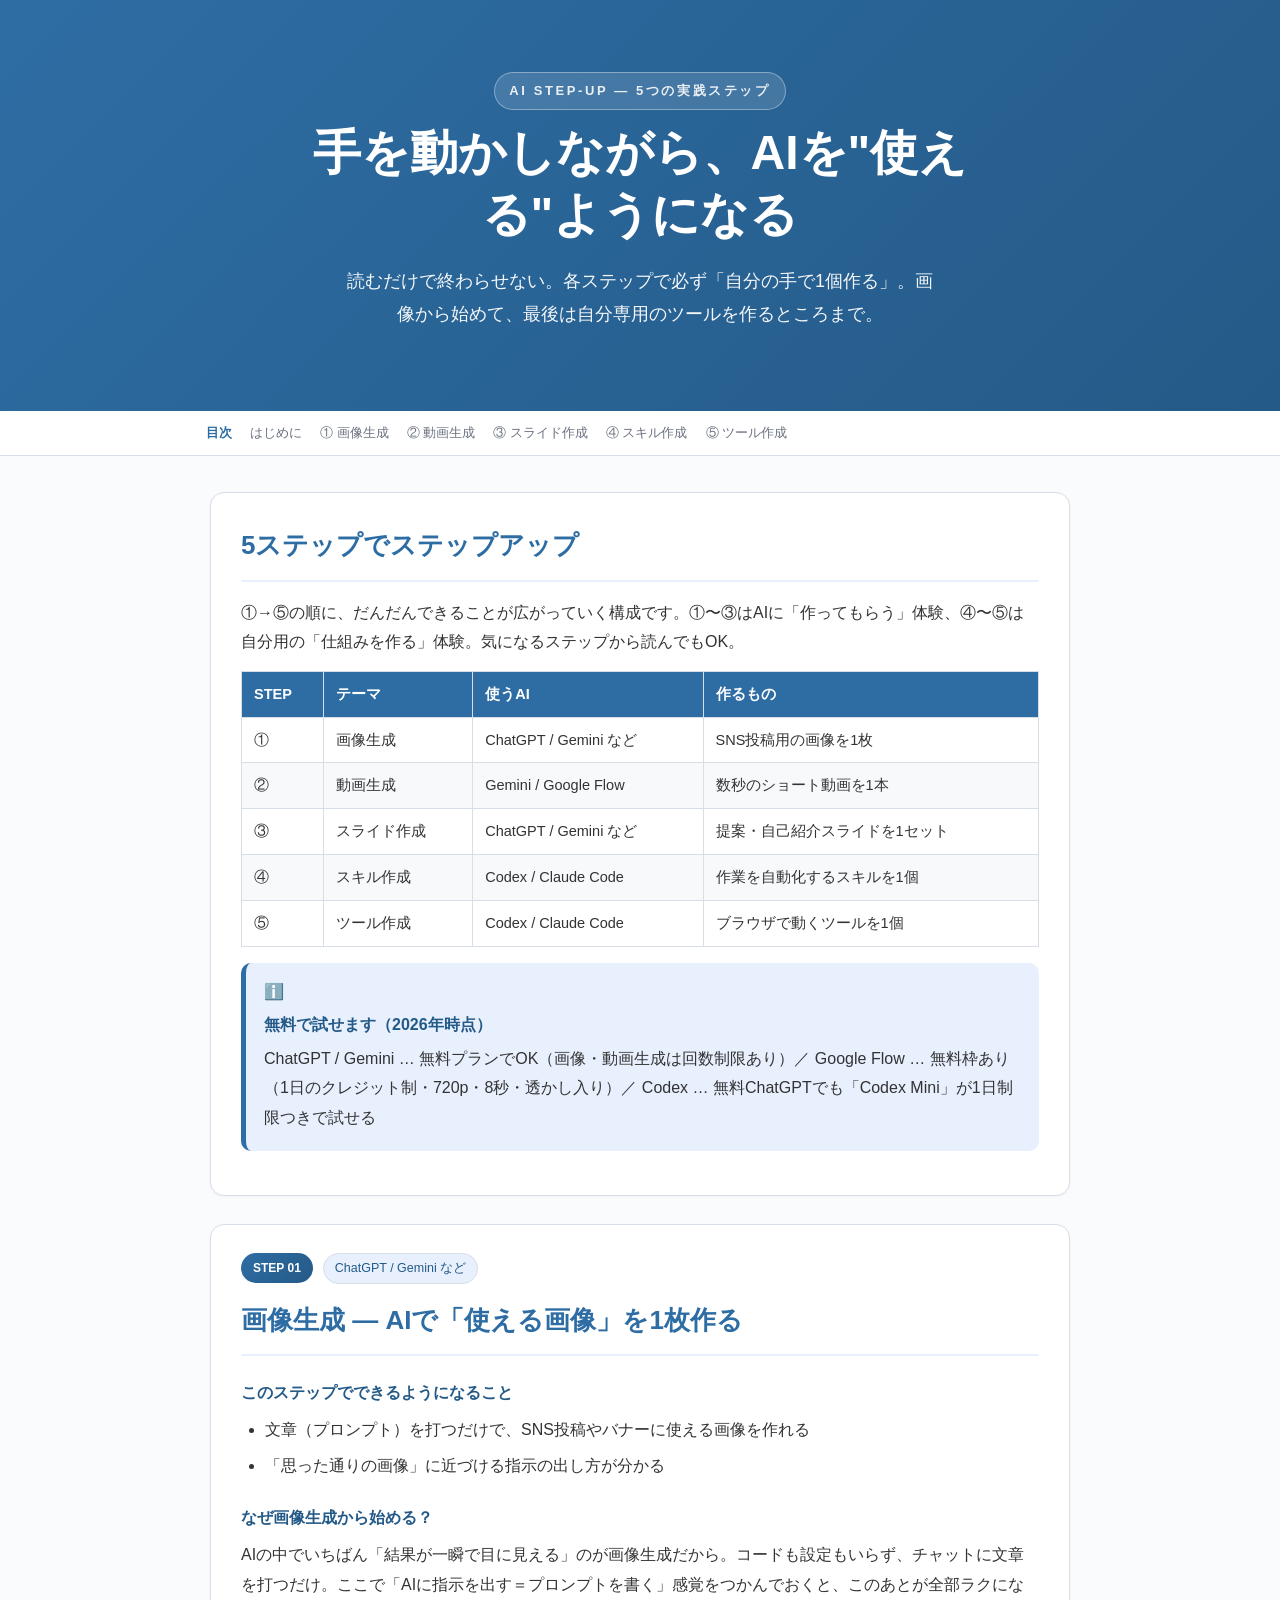
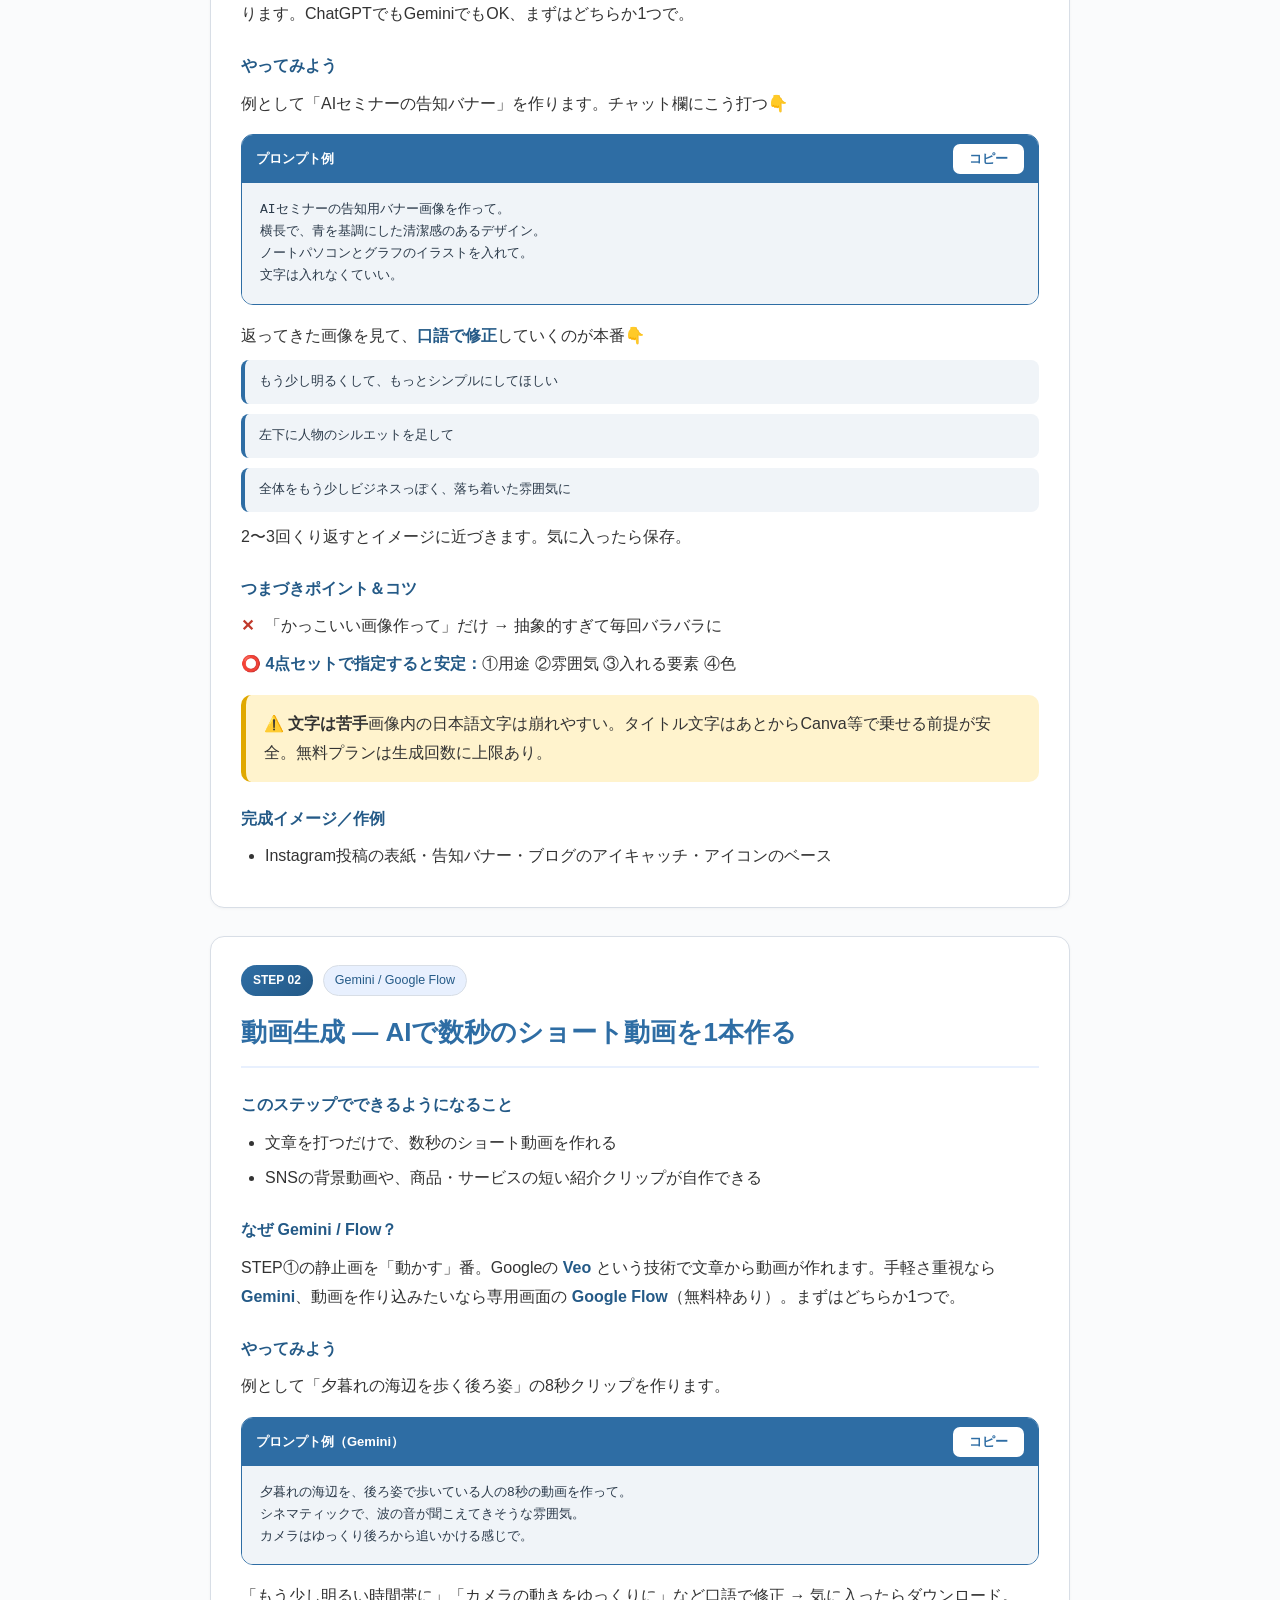
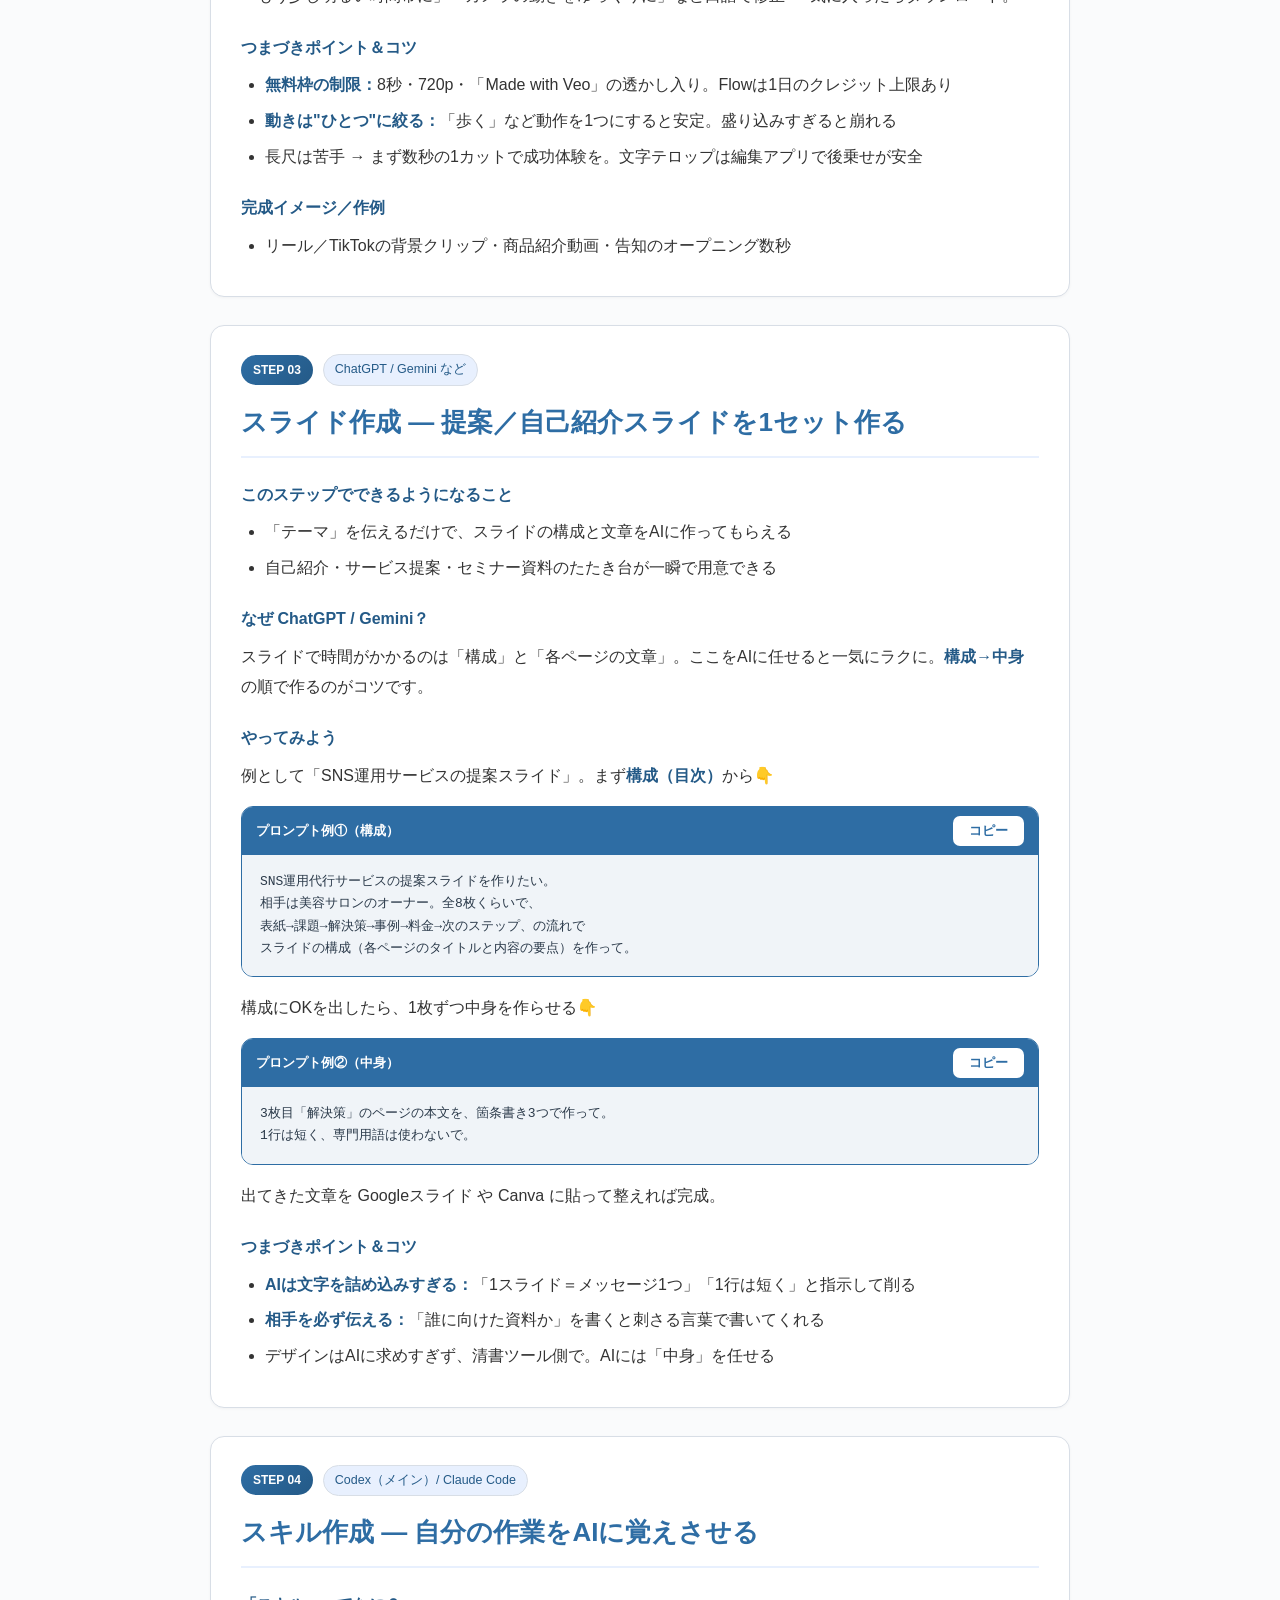
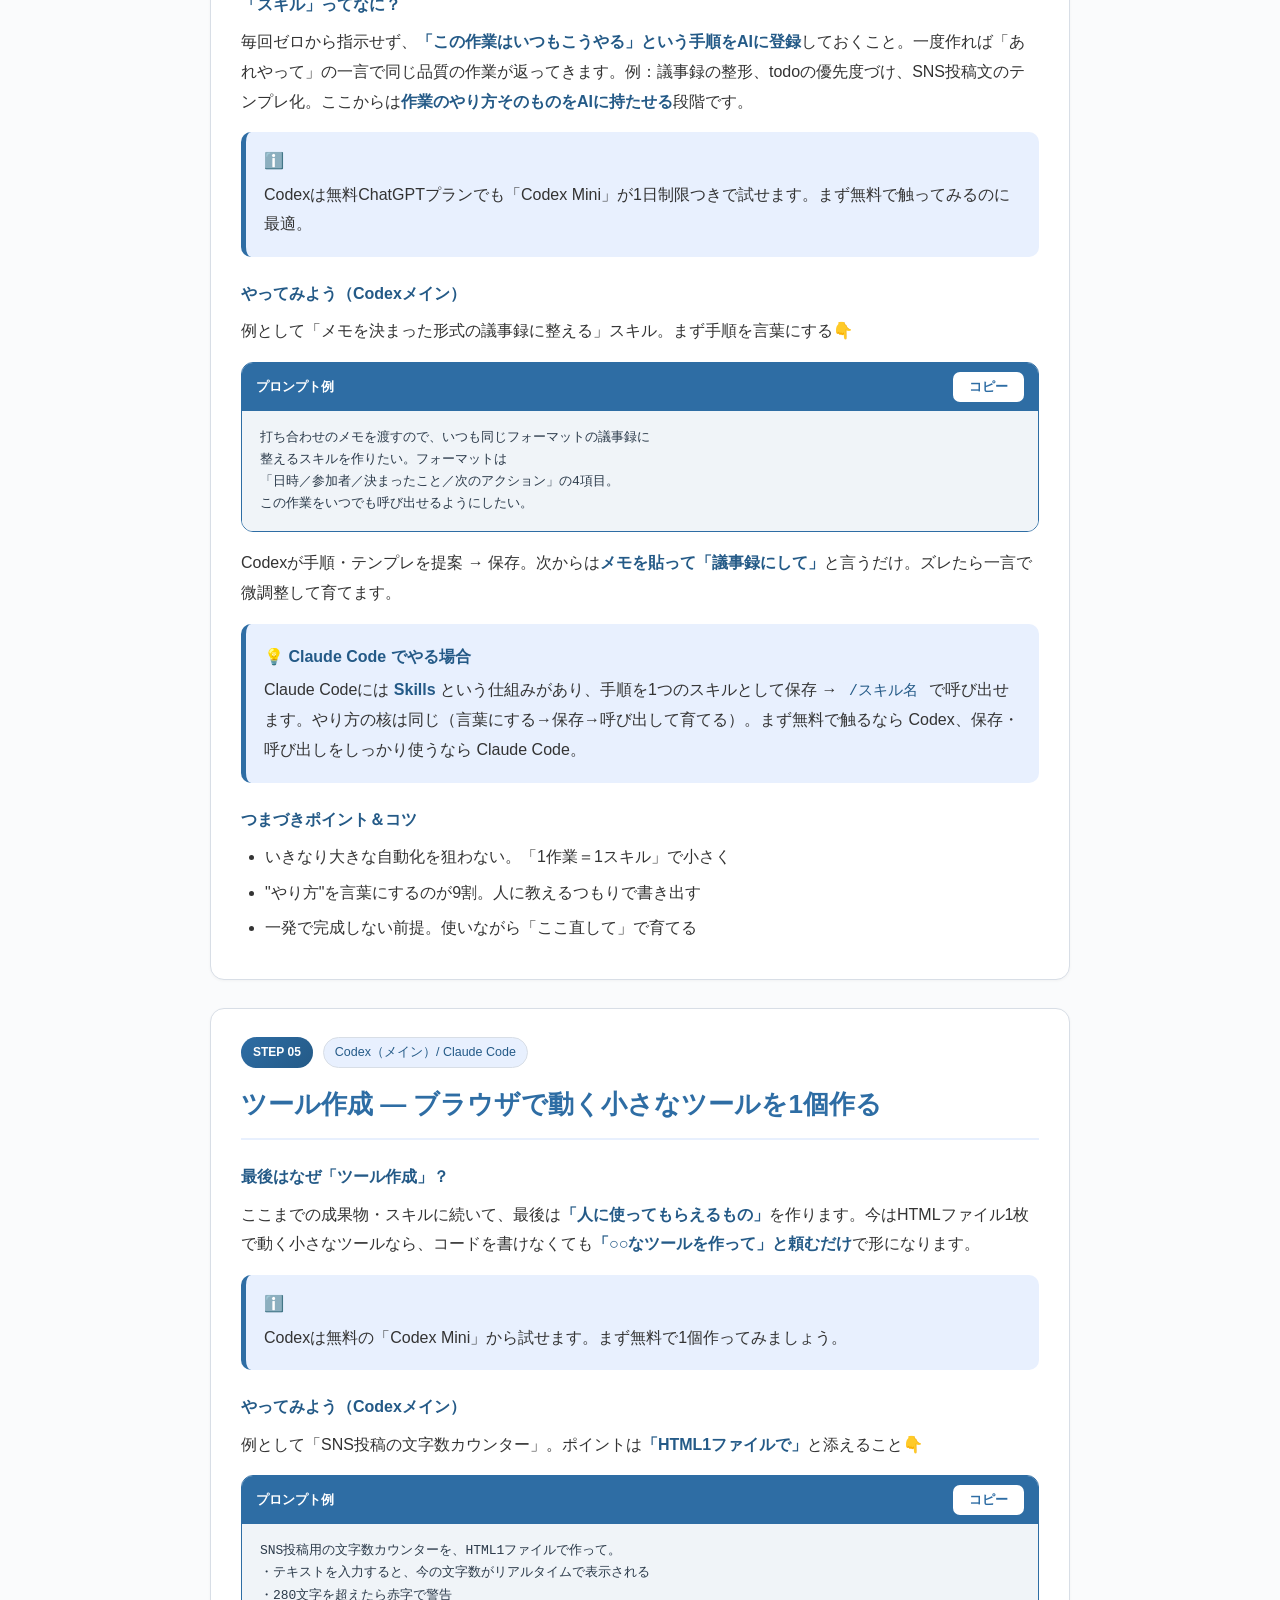
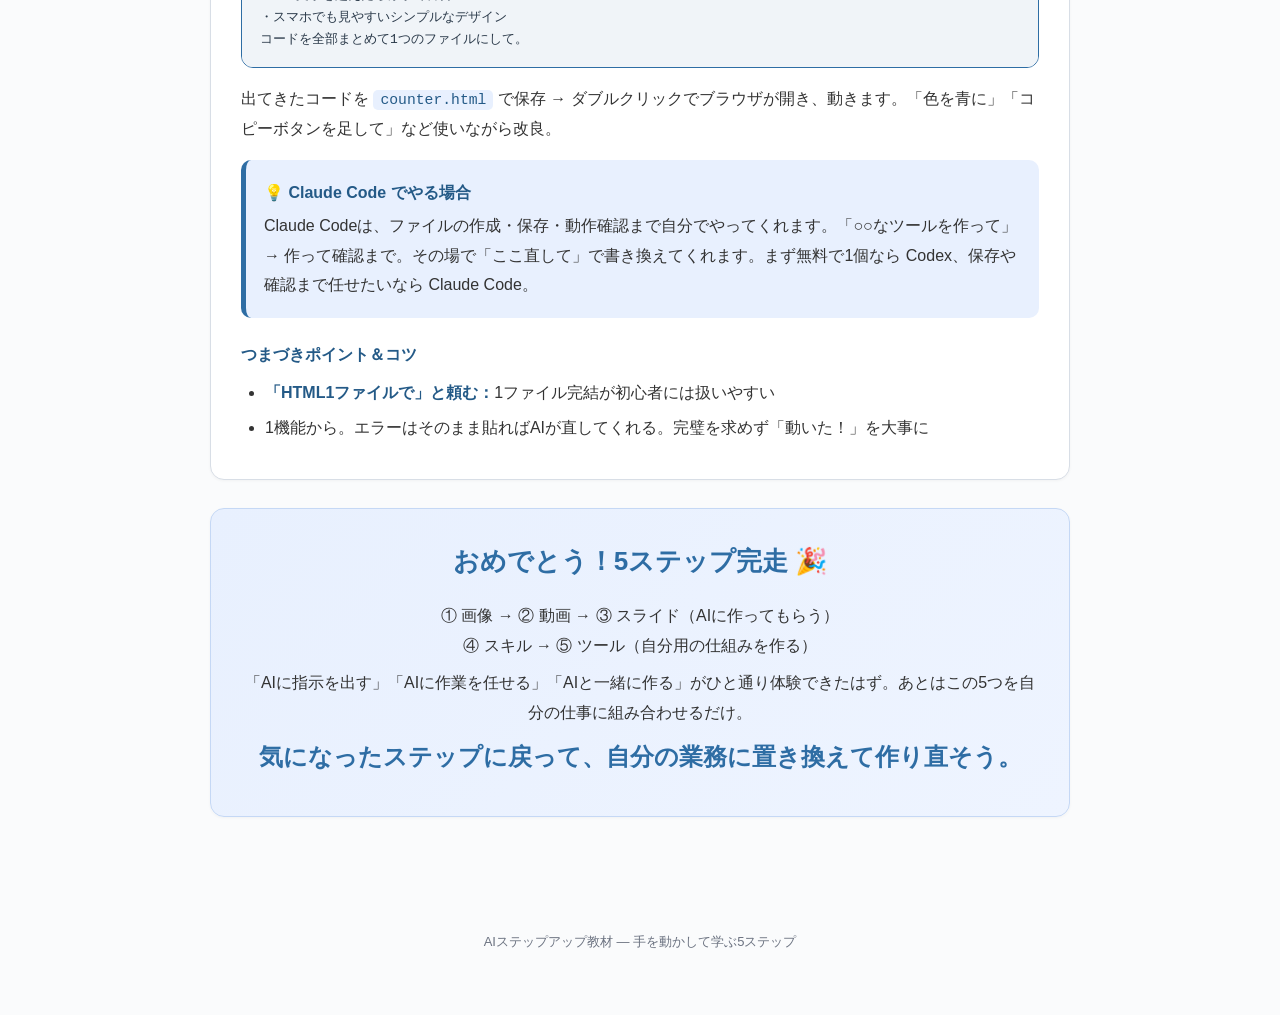
==== index.html @ 8837cffd "1ページ完結型に統一（ライト+ブルー配色・目次・コピーボタン）" ====
<!DOCTYPE html>
<html lang="ja">
<head>
<meta charset="UTF-8">
<meta name="viewport" content="width=device-width, initial-scale=1.0">
<title>AIステップアップ｜5ステップでAIを"使える"ようになる</title>
<meta name="description" content="画像生成→動画生成→スライド作成→スキル作成→ツール作成。ChatGPT・Gemini・Codex・Claude Codeを使って、初心者が順番に手を動かしながらAIを身につける実践教材。">
<link rel="stylesheet" href="styles.css">
</head>
<body>

<header class="hero">
  <div class="hero-inner">
    <span class="eyebrow">AI STEP-UP — 5つの実践ステップ</span>
    <h1>手を動かしながら、AIを"使える"ようになる</h1>
    <p class="subtitle">読むだけで終わらせない。各ステップで必ず「自分の手で1個作る」。画像から始めて、最後は自分専用のツールを作るところまで。</p>
  </div>
</header>

<nav class="toc">
  <div class="toc-inner">
    <span class="toc-title">目次</span>
    <a href="#intro">はじめに</a>
    <a href="#step1">① 画像生成</a>
    <a href="#step2">② 動画生成</a>
    <a href="#step3">③ スライド作成</a>
    <a href="#step4">④ スキル作成</a>
    <a href="#step5">⑤ ツール作成</a>
  </div>
</nav>

<main class="content">

  <!-- イントロ -->
  <section class="block" id="intro">
    <h2>5ステップでステップアップ</h2>
    <p>①→⑤の順に、だんだんできることが広がっていく構成です。①〜③はAIに「作ってもらう」体験、④〜⑤は自分用の「仕組みを作る」体験。気になるステップから読んでもOK。</p>
    <div class="table-wrap">
      <table>
        <thead><tr><th>STEP</th><th>テーマ</th><th>使うAI</th><th>作るもの</th></tr></thead>
        <tbody>
          <tr><td>①</td><td>画像生成</td><td>ChatGPT / Gemini など</td><td>SNS投稿用の画像を1枚</td></tr>
          <tr><td>②</td><td>動画生成</td><td>Gemini / Google Flow</td><td>数秒のショート動画を1本</td></tr>
          <tr><td>③</td><td>スライド作成</td><td>ChatGPT / Gemini など</td><td>提案・自己紹介スライドを1セット</td></tr>
          <tr><td>④</td><td>スキル作成</td><td>Codex / Claude Code</td><td>作業を自動化するスキルを1個</td></tr>
          <tr><td>⑤</td><td>ツール作成</td><td>Codex / Claude Code</td><td>ブラウザで動くツールを1個</td></tr>
        </tbody>
      </table>
    </div>
    <div class="callout info">
      <p><span class="strong">無料で試せます（2026年時点）</span></p>
      <p>ChatGPT / Gemini … 無料プランでOK（画像・動画生成は回数制限あり）／ Google Flow … 無料枠あり（1日のクレジット制・720p・8秒・透かし入り）／ Codex … 無料ChatGPTでも「Codex Mini」が1日制限つきで試せる</p>
    </div>
  </section>

  <!-- STEP1 -->
  <section class="block" id="step1">
    <div class="badge-row"><span class="badge">STEP 01</span><span class="tool-tag">ChatGPT / Gemini など</span></div>
    <h2>画像生成 — AIで「使える画像」を1枚作る</h2>
    <h3>このステップでできるようになること</h3>
    <ul>
      <li>文章（プロンプト）を打つだけで、SNS投稿やバナーに使える画像を作れる</li>
      <li>「思った通りの画像」に近づける指示の出し方が分かる</li>
    </ul>
    <h3>なぜ画像生成から始める？</h3>
    <p>AIの中でいちばん「結果が一瞬で目に見える」のが画像生成だから。コードも設定もいらず、チャットに文章を打つだけ。ここで「AIに指示を出す＝プロンプトを書く」感覚をつかんでおくと、このあとが全部ラクになります。ChatGPTでもGeminiでもOK、まずはどちらか1つで。</p>
    <h3>やってみよう</h3>
    <p>例として「AIセミナーの告知バナー」を作ります。チャット欄にこう打つ👇</p>
    <div class="prompt-card">
      <div class="prompt-head"><span>プロンプト例</span><button class="copy-btn" data-target="p-s1">コピー</button></div>
      <pre id="p-s1">AIセミナーの告知用バナー画像を作って。
横長で、青を基調にした清潔感のあるデザイン。
ノートパソコンとグラフのイラストを入れて。
文字は入れなくていい。</pre>
    </div>
    <p>返ってきた画像を見て、<span class="strong">口語で修正</span>していくのが本番👇</p>
    <div class="example-grid">
      <div class="example">もう少し明るくして、もっとシンプルにしてほしい</div>
      <div class="example">左下に人物のシルエットを足して</div>
      <div class="example">全体をもう少しビジネスっぽく、落ち着いた雰囲気に</div>
    </div>
    <p>2〜3回くり返すとイメージに近づきます。気に入ったら保存。</p>
    <h3>つまづきポイント＆コツ</h3>
    <ul class="avoid">
      <li>「かっこいい画像作って」だけ → 抽象的すぎて毎回バラバラに</li>
    </ul>
    <p><span class="strong">⭕ 4点セットで指定すると安定：</span>①用途 ②雰囲気 ③入れる要素 ④色</p>
    <div class="callout warn"><strong>文字は苦手</strong>画像内の日本語文字は崩れやすい。タイトル文字はあとからCanva等で乗せる前提が安全。無料プランは生成回数に上限あり。</div>
    <h3>完成イメージ／作例</h3>
    <ul><li>Instagram投稿の表紙・告知バナー・ブログのアイキャッチ・アイコンのベース</li></ul>
  </section>

  <!-- STEP2 -->
  <section class="block" id="step2">
    <div class="badge-row"><span class="badge">STEP 02</span><span class="tool-tag">Gemini / Google Flow</span></div>
    <h2>動画生成 — AIで数秒のショート動画を1本作る</h2>
    <h3>このステップでできるようになること</h3>
    <ul>
      <li>文章を打つだけで、数秒のショート動画を作れる</li>
      <li>SNSの背景動画や、商品・サービスの短い紹介クリップが自作できる</li>
    </ul>
    <h3>なぜ Gemini / Flow？</h3>
    <p>STEP①の静止画を「動かす」番。Googleの <span class="strong">Veo</span> という技術で文章から動画が作れます。手軽さ重視なら <span class="strong">Gemini</span>、動画を作り込みたいなら専用画面の <span class="strong">Google Flow</span>（無料枠あり）。まずはどちらか1つで。</p>
    <h3>やってみよう</h3>
    <p>例として「夕暮れの海辺を歩く後ろ姿」の8秒クリップを作ります。</p>
    <div class="prompt-card">
      <div class="prompt-head"><span>プロンプト例（Gemini）</span><button class="copy-btn" data-target="p-s2">コピー</button></div>
      <pre id="p-s2">夕暮れの海辺を、後ろ姿で歩いている人の8秒の動画を作って。
シネマティックで、波の音が聞こえてきそうな雰囲気。
カメラはゆっくり後ろから追いかける感じで。</pre>
    </div>
    <p>「もう少し明るい時間帯に」「カメラの動きをゆっくりに」など口語で修正 → 気に入ったらダウンロード。</p>
    <h3>つまづきポイント＆コツ</h3>
    <ul>
      <li><span class="strong">無料枠の制限：</span>8秒・720p・「Made with Veo」の透かし入り。Flowは1日のクレジット上限あり</li>
      <li><span class="strong">動きは"ひとつ"に絞る：</span>「歩く」など動作を1つにすると安定。盛り込みすぎると崩れる</li>
      <li>長尺は苦手 → まず数秒の1カットで成功体験を。文字テロップは編集アプリで後乗せが安全</li>
    </ul>
    <h3>完成イメージ／作例</h3>
    <ul><li>リール／TikTokの背景クリップ・商品紹介動画・告知のオープニング数秒</li></ul>
  </section>

  <!-- STEP3 -->
  <section class="block" id="step3">
    <div class="badge-row"><span class="badge">STEP 03</span><span class="tool-tag">ChatGPT / Gemini など</span></div>
    <h2>スライド作成 — 提案／自己紹介スライドを1セット作る</h2>
    <h3>このステップでできるようになること</h3>
    <ul>
      <li>「テーマ」を伝えるだけで、スライドの構成と文章をAIに作ってもらえる</li>
      <li>自己紹介・サービス提案・セミナー資料のたたき台が一瞬で用意できる</li>
    </ul>
    <h3>なぜ ChatGPT / Gemini？</h3>
    <p>スライドで時間がかかるのは「構成」と「各ページの文章」。ここをAIに任せると一気にラクに。<span class="strong">構成→中身</span>の順で作るのがコツです。</p>
    <h3>やってみよう</h3>
    <p>例として「SNS運用サービスの提案スライド」。まず<span class="strong">構成（目次）</span>から👇</p>
    <div class="prompt-card">
      <div class="prompt-head"><span>プロンプト例①（構成）</span><button class="copy-btn" data-target="p-s3a">コピー</button></div>
      <pre id="p-s3a">SNS運用代行サービスの提案スライドを作りたい。
相手は美容サロンのオーナー。全8枚くらいで、
表紙→課題→解決策→事例→料金→次のステップ、の流れで
スライドの構成（各ページのタイトルと内容の要点）を作って。</pre>
    </div>
    <p>構成にOKを出したら、1枚ずつ中身を作らせる👇</p>
    <div class="prompt-card">
      <div class="prompt-head"><span>プロンプト例②（中身）</span><button class="copy-btn" data-target="p-s3b">コピー</button></div>
      <pre id="p-s3b">3枚目「解決策」のページの本文を、箇条書き3つで作って。
1行は短く、専門用語は使わないで。</pre>
    </div>
    <p>出てきた文章を Googleスライド や Canva に貼って整えれば完成。</p>
    <h3>つまづきポイント＆コツ</h3>
    <ul>
      <li><span class="strong">AIは文字を詰め込みすぎる：</span>「1スライド＝メッセージ1つ」「1行は短く」と指示して削る</li>
      <li><span class="strong">相手を必ず伝える：</span>「誰に向けた資料か」を書くと刺さる言葉で書いてくれる</li>
      <li>デザインはAIに求めすぎず、清書ツール側で。AIには「中身」を任せる</li>
    </ul>
  </section>

  <!-- STEP4 -->
  <section class="block" id="step4">
    <div class="badge-row"><span class="badge">STEP 04</span><span class="tool-tag">Codex（メイン）/ Claude Code</span></div>
    <h2>スキル作成 — 自分の作業をAIに覚えさせる</h2>
    <h3>「スキル」ってなに？</h3>
    <p>毎回ゼロから指示せず、<span class="strong">「この作業はいつもこうやる」という手順をAIに登録</span>しておくこと。一度作れば「あれやって」の一言で同じ品質の作業が返ってきます。例：議事録の整形、todoの優先度づけ、SNS投稿文のテンプレ化。ここからは<span class="strong">作業のやり方そのものをAIに持たせる</span>段階です。</p>
    <div class="callout info"><p>Codexは無料ChatGPTプランでも「Codex Mini」が1日制限つきで試せます。まず無料で触ってみるのに最適。</p></div>
    <h3>やってみよう（Codexメイン）</h3>
    <p>例として「メモを決まった形式の議事録に整える」スキル。まず手順を言葉にする👇</p>
    <div class="prompt-card">
      <div class="prompt-head"><span>プロンプト例</span><button class="copy-btn" data-target="p-s4">コピー</button></div>
      <pre id="p-s4">打ち合わせのメモを渡すので、いつも同じフォーマットの議事録に
整えるスキルを作りたい。フォーマットは
「日時／参加者／決まったこと／次のアクション」の4項目。
この作業をいつでも呼び出せるようにしたい。</pre>
    </div>
    <p>Codexが手順・テンプレを提案 → 保存。次からは<span class="strong">メモを貼って「議事録にして」</span>と言うだけ。ズレたら一言で微調整して育てます。</p>
    <div class="callout tip">
      <p><span class="strong">💡 Claude Code でやる場合</span></p>
      <p>Claude Codeには <span class="strong">Skills</span> という仕組みがあり、手順を1つのスキルとして保存 → <code>/スキル名</code> で呼び出せます。やり方の核は同じ（言葉にする→保存→呼び出して育てる）。まず無料で触るなら Codex、保存・呼び出しをしっかり使うなら Claude Code。</p>
    </div>
    <h3>つまづきポイント＆コツ</h3>
    <ul>
      <li>いきなり大きな自動化を狙わない。「1作業＝1スキル」で小さく</li>
      <li>"やり方"を言葉にするのが9割。人に教えるつもりで書き出す</li>
      <li>一発で完成しない前提。使いながら「ここ直して」で育てる</li>
    </ul>
  </section>

  <!-- STEP5 -->
  <section class="block" id="step5">
    <div class="badge-row"><span class="badge">STEP 05</span><span class="tool-tag">Codex（メイン）/ Claude Code</span></div>
    <h2>ツール作成 — ブラウザで動く小さなツールを1個作る</h2>
    <h3>最後はなぜ「ツール作成」？</h3>
    <p>ここまでの成果物・スキルに続いて、最後は<span class="strong">「人に使ってもらえるもの」</span>を作ります。今はHTMLファイル1枚で動く小さなツールなら、コードを書けなくても<span class="strong">「○○なツールを作って」と頼むだけ</span>で形になります。</p>
    <div class="callout info"><p>Codexは無料の「Codex Mini」から試せます。まず無料で1個作ってみましょう。</p></div>
    <h3>やってみよう（Codexメイン）</h3>
    <p>例として「SNS投稿の文字数カウンター」。ポイントは<span class="strong">「HTML1ファイルで」</span>と添えること👇</p>
    <div class="prompt-card">
      <div class="prompt-head"><span>プロンプト例</span><button class="copy-btn" data-target="p-s5">コピー</button></div>
      <pre id="p-s5">SNS投稿用の文字数カウンターを、HTML1ファイルで作って。
・テキストを入力すると、今の文字数がリアルタイムで表示される
・280文字を超えたら赤字で警告
・スマホでも見やすいシンプルなデザイン
コードを全部まとめて1つのファイルにして。</pre>
    </div>
    <p>出てきたコードを <code>counter.html</code> で保存 → ダブルクリックでブラウザが開き、動きます。「色を青に」「コピーボタンを足して」など使いながら改良。</p>
    <div class="callout tip">
      <p><span class="strong">💡 Claude Code でやる場合</span></p>
      <p>Claude Codeは、ファイルの作成・保存・動作確認まで自分でやってくれます。「○○なツールを作って」→ 作って確認まで。その場で「ここ直して」で書き換えてくれます。まず無料で1個なら Codex、保存や確認まで任せたいなら Claude Code。</p>
    </div>
    <h3>つまづきポイント＆コツ</h3>
    <ul>
      <li><span class="strong">「HTML1ファイルで」と頼む：</span>1ファイル完結が初心者には扱いやすい</li>
      <li>1機能から。エラーはそのまま貼ればAIが直してくれる。完璧を求めず「動いた！」を大事に</li>
    </ul>
  </section>

  <!-- 完走 -->
  <section class="block finish">
    <h2>おめでとう！5ステップ完走 🎉</h2>
    <p>① 画像 → ② 動画 → ③ スライド（AIに作ってもらう）<br>④ スキル → ⑤ ツール（自分用の仕組みを作る）</p>
    <p>「AIに指示を出す」「AIに作業を任せる」「AIと一緒に作る」がひと通り体験できたはず。あとはこの5つを自分の仕事に組み合わせるだけ。</p>
    <p class="closing-line">気になったステップに戻って、自分の業務に置き換えて作り直そう。</p>
  </section>

</main>

<footer class="site-footer">
  <p>AIステップアップ教材 — 手を動かして学ぶ5ステップ</p>
</footer>

<script src="script.js"></script>
</body>
</html>
---- styles.css ----
:root {
  --blue: #2e6da4;
  --blue-dark: #245a87;
  --light-blue: #e8f0fe;
  --prompt-bg: #f0f4f8;
  --yellow-bg: #fff3cd;
  --yellow-line: #e0a800;
  --dark: #333;
  --muted: #6b7280;
  --border: #d8dee6;
}

* { box-sizing: border-box; }
html { scroll-behavior: smooth; }
body {
  margin: 0;
  font-family: -apple-system, BlinkMacSystemFont, "Hiragino Sans",
    "Hiragino Kaku Gothic ProN", "Noto Sans JP", "Yu Gothic", Meiryo, Arial, sans-serif;
  color: var(--dark);
  line-height: 1.85;
  background: #fafbfc;
}

/* ===== Hero ===== */
.hero {
  background: linear-gradient(135deg, var(--blue) 0%, var(--blue-dark) 100%);
  color: #fff;
  padding: 72px 24px 80px;
  text-align: center;
}
.hero-inner { max-width: 760px; margin: 0 auto; }
.eyebrow {
  letter-spacing: 0.2em; font-weight: 700; font-size: 13px;
  opacity: 0.9; margin: 0 0 12px;
  display: inline-block; border: 1px solid rgba(255,255,255,.4);
  background: rgba(255,255,255,.14); padding: 6px 14px; border-radius: 999px;
}
.hero h1 { font-size: clamp(28px, 6vw, 48px); line-height: 1.3; margin: 0 0 18px; font-weight: 800; }
.subtitle { font-size: clamp(15px, 2.4vw, 18px); opacity: 0.95; margin: 0 auto; max-width: 600px; }

/* ===== TOC ===== */
.toc {
  position: sticky; top: 0; z-index: 10;
  background: rgba(255, 255, 255, 0.94);
  backdrop-filter: blur(8px);
  border-bottom: 1px solid var(--border);
}
.toc-inner {
  max-width: 900px; margin: 0 auto; padding: 10px 16px;
  display: flex; gap: 8px 18px; flex-wrap: wrap; align-items: center; font-size: 13px;
}
.toc-title { font-weight: 700; color: var(--blue); }
.toc a { color: var(--muted); text-decoration: none; white-space: nowrap; }
.toc a:hover { color: var(--blue); }

/* ===== Content ===== */
.content { max-width: 900px; margin: 0 auto; padding: 8px 20px 40px; }
.block {
  background: #fff; border: 1px solid var(--border); border-radius: 14px;
  padding: 28px 30px; margin: 28px 0;
  box-shadow: 0 1px 3px rgba(0, 0, 0, 0.04);
  scroll-margin-top: 64px;
}
.block .badge-row { display: flex; align-items: center; gap: 10px; margin-bottom: 12px; flex-wrap: wrap; }
.badge {
  display: inline-block; background: linear-gradient(135deg, var(--blue), var(--blue-dark));
  color: #fff; font-size: 12px; font-weight: 700; padding: 4px 12px; border-radius: 999px;
}
.tool-tag { font-size: 12.5px; color: var(--blue-dark); border: 1px solid var(--border); background: var(--light-blue); border-radius: 999px; padding: 3px 11px; }
.block h2 {
  color: var(--blue); font-size: clamp(20px, 3.4vw, 26px); margin: 0 0 16px;
  padding-bottom: 10px; border-bottom: 2px solid var(--light-blue);
}
.block h3 { color: var(--blue-dark); font-size: 16px; margin: 22px 0 8px; }
.block p { margin: 8px 0; }
.block ul, .block ol { margin: 8px 0; padding-left: 24px; }
.block li { margin: 6px 0; }
.strong { font-weight: 700; color: var(--blue-dark); }
a { color: var(--blue); }

code {
  background: var(--light-blue); color: var(--blue-dark);
  padding: 2px 7px; border-radius: 5px;
  font-family: "SF Mono", "Courier New", monospace; font-size: 0.92em;
}

/* ===== Callouts ===== */
.callout { border-radius: 10px; padding: 14px 18px; margin: 16px 0; }
.callout p { margin: 4px 0; }
.callout.info { background: var(--light-blue); border-left: 5px solid var(--blue); }
.callout.info::before { content: "ℹ️ "; }
.callout.tip { background: var(--light-blue); border-left: 5px solid var(--blue); }
.callout.warn { background: var(--yellow-bg); border-left: 5px solid var(--yellow-line); }
.callout.warn::before { content: "⚠️ "; }

/* ===== Tables ===== */
.table-wrap { overflow-x: auto; margin: 14px 0; }
table { border-collapse: collapse; width: 100%; font-size: 14.5px; }
th, td { border: 1px solid var(--border); padding: 9px 12px; text-align: left; vertical-align: top; }
th { background: var(--blue); color: #fff; font-weight: 700; }
tbody tr:nth-child(even) { background: #f7f9fb; }

/* ===== Prompt card ===== */
.prompt-card { border: 1px solid var(--blue); border-radius: 12px; overflow: hidden; margin: 16px 0; }
.prompt-head {
  display: flex; align-items: center; justify-content: space-between;
  background: var(--blue); color: #fff; padding: 9px 14px; font-size: 13px; font-weight: 700;
}
.copy-btn {
  background: #fff; color: var(--blue); border: none; border-radius: 7px;
  padding: 6px 16px; font-weight: 700; font-size: 13px; cursor: pointer;
  transition: background 0.15s ease, color 0.15s ease;
}
.copy-btn:hover { background: var(--light-blue); }
.copy-btn.copied { background: #2e7d32; color: #fff; }
.prompt-card pre {
  margin: 0; background: var(--prompt-bg); padding: 16px 18px;
  font-family: "SF Mono", "Courier New", monospace; font-size: 13px; line-height: 1.7;
  white-space: pre-wrap; word-break: break-word; color: #2b3a4a;
}

/* ===== Examples ===== */
.example-grid { display: grid; gap: 10px; margin: 10px 0; }
.example {
  background: var(--prompt-bg); border-left: 4px solid var(--blue);
  border-radius: 8px; padding: 10px 14px;
  font-family: "SF Mono", "Courier New", monospace; font-size: 13px; color: #2b3a4a;
}

/* ===== Checklist ===== */
ul.checklist { list-style: none; padding-left: 0; }
ul.checklist li { position: relative; padding-left: 28px; margin: 8px 0; }
ul.checklist li::before {
  content: ""; width: 15px; height: 15px; border: 2px solid var(--blue);
  border-radius: 4px; position: absolute; left: 0; top: 6px;
}

ul.avoid { list-style: none; padding-left: 0; }
ul.avoid li { padding-left: 24px; position: relative; }
ul.avoid li::before { content: "✕"; color: #c0392b; font-weight: 700; position: absolute; left: 0; }

/* ===== Finish ===== */
.finish { text-align: center; background: linear-gradient(135deg, var(--light-blue), #eef4ff); border: 1px solid #c5d8f5; }
.finish h2 { border: none; padding: 0; }
.closing-line { text-align: center; font-weight: 800; color: var(--blue); font-size: clamp(18px, 3vw, 24px); margin-top: 18px; }

/* ===== Footer ===== */
.site-footer { text-align: center; padding: 32px 20px 48px; color: var(--muted); font-size: 13px; }

@media (max-width: 560px) {
  .block { padding: 22px 18px; border-radius: 10px; }
  .hero { padding: 56px 18px 64px; }
}
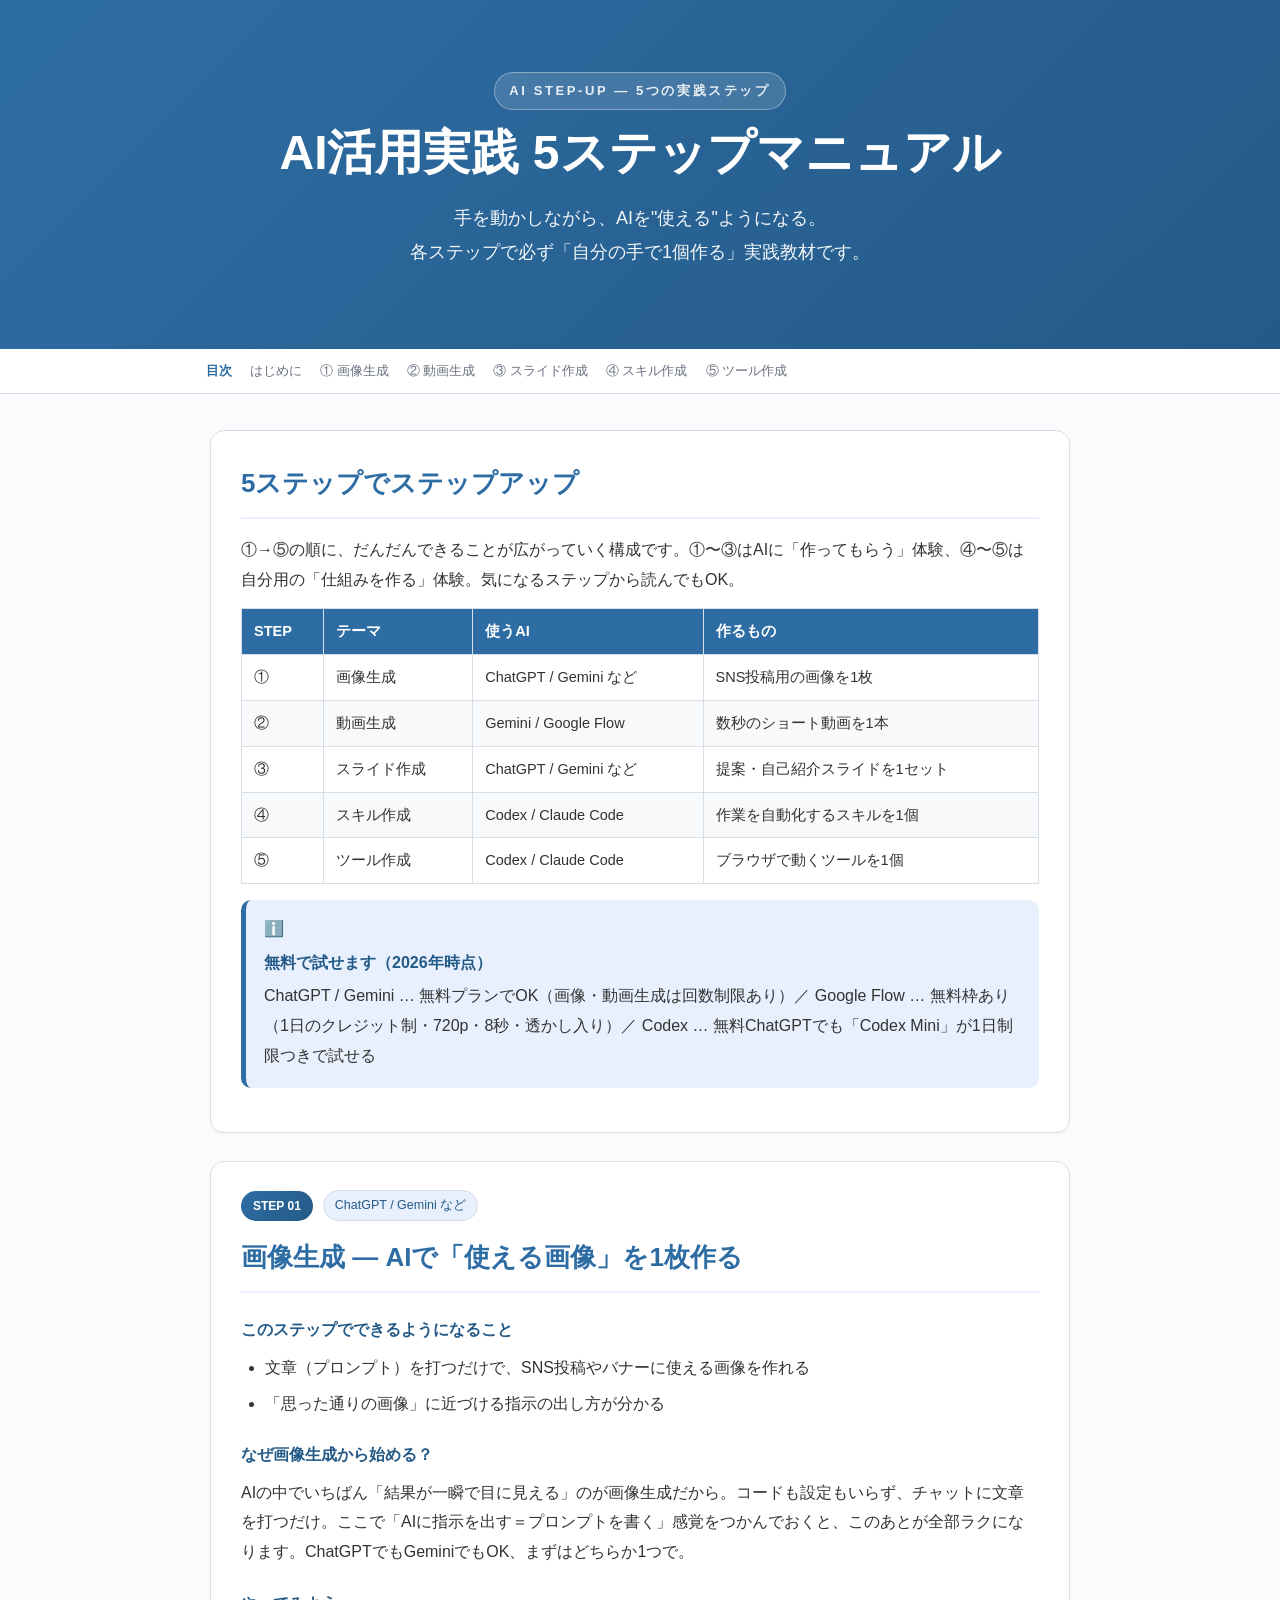
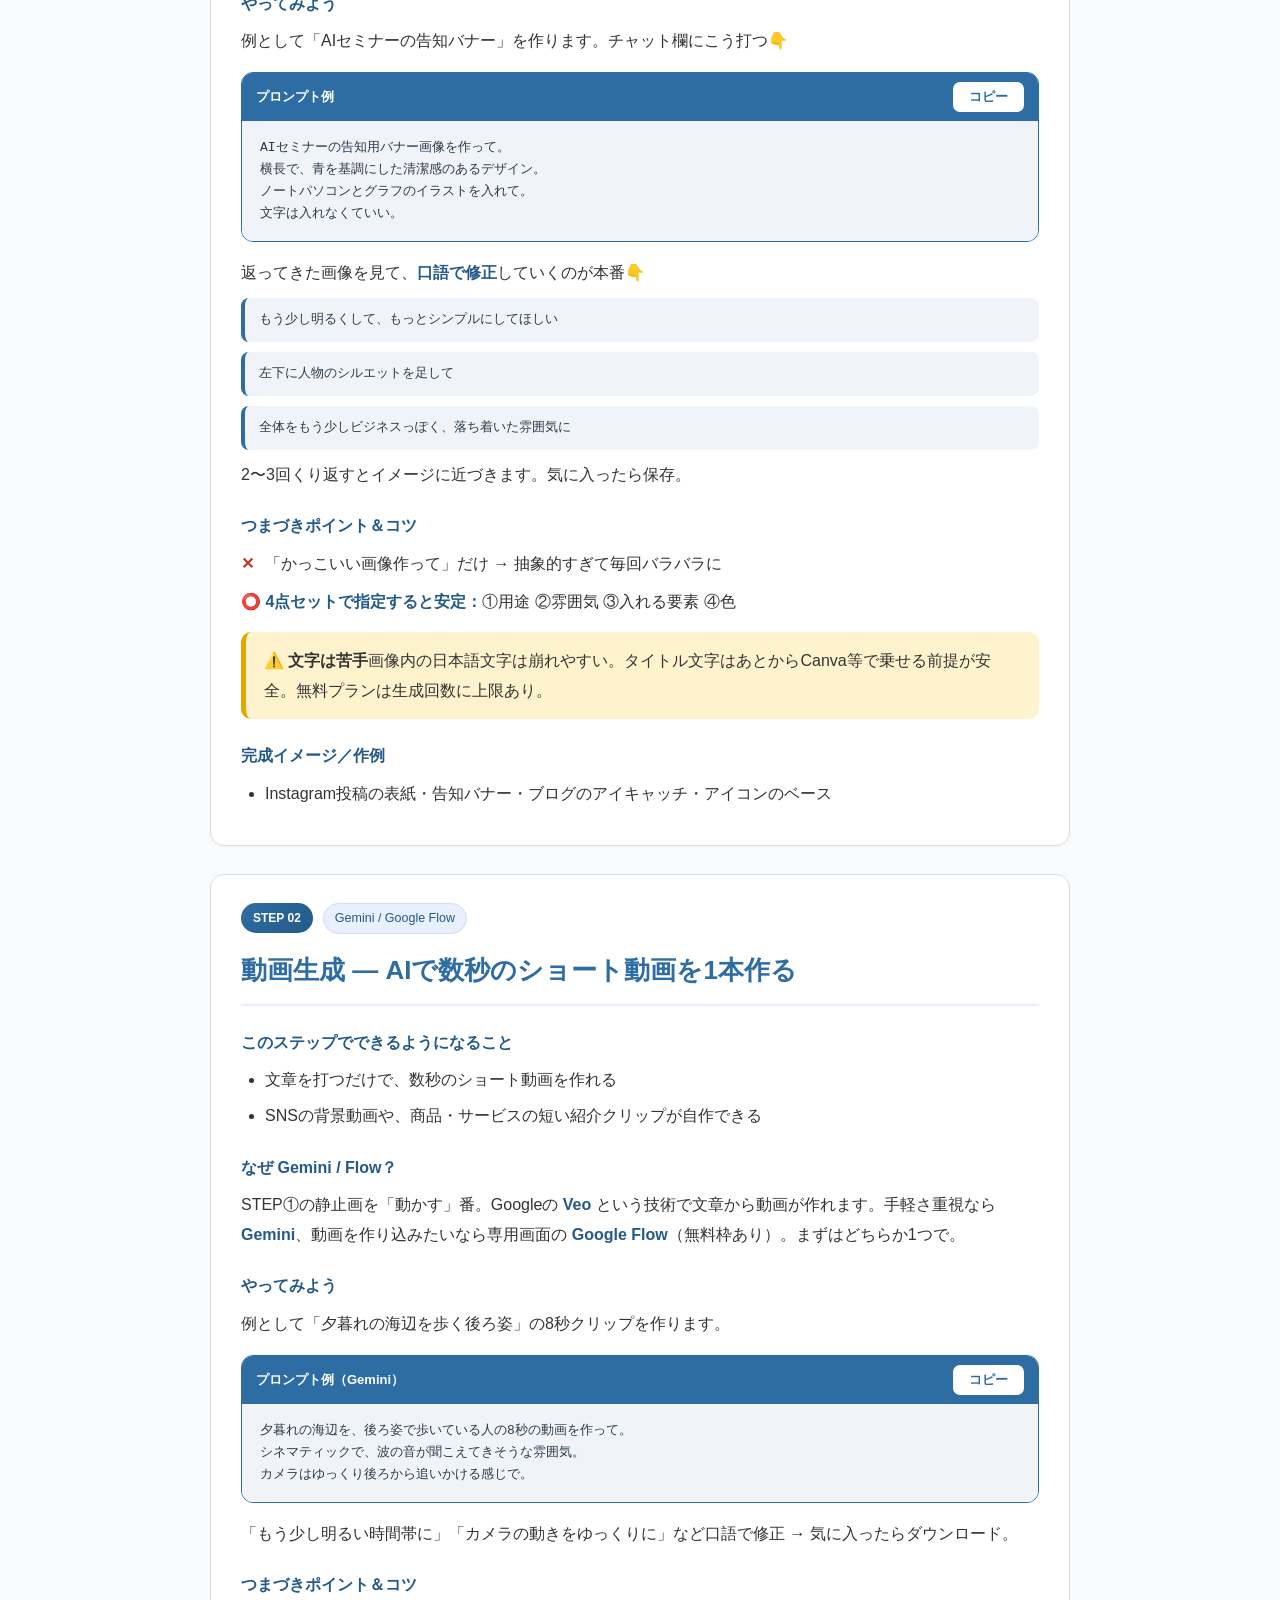
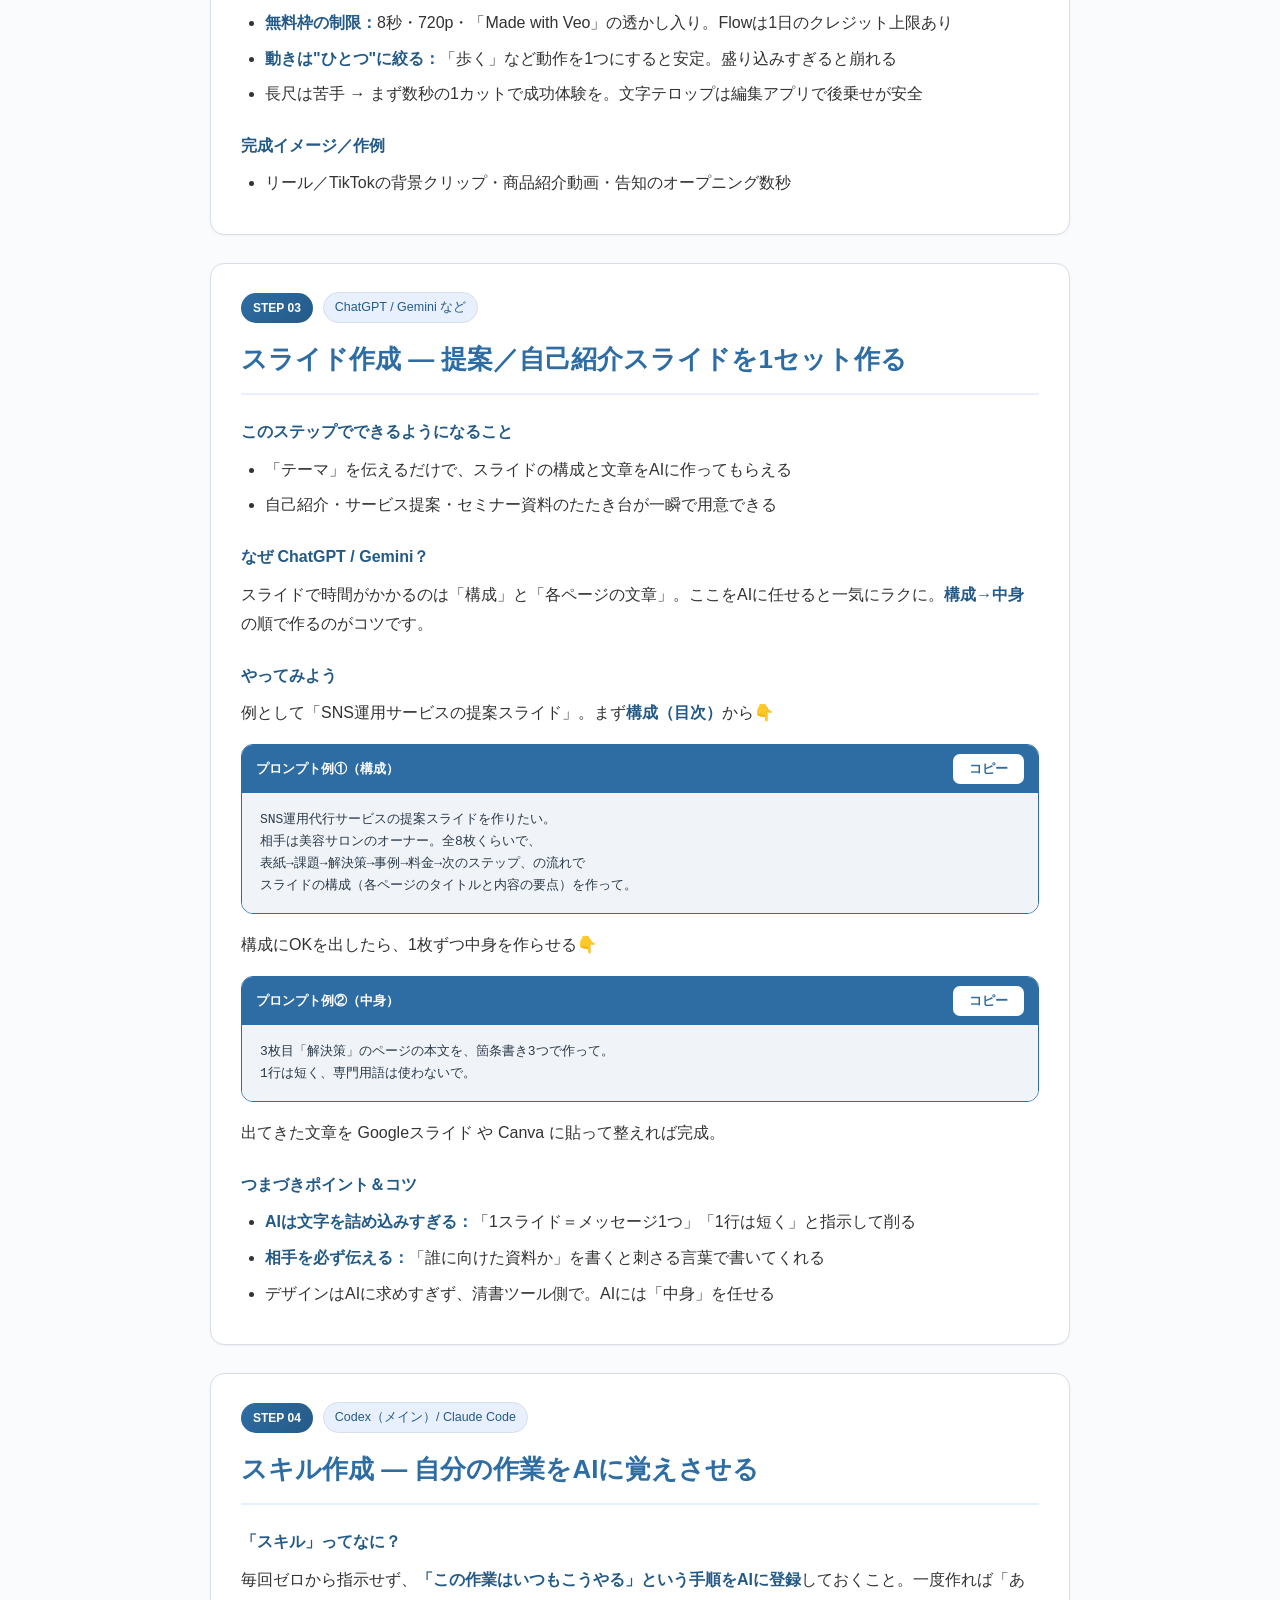
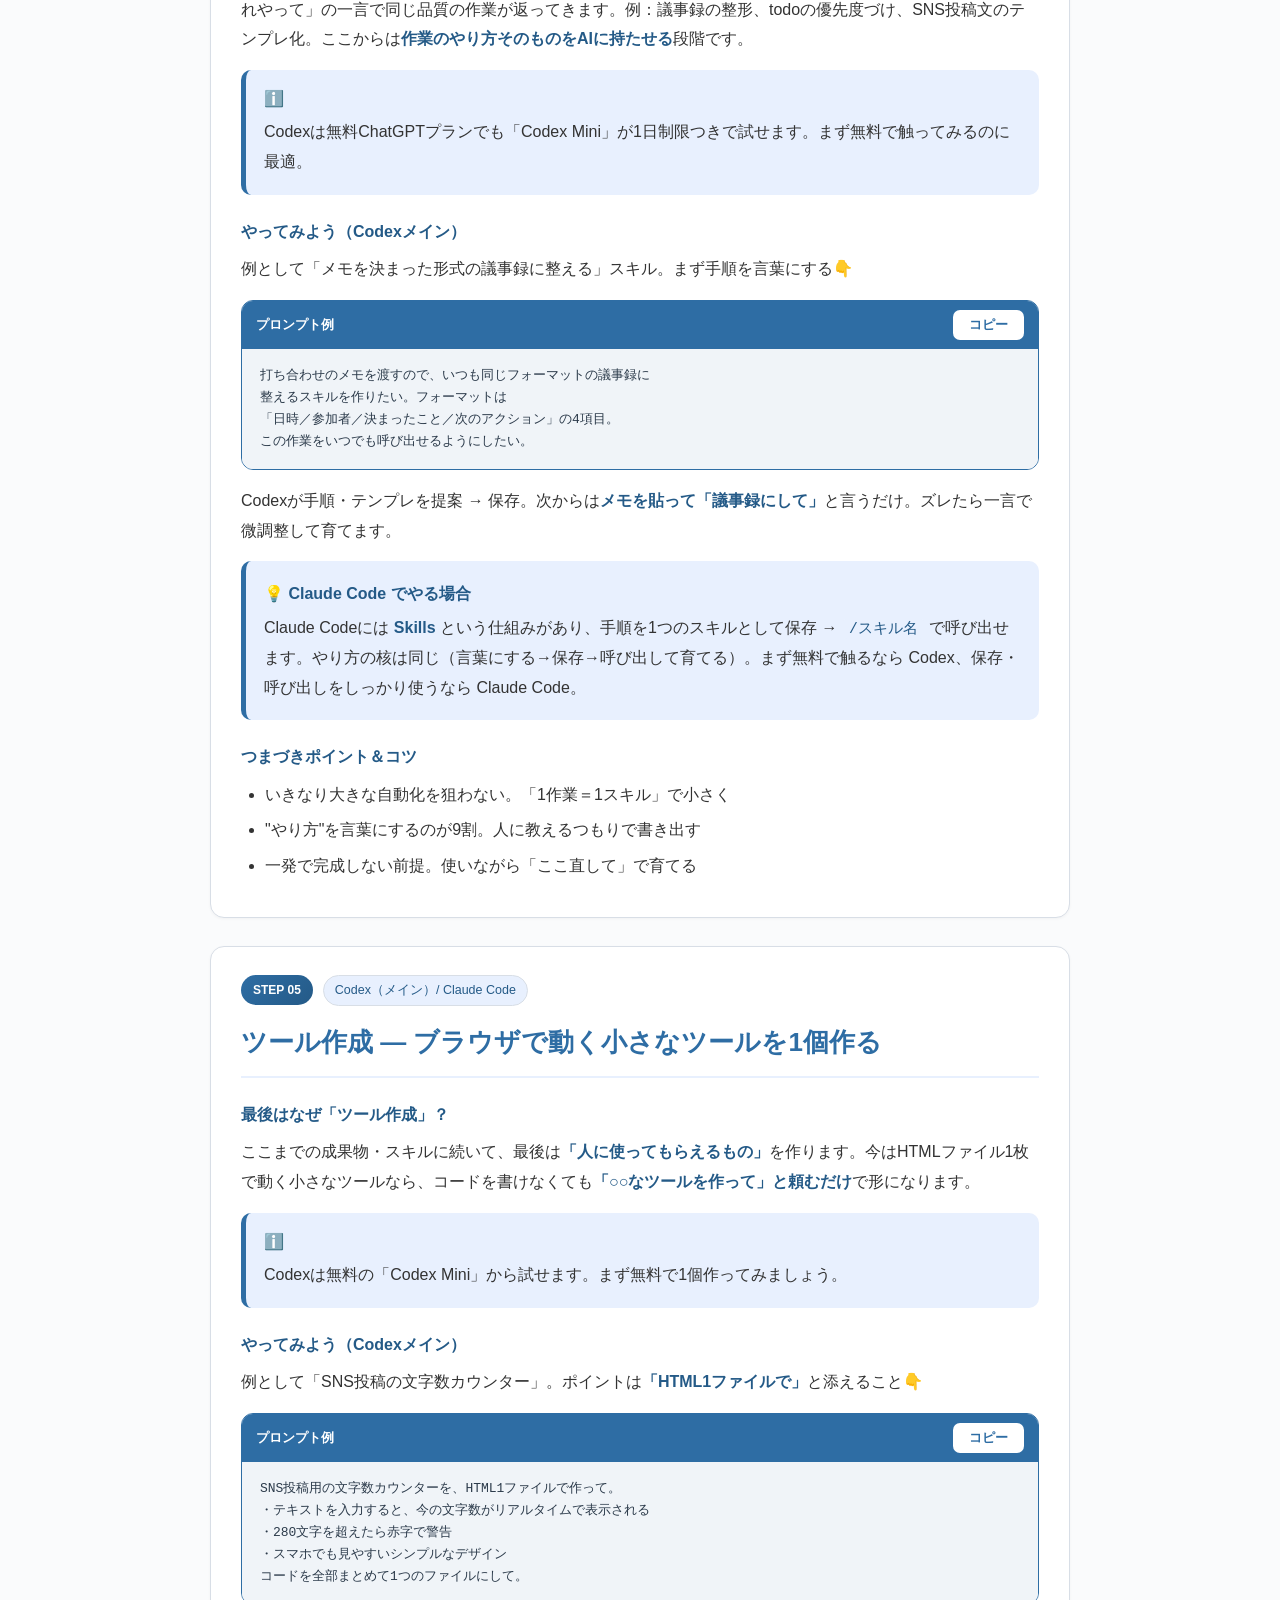
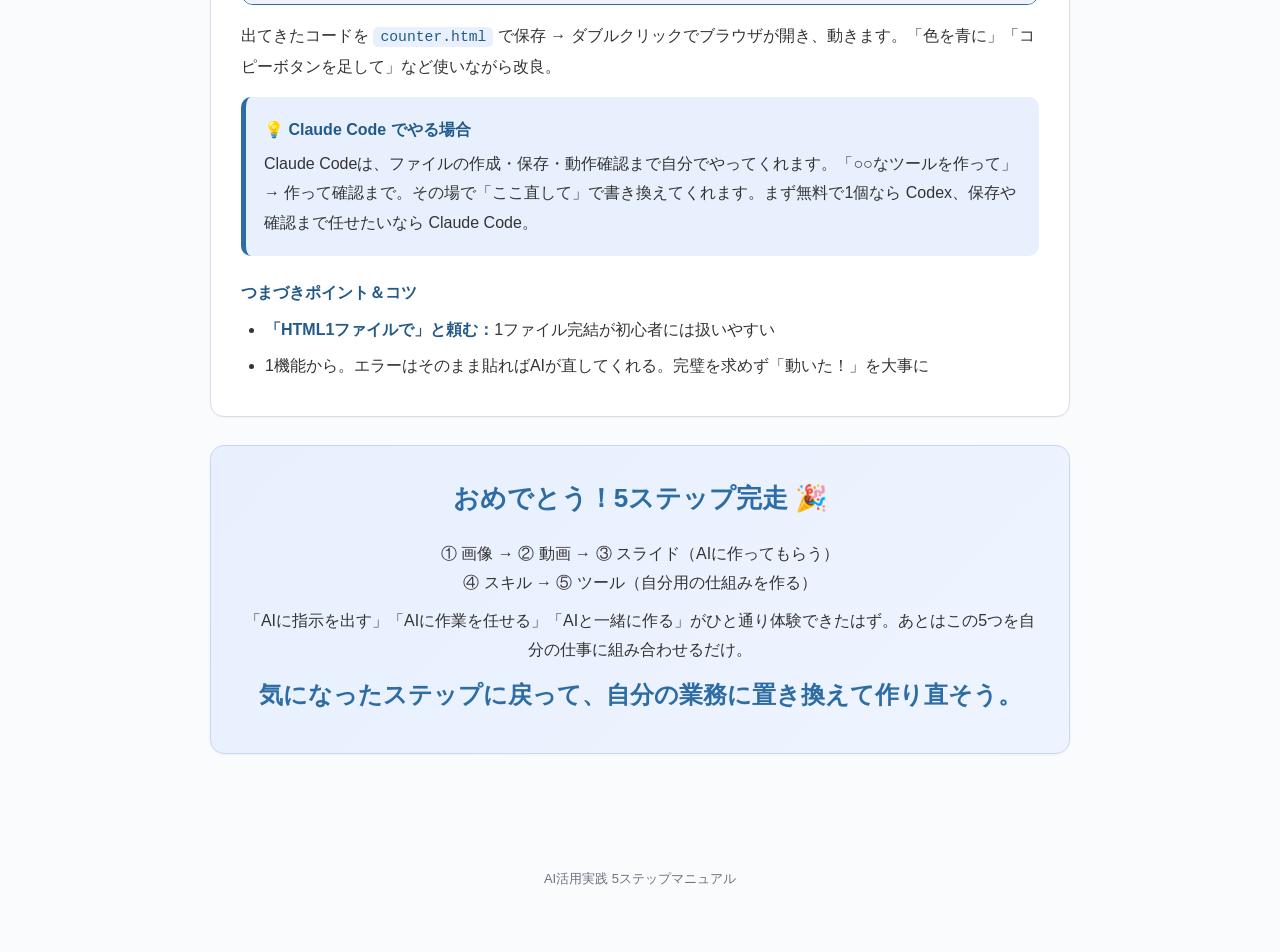
==== commit ffdbde78: "タイトルを「AI活用実践 5ステップマニュアル」に変更" ====
--- a/index.html
+++ b/index.html
@@ -3,7 +3,7 @@
 <head>
 <meta charset="UTF-8">
 <meta name="viewport" content="width=device-width, initial-scale=1.0">
-<title>AIステップアップ｜5ステップでAIを"使える"ようになる</title>
+<title>AI活用実践 5ステップマニュアル｜手を動かしながらAIを"使える"ようになる</title>
 <meta name="description" content="画像生成→動画生成→スライド作成→スキル作成→ツール作成。ChatGPT・Gemini・Codex・Claude Codeを使って、初心者が順番に手を動かしながらAIを身につける実践教材。">
 <link rel="stylesheet" href="styles.css">
 </head>
@@ -12,8 +12,8 @@
 <header class="hero">
   <div class="hero-inner">
     <span class="eyebrow">AI STEP-UP — 5つの実践ステップ</span>
-    <h1>手を動かしながら、AIを"使える"ようになる</h1>
-    <p class="subtitle">読むだけで終わらせない。各ステップで必ず「自分の手で1個作る」。画像から始めて、最後は自分専用のツールを作るところまで。</p>
+    <h1>AI活用実践 5ステップマニュアル</h1>
+    <p class="subtitle">手を動かしながら、AIを"使える"ようになる。<br>各ステップで必ず「自分の手で1個作る」実践教材です。</p>
   </div>
 </header>
 
@@ -224,7 +224,7 @@
 </main>
 
 <footer class="site-footer">
-  <p>AIステップアップ教材 — 手を動かして学ぶ5ステップ</p>
+  <p>AI活用実践 5ステップマニュアル</p>
 </footer>
 
 <script src="script.js"></script>
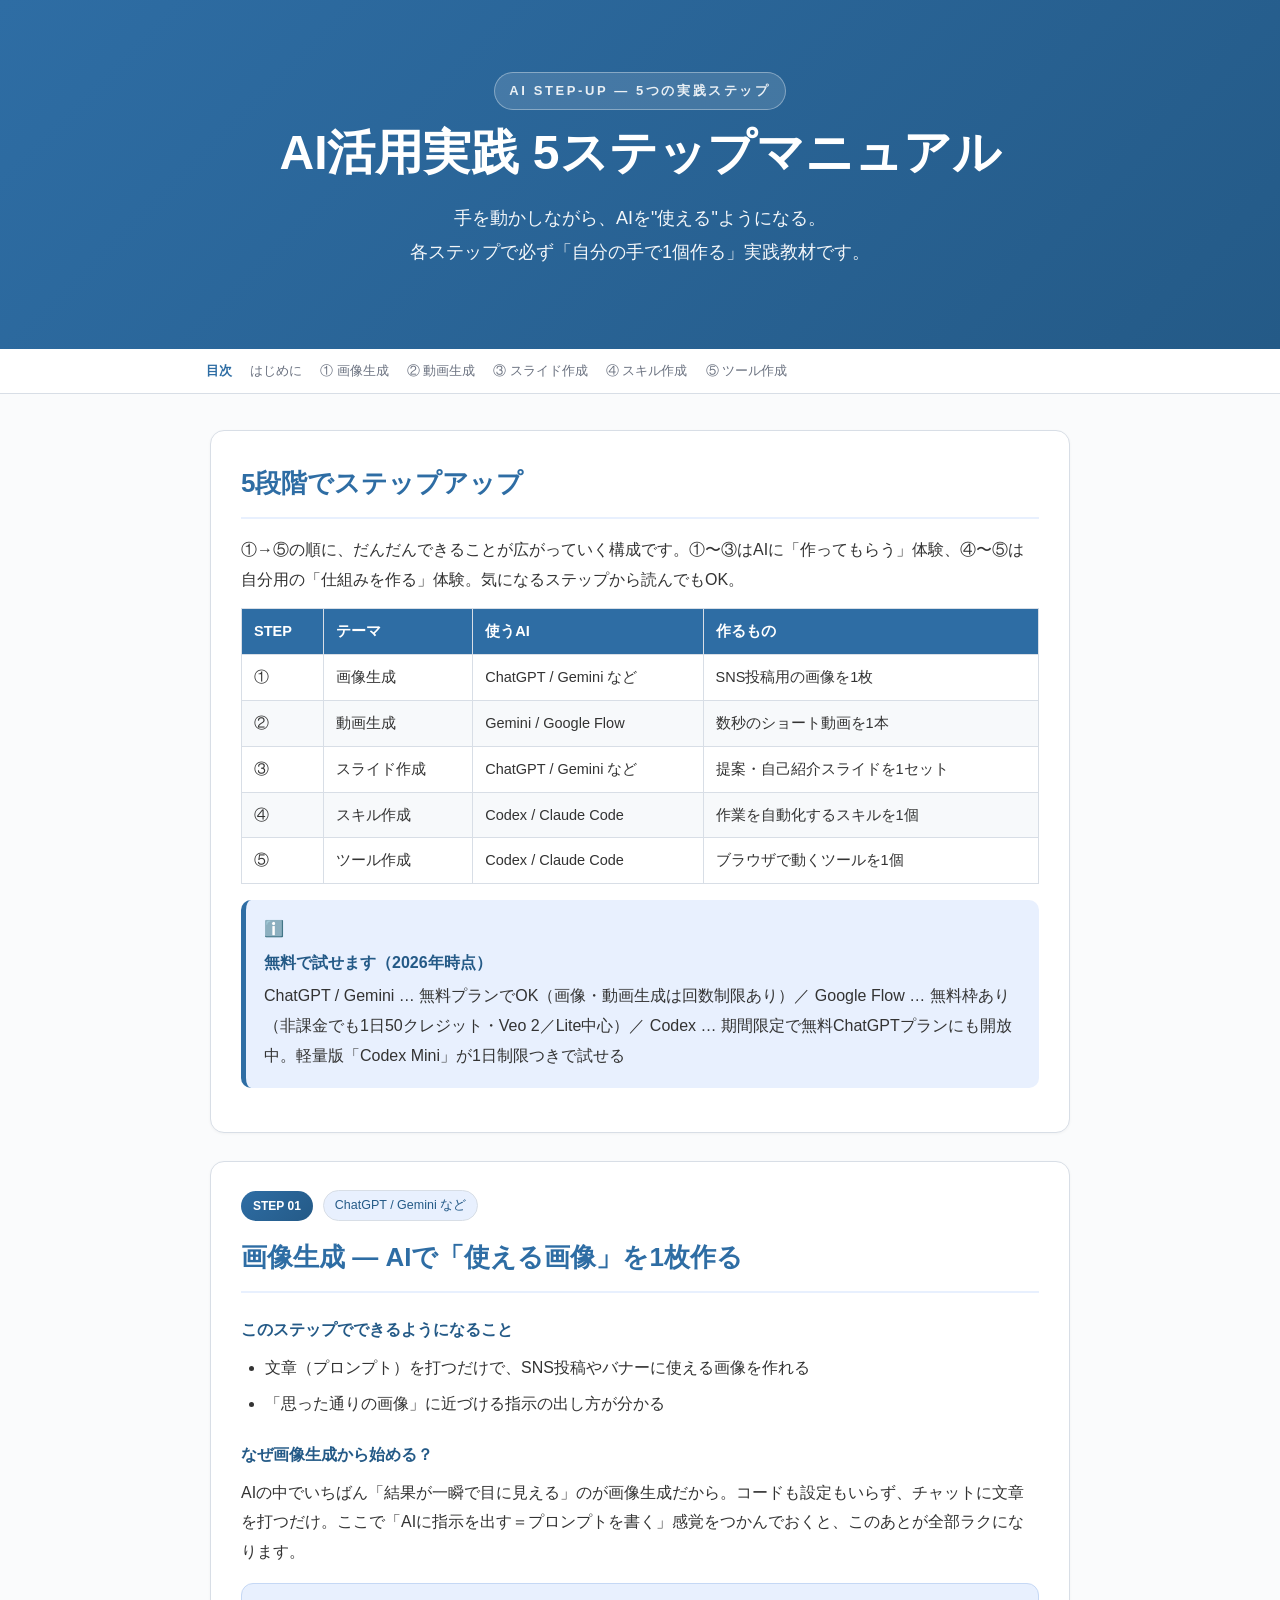
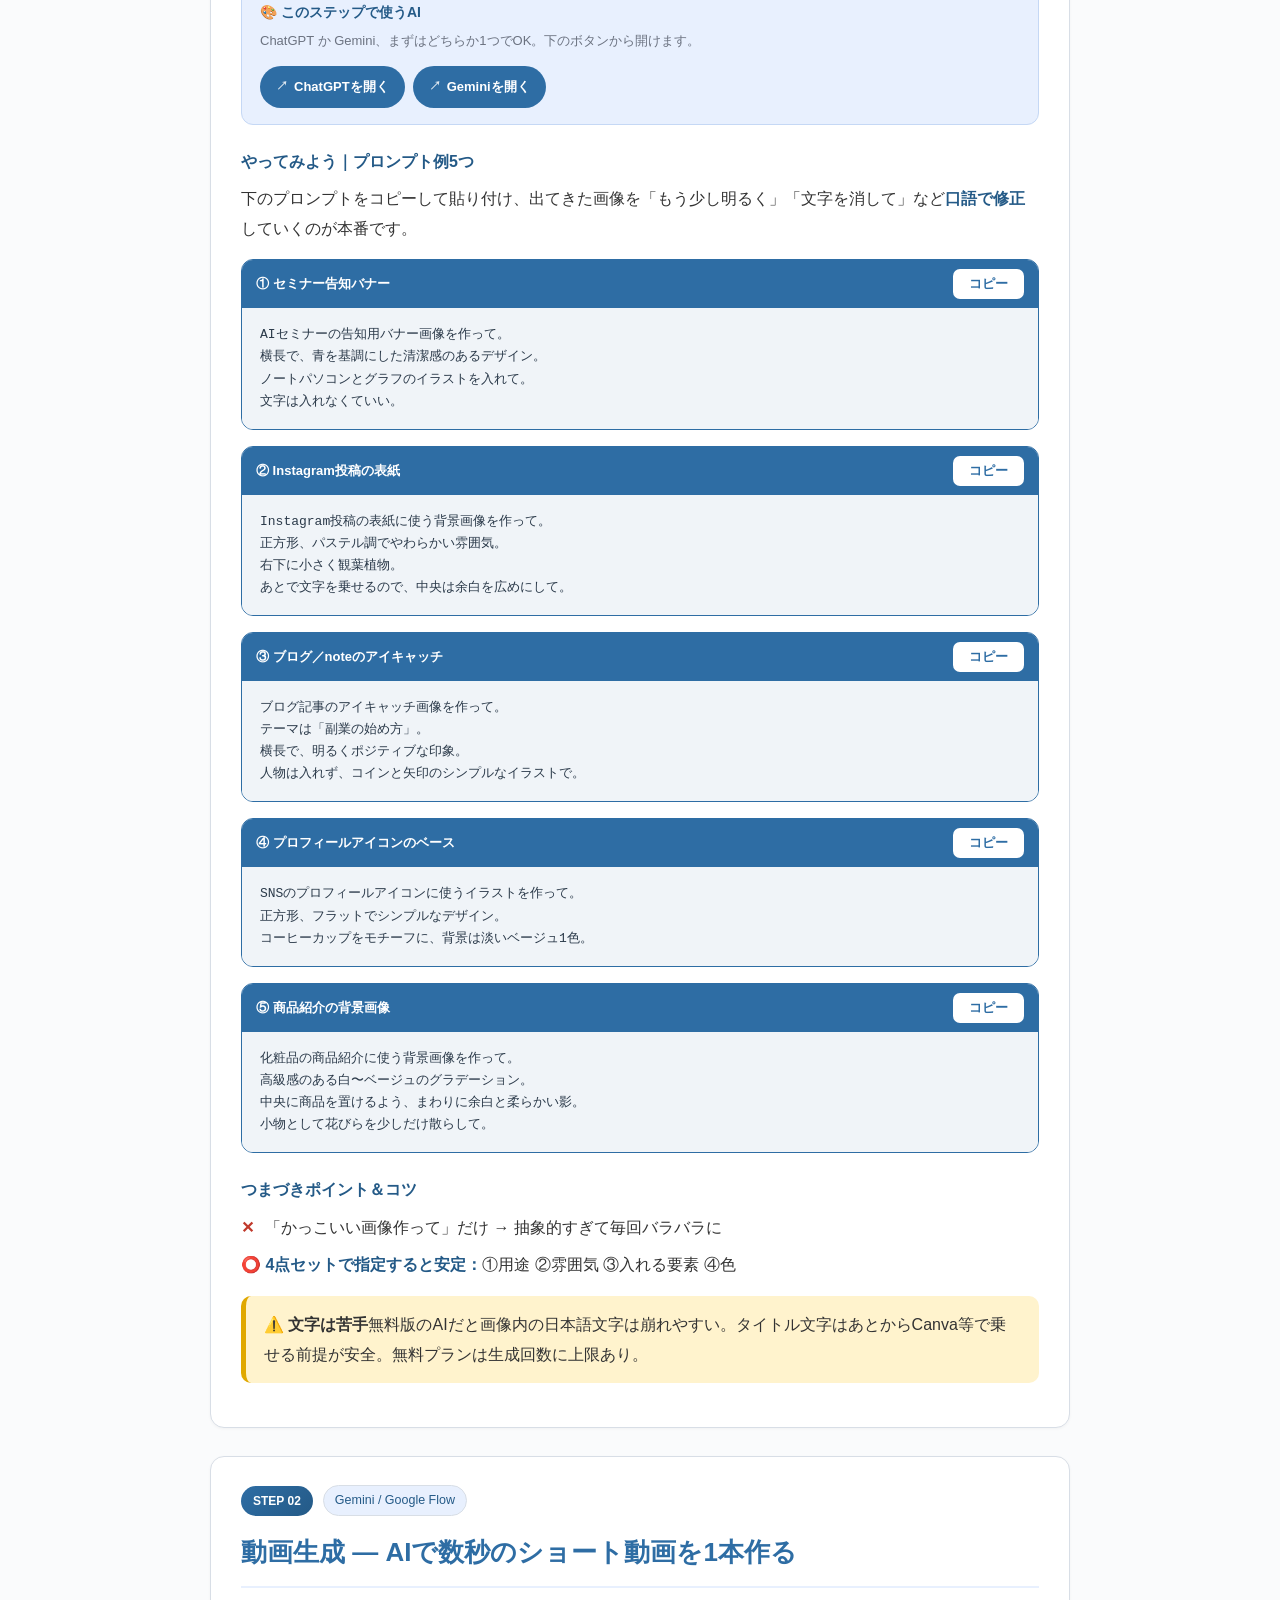
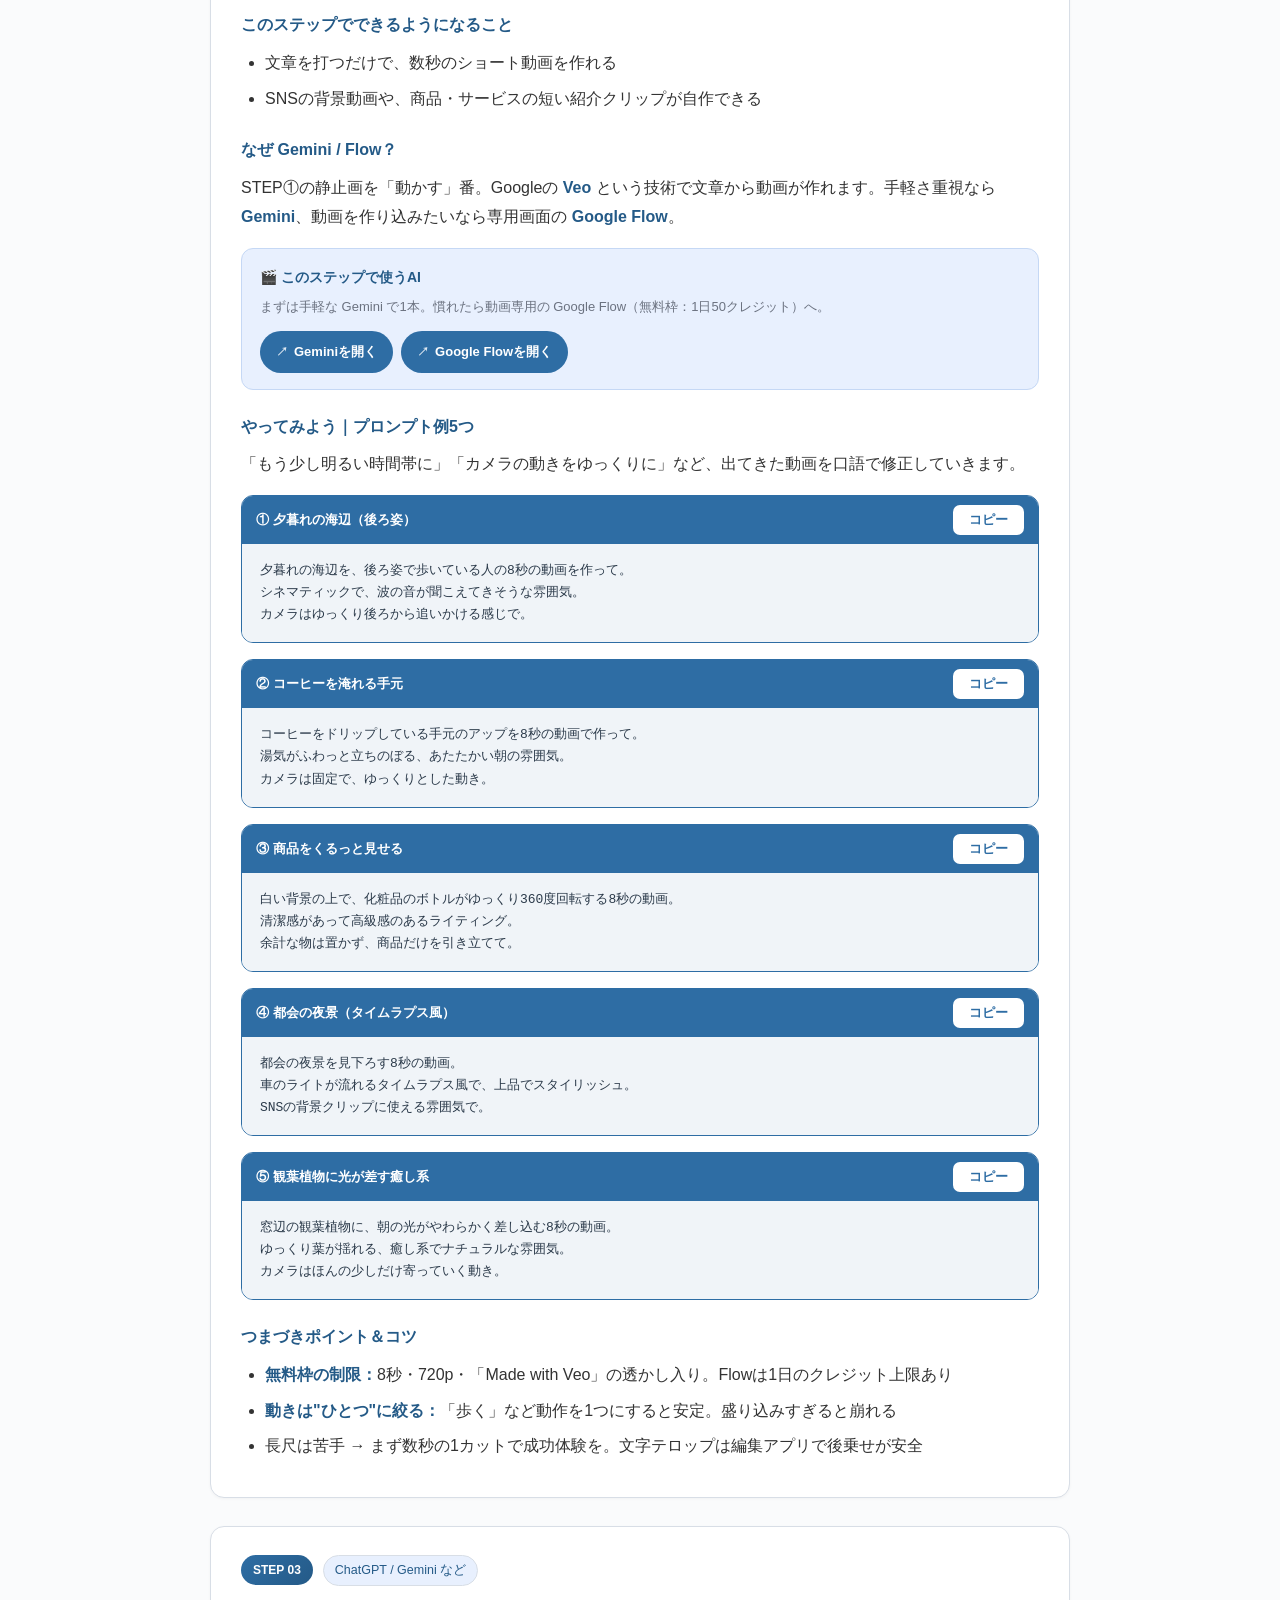
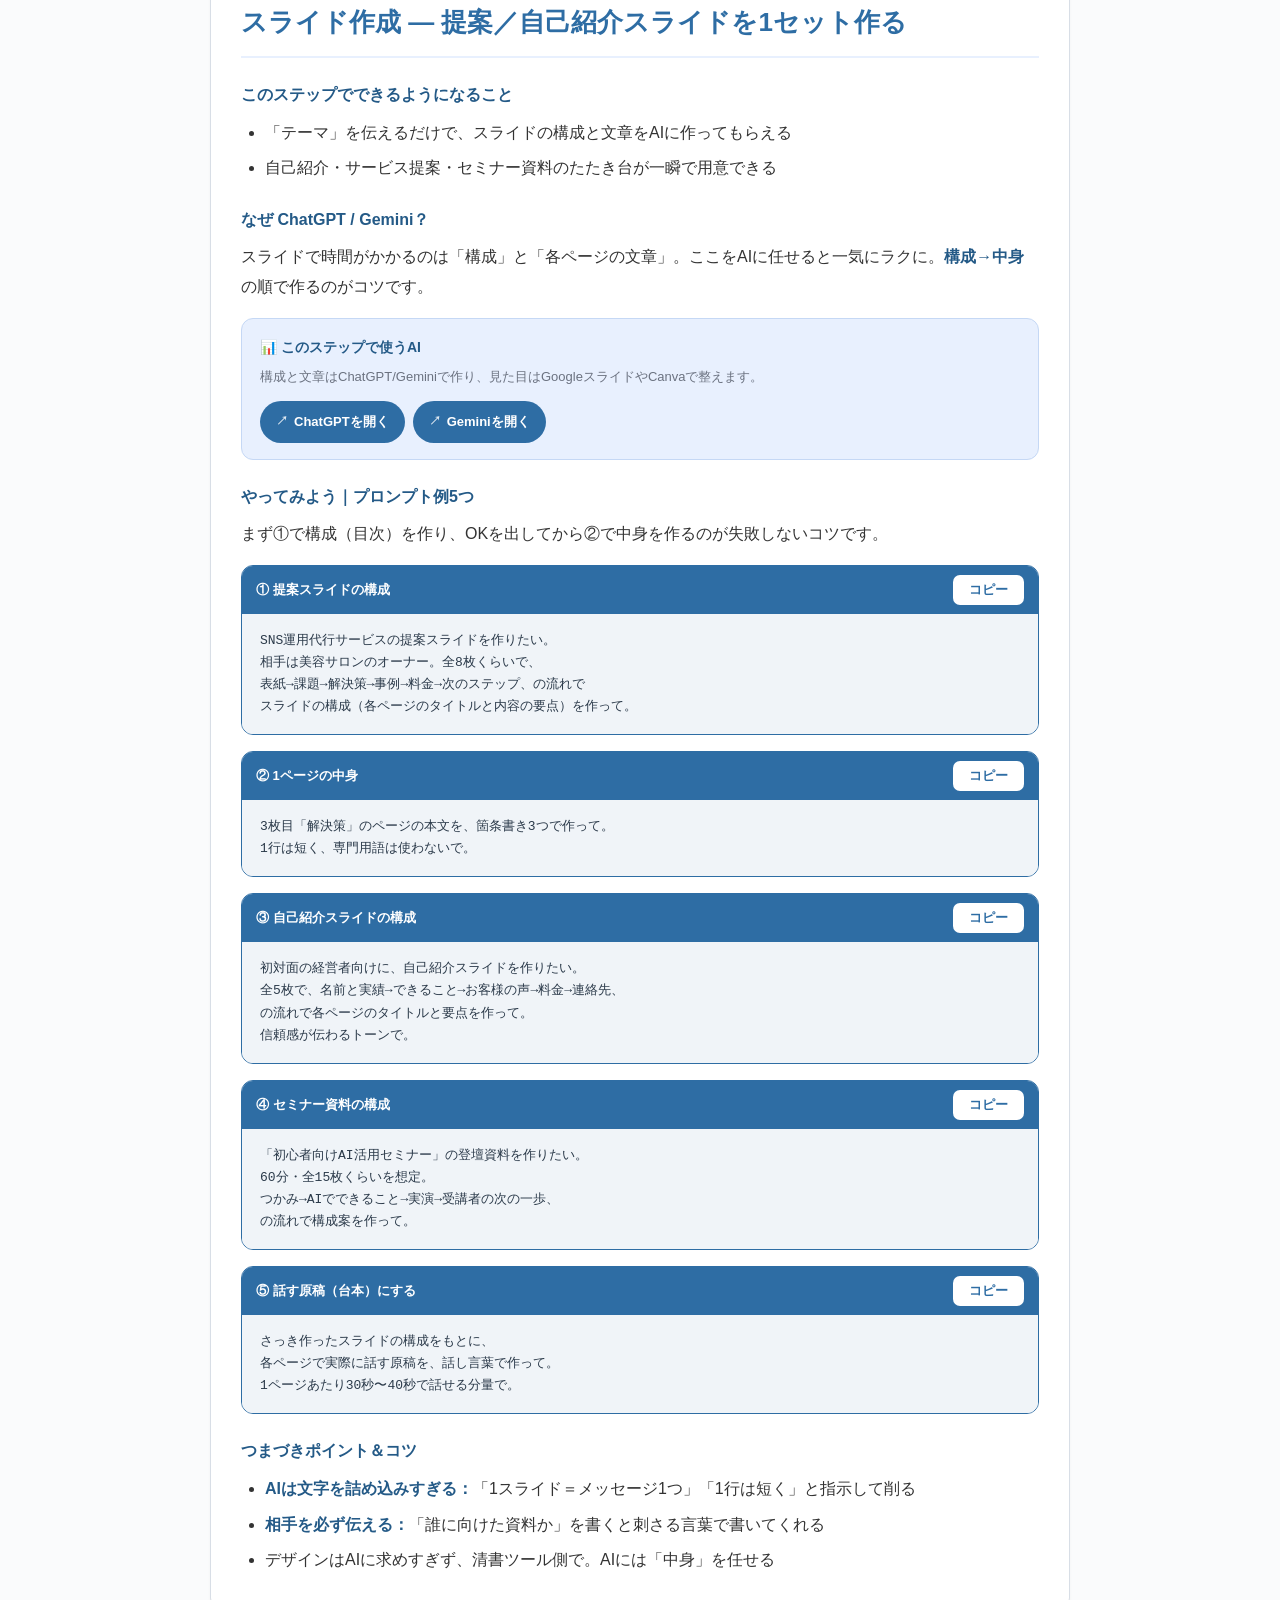
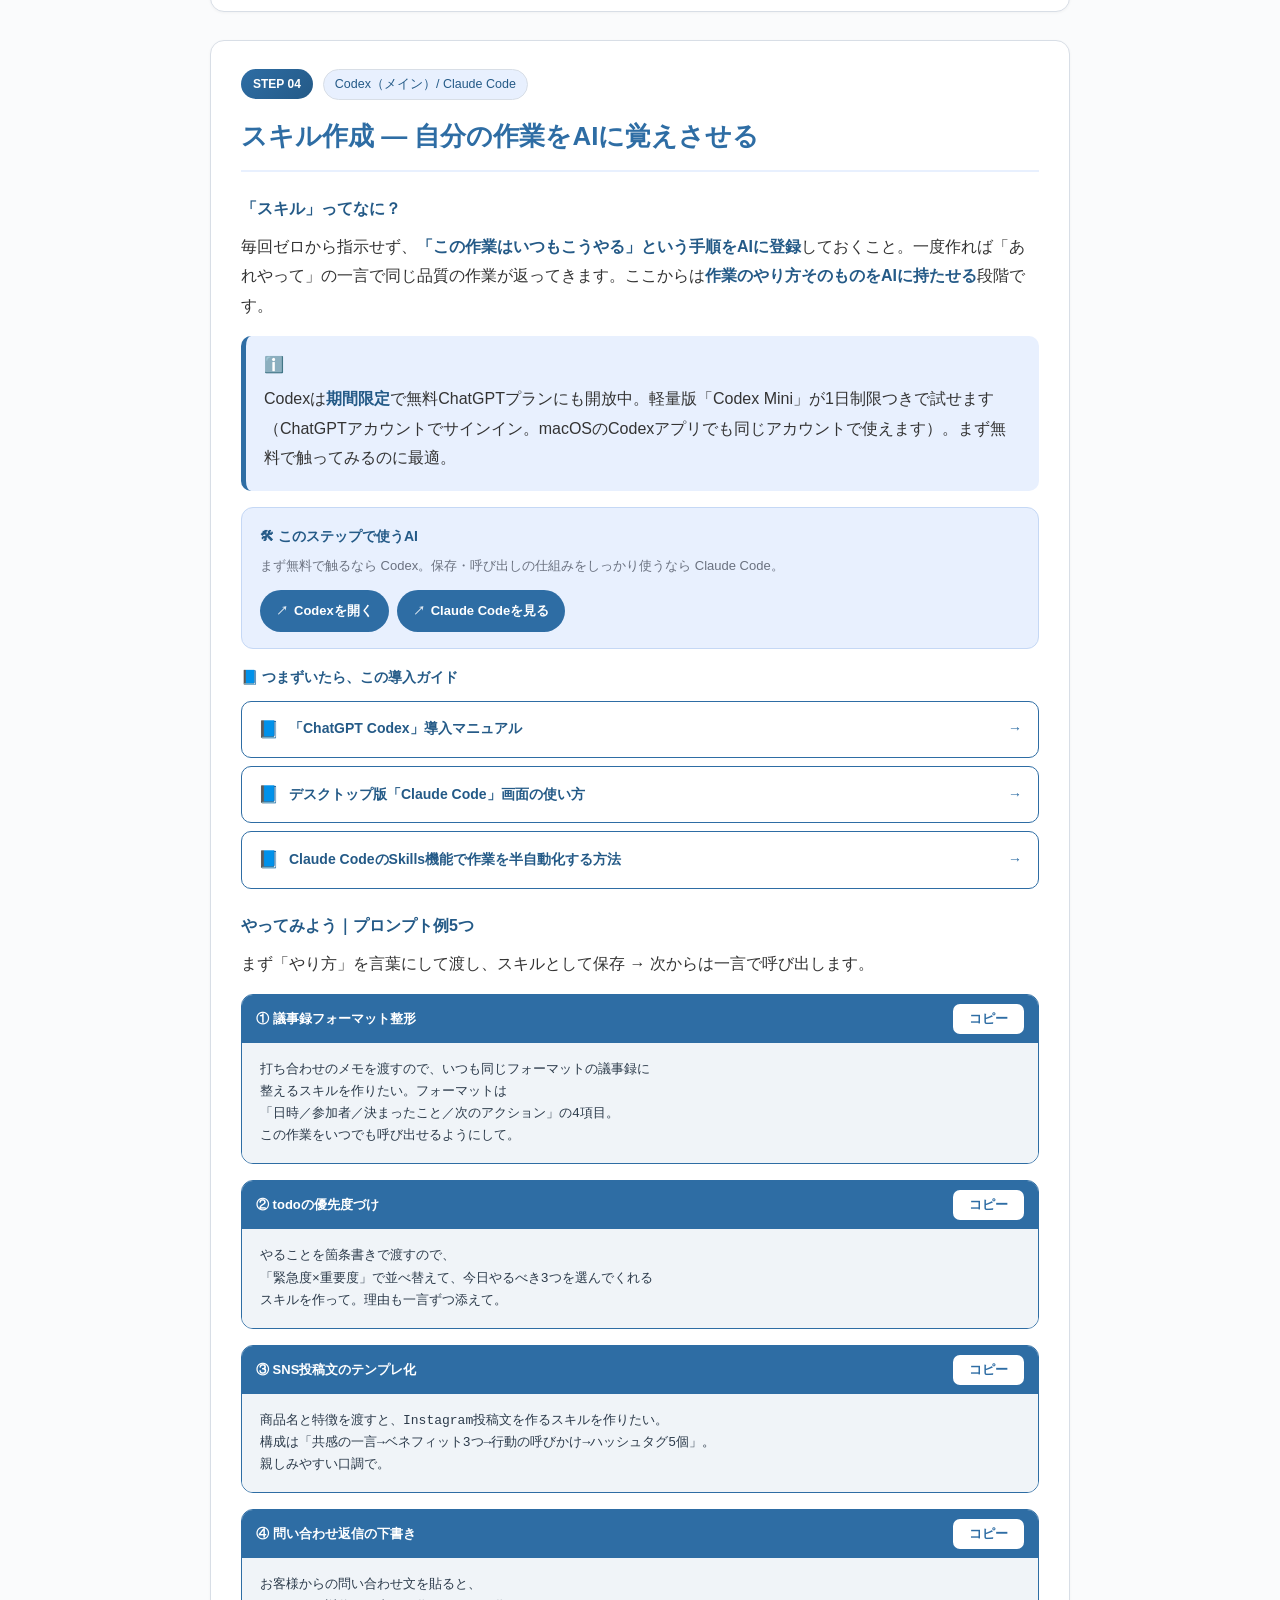
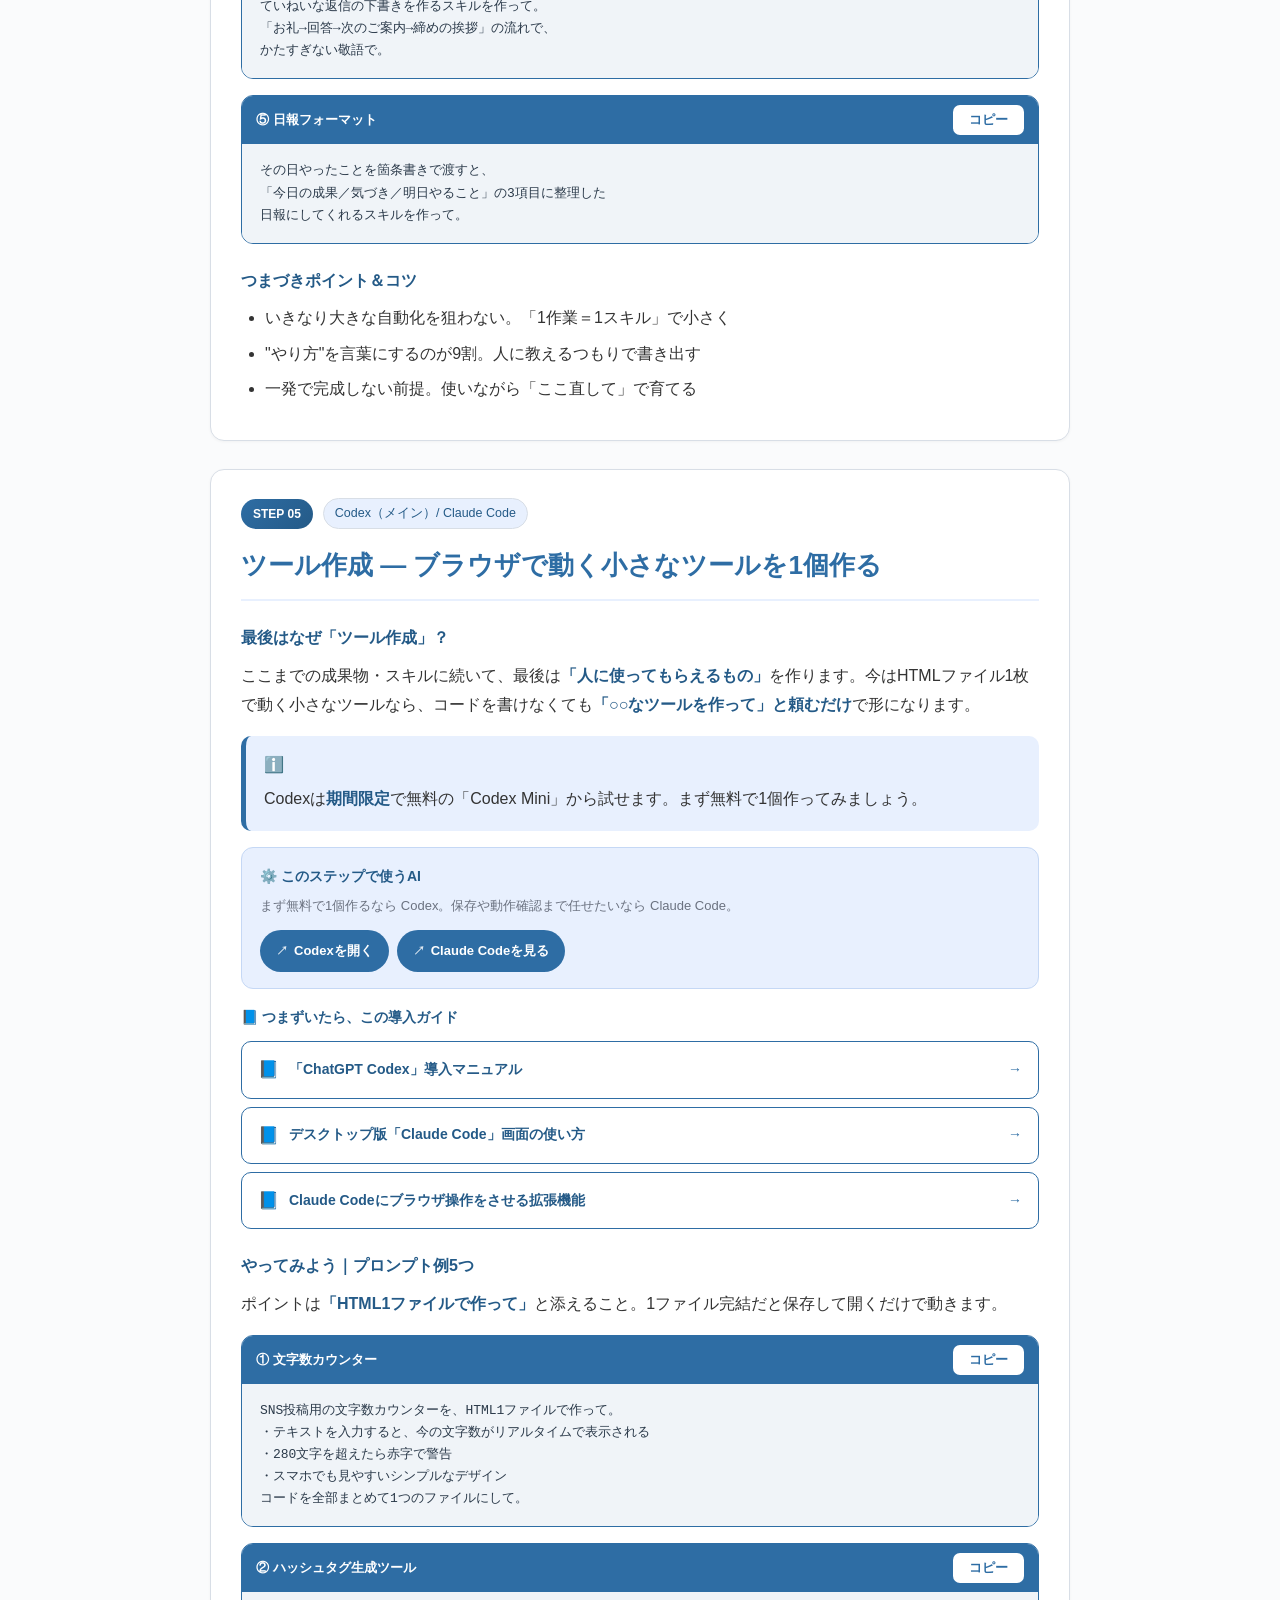
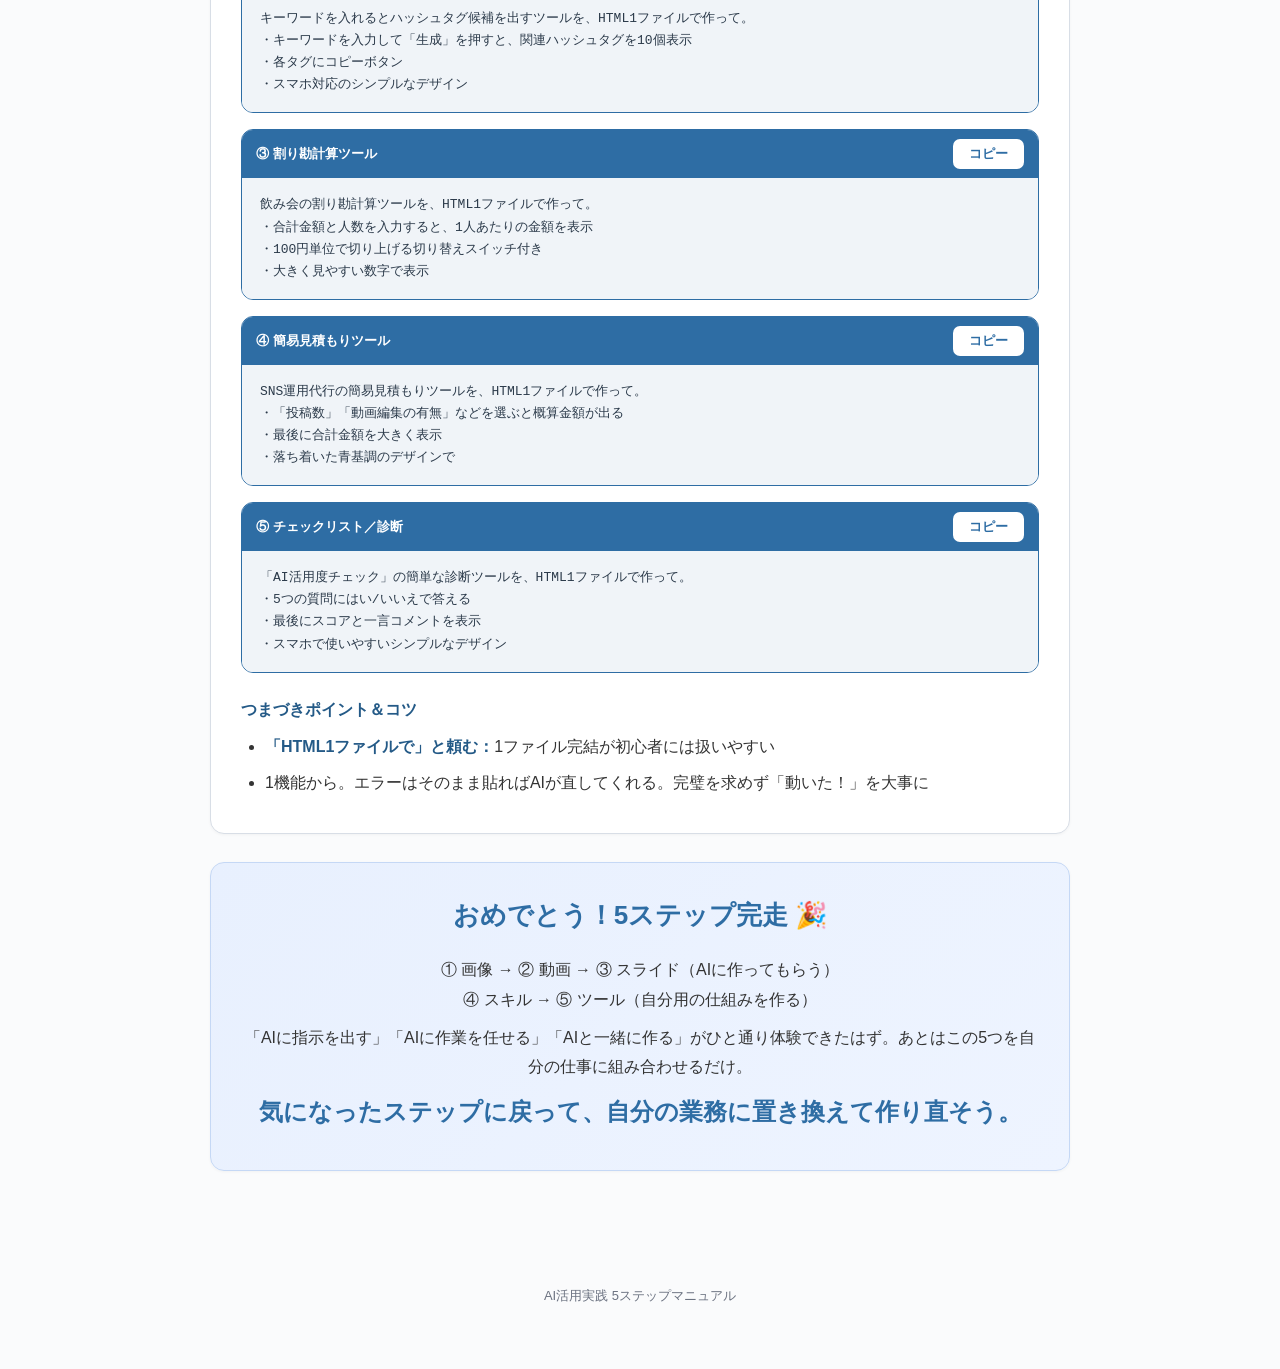
==== commit 6b4f8e10: "プロンプト例を各5つに増量／AI接続ボタン・導入ガイドボタン追加／文言調整" ====
--- a/index.html
+++ b/index.html
@@ -4,7 +4,7 @@
 <meta charset="UTF-8">
 <meta name="viewport" content="width=device-width, initial-scale=1.0">
 <title>AI活用実践 5ステップマニュアル｜手を動かしながらAIを"使える"ようになる</title>
-<meta name="description" content="画像生成→動画生成→スライド作成→スキル作成→ツール作成。ChatGPT・Gemini・Codex・Claude Codeを使って、初心者が順番に手を動かしながらAIを身につける実践教材。">
+<meta name="description" content="画像生成→動画生成→スライド作成→スキル作成→ツール作成。ChatGPT・Gemini・Codex・Claude Codeを使って、初心者が順番に手を動かしながらAIを身につける実践マニュアル。">
 <link rel="stylesheet" href="styles.css">
 </head>
 <body>
@@ -33,7 +33,7 @@
 
   <!-- イントロ -->
   <section class="block" id="intro">
-    <h2>5ステップでステップアップ</h2>
+    <h2>5段階でステップアップ</h2>
     <p>①→⑤の順に、だんだんできることが広がっていく構成です。①〜③はAIに「作ってもらう」体験、④〜⑤は自分用の「仕組みを作る」体験。気になるステップから読んでもOK。</p>
     <div class="table-wrap">
       <table>
@@ -49,7 +49,7 @@
     </div>
     <div class="callout info">
       <p><span class="strong">無料で試せます（2026年時点）</span></p>
-      <p>ChatGPT / Gemini … 無料プランでOK（画像・動画生成は回数制限あり）／ Google Flow … 無料枠あり（1日のクレジット制・720p・8秒・透かし入り）／ Codex … 無料ChatGPTでも「Codex Mini」が1日制限つきで試せる</p>
+      <p>ChatGPT / Gemini … 無料プランでOK（画像・動画生成は回数制限あり）／ Google Flow … 無料枠あり（非課金でも1日50クレジット・Veo 2／Lite中心）／ Codex … 期間限定で無料ChatGPTプランにも開放中。軽量版「Codex Mini」が1日制限つきで試せる</p>
     </div>
   </section>
 
@@ -63,31 +63,61 @@
       <li>「思った通りの画像」に近づける指示の出し方が分かる</li>
     </ul>
     <h3>なぜ画像生成から始める？</h3>
-    <p>AIの中でいちばん「結果が一瞬で目に見える」のが画像生成だから。コードも設定もいらず、チャットに文章を打つだけ。ここで「AIに指示を出す＝プロンプトを書く」感覚をつかんでおくと、このあとが全部ラクになります。ChatGPTでもGeminiでもOK、まずはどちらか1つで。</p>
-    <h3>やってみよう</h3>
-    <p>例として「AIセミナーの告知バナー」を作ります。チャット欄にこう打つ👇</p>
-    <div class="prompt-card">
-      <div class="prompt-head"><span>プロンプト例</span><button class="copy-btn" data-target="p-s1">コピー</button></div>
-      <pre id="p-s1">AIセミナーの告知用バナー画像を作って。
+    <p>AIの中でいちばん「結果が一瞬で目に見える」のが画像生成だから。コードも設定もいらず、チャットに文章を打つだけ。ここで「AIに指示を出す＝プロンプトを書く」感覚をつかんでおくと、このあとが全部ラクになります。</p>
+
+    <div class="ai-pick">
+      <div class="pick-label">🎨 このステップで使うAI</div>
+      <div class="pick-note">ChatGPT か Gemini、まずはどちらか1つでOK。下のボタンから開けます。</div>
+      <div class="btn-row">
+        <a class="ai-btn" href="https://chatgpt.com" target="_blank" rel="noopener">ChatGPTを開く</a>
+        <a class="ai-btn" href="https://gemini.google.com" target="_blank" rel="noopener">Geminiを開く</a>
+      </div>
+    </div>
+
+    <h3>やってみよう｜プロンプト例5つ</h3>
+    <p>下のプロンプトをコピーして貼り付け、出てきた画像を「もう少し明るく」「文字を消して」など<span class="strong">口語で修正</span>していくのが本番です。</p>
+
+    <div class="prompt-card">
+      <div class="prompt-head"><span>① セミナー告知バナー</span><button class="copy-btn" data-target="p-s1-1">コピー</button></div>
+      <pre id="p-s1-1">AIセミナーの告知用バナー画像を作って。
 横長で、青を基調にした清潔感のあるデザイン。
 ノートパソコンとグラフのイラストを入れて。
 文字は入れなくていい。</pre>
     </div>
-    <p>返ってきた画像を見て、<span class="strong">口語で修正</span>していくのが本番👇</p>
-    <div class="example-grid">
-      <div class="example">もう少し明るくして、もっとシンプルにしてほしい</div>
-      <div class="example">左下に人物のシルエットを足して</div>
-      <div class="example">全体をもう少しビジネスっぽく、落ち着いた雰囲気に</div>
-    </div>
-    <p>2〜3回くり返すとイメージに近づきます。気に入ったら保存。</p>
+    <div class="prompt-card">
+      <div class="prompt-head"><span>② Instagram投稿の表紙</span><button class="copy-btn" data-target="p-s1-2">コピー</button></div>
+      <pre id="p-s1-2">Instagram投稿の表紙に使う背景画像を作って。
+正方形、パステル調でやわらかい雰囲気。
+右下に小さく観葉植物。
+あとで文字を乗せるので、中央は余白を広めにして。</pre>
+    </div>
+    <div class="prompt-card">
+      <div class="prompt-head"><span>③ ブログ／noteのアイキャッチ</span><button class="copy-btn" data-target="p-s1-3">コピー</button></div>
+      <pre id="p-s1-3">ブログ記事のアイキャッチ画像を作って。
+テーマは「副業の始め方」。
+横長で、明るくポジティブな印象。
+人物は入れず、コインと矢印のシンプルなイラストで。</pre>
+    </div>
+    <div class="prompt-card">
+      <div class="prompt-head"><span>④ プロフィールアイコンのベース</span><button class="copy-btn" data-target="p-s1-4">コピー</button></div>
+      <pre id="p-s1-4">SNSのプロフィールアイコンに使うイラストを作って。
+正方形、フラットでシンプルなデザイン。
+コーヒーカップをモチーフに、背景は淡いベージュ1色。</pre>
+    </div>
+    <div class="prompt-card">
+      <div class="prompt-head"><span>⑤ 商品紹介の背景画像</span><button class="copy-btn" data-target="p-s1-5">コピー</button></div>
+      <pre id="p-s1-5">化粧品の商品紹介に使う背景画像を作って。
+高級感のある白〜ベージュのグラデーション。
+中央に商品を置けるよう、まわりに余白と柔らかい影。
+小物として花びらを少しだけ散らして。</pre>
+    </div>
+
     <h3>つまづきポイント＆コツ</h3>
     <ul class="avoid">
       <li>「かっこいい画像作って」だけ → 抽象的すぎて毎回バラバラに</li>
     </ul>
     <p><span class="strong">⭕ 4点セットで指定すると安定：</span>①用途 ②雰囲気 ③入れる要素 ④色</p>
-    <div class="callout warn"><strong>文字は苦手</strong>画像内の日本語文字は崩れやすい。タイトル文字はあとからCanva等で乗せる前提が安全。無料プランは生成回数に上限あり。</div>
-    <h3>完成イメージ／作例</h3>
-    <ul><li>Instagram投稿の表紙・告知バナー・ブログのアイキャッチ・アイコンのベース</li></ul>
+    <div class="callout warn"><strong>文字は苦手</strong>無料版のAIだと画像内の日本語文字は崩れやすい。タイトル文字はあとからCanva等で乗せる前提が安全。無料プランは生成回数に上限あり。</div>
   </section>
 
   <!-- STEP2 -->
@@ -100,24 +130,57 @@
       <li>SNSの背景動画や、商品・サービスの短い紹介クリップが自作できる</li>
     </ul>
     <h3>なぜ Gemini / Flow？</h3>
-    <p>STEP①の静止画を「動かす」番。Googleの <span class="strong">Veo</span> という技術で文章から動画が作れます。手軽さ重視なら <span class="strong">Gemini</span>、動画を作り込みたいなら専用画面の <span class="strong">Google Flow</span>（無料枠あり）。まずはどちらか1つで。</p>
-    <h3>やってみよう</h3>
-    <p>例として「夕暮れの海辺を歩く後ろ姿」の8秒クリップを作ります。</p>
-    <div class="prompt-card">
-      <div class="prompt-head"><span>プロンプト例（Gemini）</span><button class="copy-btn" data-target="p-s2">コピー</button></div>
-      <pre id="p-s2">夕暮れの海辺を、後ろ姿で歩いている人の8秒の動画を作って。
+    <p>STEP①の静止画を「動かす」番。Googleの <span class="strong">Veo</span> という技術で文章から動画が作れます。手軽さ重視なら <span class="strong">Gemini</span>、動画を作り込みたいなら専用画面の <span class="strong">Google Flow</span>。</p>
+
+    <div class="ai-pick">
+      <div class="pick-label">🎬 このステップで使うAI</div>
+      <div class="pick-note">まずは手軽な Gemini で1本。慣れたら動画専用の Google Flow（無料枠：1日50クレジット）へ。</div>
+      <div class="btn-row">
+        <a class="ai-btn" href="https://gemini.google.com" target="_blank" rel="noopener">Geminiを開く</a>
+        <a class="ai-btn" href="https://labs.google/flow" target="_blank" rel="noopener">Google Flowを開く</a>
+      </div>
+    </div>
+
+    <h3>やってみよう｜プロンプト例5つ</h3>
+    <p>「もう少し明るい時間帯に」「カメラの動きをゆっくりに」など、出てきた動画を口語で修正していきます。</p>
+
+    <div class="prompt-card">
+      <div class="prompt-head"><span>① 夕暮れの海辺（後ろ姿）</span><button class="copy-btn" data-target="p-s2-1">コピー</button></div>
+      <pre id="p-s2-1">夕暮れの海辺を、後ろ姿で歩いている人の8秒の動画を作って。
 シネマティックで、波の音が聞こえてきそうな雰囲気。
 カメラはゆっくり後ろから追いかける感じで。</pre>
     </div>
-    <p>「もう少し明るい時間帯に」「カメラの動きをゆっくりに」など口語で修正 → 気に入ったらダウンロード。</p>
+    <div class="prompt-card">
+      <div class="prompt-head"><span>② コーヒーを淹れる手元</span><button class="copy-btn" data-target="p-s2-2">コピー</button></div>
+      <pre id="p-s2-2">コーヒーをドリップしている手元のアップを8秒の動画で作って。
+湯気がふわっと立ちのぼる、あたたかい朝の雰囲気。
+カメラは固定で、ゆっくりとした動き。</pre>
+    </div>
+    <div class="prompt-card">
+      <div class="prompt-head"><span>③ 商品をくるっと見せる</span><button class="copy-btn" data-target="p-s2-3">コピー</button></div>
+      <pre id="p-s2-3">白い背景の上で、化粧品のボトルがゆっくり360度回転する8秒の動画。
+清潔感があって高級感のあるライティング。
+余計な物は置かず、商品だけを引き立てて。</pre>
+    </div>
+    <div class="prompt-card">
+      <div class="prompt-head"><span>④ 都会の夜景（タイムラプス風）</span><button class="copy-btn" data-target="p-s2-4">コピー</button></div>
+      <pre id="p-s2-4">都会の夜景を見下ろす8秒の動画。
+車のライトが流れるタイムラプス風で、上品でスタイリッシュ。
+SNSの背景クリップに使える雰囲気で。</pre>
+    </div>
+    <div class="prompt-card">
+      <div class="prompt-head"><span>⑤ 観葉植物に光が差す癒し系</span><button class="copy-btn" data-target="p-s2-5">コピー</button></div>
+      <pre id="p-s2-5">窓辺の観葉植物に、朝の光がやわらかく差し込む8秒の動画。
+ゆっくり葉が揺れる、癒し系でナチュラルな雰囲気。
+カメラはほんの少しだけ寄っていく動き。</pre>
+    </div>
+
     <h3>つまづきポイント＆コツ</h3>
     <ul>
       <li><span class="strong">無料枠の制限：</span>8秒・720p・「Made with Veo」の透かし入り。Flowは1日のクレジット上限あり</li>
       <li><span class="strong">動きは"ひとつ"に絞る：</span>「歩く」など動作を1つにすると安定。盛り込みすぎると崩れる</li>
       <li>長尺は苦手 → まず数秒の1カットで成功体験を。文字テロップは編集アプリで後乗せが安全</li>
     </ul>
-    <h3>完成イメージ／作例</h3>
-    <ul><li>リール／TikTokの背景クリップ・商品紹介動画・告知のオープニング数秒</li></ul>
   </section>
 
   <!-- STEP3 -->
@@ -131,22 +194,52 @@
     </ul>
     <h3>なぜ ChatGPT / Gemini？</h3>
     <p>スライドで時間がかかるのは「構成」と「各ページの文章」。ここをAIに任せると一気にラクに。<span class="strong">構成→中身</span>の順で作るのがコツです。</p>
-    <h3>やってみよう</h3>
-    <p>例として「SNS運用サービスの提案スライド」。まず<span class="strong">構成（目次）</span>から👇</p>
-    <div class="prompt-card">
-      <div class="prompt-head"><span>プロンプト例①（構成）</span><button class="copy-btn" data-target="p-s3a">コピー</button></div>
-      <pre id="p-s3a">SNS運用代行サービスの提案スライドを作りたい。
+
+    <div class="ai-pick">
+      <div class="pick-label">📊 このステップで使うAI</div>
+      <div class="pick-note">構成と文章はChatGPT/Geminiで作り、見た目はGoogleスライドやCanvaで整えます。</div>
+      <div class="btn-row">
+        <a class="ai-btn" href="https://chatgpt.com" target="_blank" rel="noopener">ChatGPTを開く</a>
+        <a class="ai-btn" href="https://gemini.google.com" target="_blank" rel="noopener">Geminiを開く</a>
+      </div>
+    </div>
+
+    <h3>やってみよう｜プロンプト例5つ</h3>
+    <p>まず①で構成（目次）を作り、OKを出してから②で中身を作るのが失敗しないコツです。</p>
+
+    <div class="prompt-card">
+      <div class="prompt-head"><span>① 提案スライドの構成</span><button class="copy-btn" data-target="p-s3-1">コピー</button></div>
+      <pre id="p-s3-1">SNS運用代行サービスの提案スライドを作りたい。
 相手は美容サロンのオーナー。全8枚くらいで、
 表紙→課題→解決策→事例→料金→次のステップ、の流れで
 スライドの構成（各ページのタイトルと内容の要点）を作って。</pre>
     </div>
-    <p>構成にOKを出したら、1枚ずつ中身を作らせる👇</p>
-    <div class="prompt-card">
-      <div class="prompt-head"><span>プロンプト例②（中身）</span><button class="copy-btn" data-target="p-s3b">コピー</button></div>
-      <pre id="p-s3b">3枚目「解決策」のページの本文を、箇条書き3つで作って。
+    <div class="prompt-card">
+      <div class="prompt-head"><span>② 1ページの中身</span><button class="copy-btn" data-target="p-s3-2">コピー</button></div>
+      <pre id="p-s3-2">3枚目「解決策」のページの本文を、箇条書き3つで作って。
 1行は短く、専門用語は使わないで。</pre>
     </div>
-    <p>出てきた文章を Googleスライド や Canva に貼って整えれば完成。</p>
+    <div class="prompt-card">
+      <div class="prompt-head"><span>③ 自己紹介スライドの構成</span><button class="copy-btn" data-target="p-s3-3">コピー</button></div>
+      <pre id="p-s3-3">初対面の経営者向けに、自己紹介スライドを作りたい。
+全5枚で、名前と実績→できること→お客様の声→料金→連絡先、
+の流れで各ページのタイトルと要点を作って。
+信頼感が伝わるトーンで。</pre>
+    </div>
+    <div class="prompt-card">
+      <div class="prompt-head"><span>④ セミナー資料の構成</span><button class="copy-btn" data-target="p-s3-4">コピー</button></div>
+      <pre id="p-s3-4">「初心者向けAI活用セミナー」の登壇資料を作りたい。
+60分・全15枚くらいを想定。
+つかみ→AIでできること→実演→受講者の次の一歩、
+の流れで構成案を作って。</pre>
+    </div>
+    <div class="prompt-card">
+      <div class="prompt-head"><span>⑤ 話す原稿（台本）にする</span><button class="copy-btn" data-target="p-s3-5">コピー</button></div>
+      <pre id="p-s3-5">さっき作ったスライドの構成をもとに、
+各ページで実際に話す原稿を、話し言葉で作って。
+1ページあたり30秒〜40秒で話せる分量で。</pre>
+    </div>
+
     <h3>つまづきポイント＆コツ</h3>
     <ul>
       <li><span class="strong">AIは文字を詰め込みすぎる：</span>「1スライド＝メッセージ1つ」「1行は短く」と指示して削る</li>
@@ -160,22 +253,61 @@
     <div class="badge-row"><span class="badge">STEP 04</span><span class="tool-tag">Codex（メイン）/ Claude Code</span></div>
     <h2>スキル作成 — 自分の作業をAIに覚えさせる</h2>
     <h3>「スキル」ってなに？</h3>
-    <p>毎回ゼロから指示せず、<span class="strong">「この作業はいつもこうやる」という手順をAIに登録</span>しておくこと。一度作れば「あれやって」の一言で同じ品質の作業が返ってきます。例：議事録の整形、todoの優先度づけ、SNS投稿文のテンプレ化。ここからは<span class="strong">作業のやり方そのものをAIに持たせる</span>段階です。</p>
-    <div class="callout info"><p>Codexは無料ChatGPTプランでも「Codex Mini」が1日制限つきで試せます。まず無料で触ってみるのに最適。</p></div>
-    <h3>やってみよう（Codexメイン）</h3>
-    <p>例として「メモを決まった形式の議事録に整える」スキル。まず手順を言葉にする👇</p>
-    <div class="prompt-card">
-      <div class="prompt-head"><span>プロンプト例</span><button class="copy-btn" data-target="p-s4">コピー</button></div>
-      <pre id="p-s4">打ち合わせのメモを渡すので、いつも同じフォーマットの議事録に
+    <p>毎回ゼロから指示せず、<span class="strong">「この作業はいつもこうやる」という手順をAIに登録</span>しておくこと。一度作れば「あれやって」の一言で同じ品質の作業が返ってきます。ここからは<span class="strong">作業のやり方そのものをAIに持たせる</span>段階です。</p>
+    <div class="callout info"><p>Codexは<span class="strong">期間限定</span>で無料ChatGPTプランにも開放中。軽量版「Codex Mini」が1日制限つきで試せます（ChatGPTアカウントでサインイン。macOSのCodexアプリでも同じアカウントで使えます）。まず無料で触ってみるのに最適。</p></div>
+
+    <div class="ai-pick">
+      <div class="pick-label">🛠 このステップで使うAI</div>
+      <div class="pick-note">まず無料で触るなら Codex。保存・呼び出しの仕組みをしっかり使うなら Claude Code。</div>
+      <div class="btn-row">
+        <a class="ai-btn" href="https://chatgpt.com/codex" target="_blank" rel="noopener">Codexを開く</a>
+        <a class="ai-btn" href="https://claude.com/claude-code" target="_blank" rel="noopener">Claude Codeを見る</a>
+      </div>
+    </div>
+
+    <div class="guides">
+      <div class="pick-label">📘 つまずいたら、この導入ガイド</div>
+      <a class="guide-btn" href="https://ryoya9595.github.io/codex-ai-secretary-manual-client/" target="_blank" rel="noopener">「ChatGPT Codex」導入マニュアル<span class="arrow">→</span></a>
+      <a class="guide-btn" href="https://utage-system.com/members/zT66X07UciKh/course/uPGqpwg0Y5U0/lesson/OoQTzL6Q9vS5" target="_blank" rel="noopener">デスクトップ版「Claude Code」画面の使い方<span class="arrow">→</span></a>
+      <a class="guide-btn" href="https://utage-system.com/members/zT66X07UciKh/course/uPGqpwg0Y5U0/lesson/yFdA09X26WuR" target="_blank" rel="noopener">Claude CodeのSkills機能で作業を半自動化する方法<span class="arrow">→</span></a>
+    </div>
+
+    <h3>やってみよう｜プロンプト例5つ</h3>
+    <p>まず「やり方」を言葉にして渡し、スキルとして保存 → 次からは一言で呼び出します。</p>
+
+    <div class="prompt-card">
+      <div class="prompt-head"><span>① 議事録フォーマット整形</span><button class="copy-btn" data-target="p-s4-1">コピー</button></div>
+      <pre id="p-s4-1">打ち合わせのメモを渡すので、いつも同じフォーマットの議事録に
 整えるスキルを作りたい。フォーマットは
 「日時／参加者／決まったこと／次のアクション」の4項目。
-この作業をいつでも呼び出せるようにしたい。</pre>
-    </div>
-    <p>Codexが手順・テンプレを提案 → 保存。次からは<span class="strong">メモを貼って「議事録にして」</span>と言うだけ。ズレたら一言で微調整して育てます。</p>
-    <div class="callout tip">
-      <p><span class="strong">💡 Claude Code でやる場合</span></p>
-      <p>Claude Codeには <span class="strong">Skills</span> という仕組みがあり、手順を1つのスキルとして保存 → <code>/スキル名</code> で呼び出せます。やり方の核は同じ（言葉にする→保存→呼び出して育てる）。まず無料で触るなら Codex、保存・呼び出しをしっかり使うなら Claude Code。</p>
-    </div>
+この作業をいつでも呼び出せるようにして。</pre>
+    </div>
+    <div class="prompt-card">
+      <div class="prompt-head"><span>② todoの優先度づけ</span><button class="copy-btn" data-target="p-s4-2">コピー</button></div>
+      <pre id="p-s4-2">やることを箇条書きで渡すので、
+「緊急度×重要度」で並べ替えて、今日やるべき3つを選んでくれる
+スキルを作って。理由も一言ずつ添えて。</pre>
+    </div>
+    <div class="prompt-card">
+      <div class="prompt-head"><span>③ SNS投稿文のテンプレ化</span><button class="copy-btn" data-target="p-s4-3">コピー</button></div>
+      <pre id="p-s4-3">商品名と特徴を渡すと、Instagram投稿文を作るスキルを作りたい。
+構成は「共感の一言→ベネフィット3つ→行動の呼びかけ→ハッシュタグ5個」。
+親しみやすい口調で。</pre>
+    </div>
+    <div class="prompt-card">
+      <div class="prompt-head"><span>④ 問い合わせ返信の下書き</span><button class="copy-btn" data-target="p-s4-4">コピー</button></div>
+      <pre id="p-s4-4">お客様からの問い合わせ文を貼ると、
+ていねいな返信の下書きを作るスキルを作って。
+「お礼→回答→次のご案内→締めの挨拶」の流れで、
+かたすぎない敬語で。</pre>
+    </div>
+    <div class="prompt-card">
+      <div class="prompt-head"><span>⑤ 日報フォーマット</span><button class="copy-btn" data-target="p-s4-5">コピー</button></div>
+      <pre id="p-s4-5">その日やったことを箇条書きで渡すと、
+「今日の成果／気づき／明日やること」の3項目に整理した
+日報にしてくれるスキルを作って。</pre>
+    </div>
+
     <h3>つまづきポイント＆コツ</h3>
     <ul>
       <li>いきなり大きな自動化を狙わない。「1作業＝1スキル」で小さく</li>
@@ -190,22 +322,64 @@
     <h2>ツール作成 — ブラウザで動く小さなツールを1個作る</h2>
     <h3>最後はなぜ「ツール作成」？</h3>
     <p>ここまでの成果物・スキルに続いて、最後は<span class="strong">「人に使ってもらえるもの」</span>を作ります。今はHTMLファイル1枚で動く小さなツールなら、コードを書けなくても<span class="strong">「○○なツールを作って」と頼むだけ</span>で形になります。</p>
-    <div class="callout info"><p>Codexは無料の「Codex Mini」から試せます。まず無料で1個作ってみましょう。</p></div>
-    <h3>やってみよう（Codexメイン）</h3>
-    <p>例として「SNS投稿の文字数カウンター」。ポイントは<span class="strong">「HTML1ファイルで」</span>と添えること👇</p>
-    <div class="prompt-card">
-      <div class="prompt-head"><span>プロンプト例</span><button class="copy-btn" data-target="p-s5">コピー</button></div>
-      <pre id="p-s5">SNS投稿用の文字数カウンターを、HTML1ファイルで作って。
+    <div class="callout info"><p>Codexは<span class="strong">期間限定</span>で無料の「Codex Mini」から試せます。まず無料で1個作ってみましょう。</p></div>
+
+    <div class="ai-pick">
+      <div class="pick-label">⚙️ このステップで使うAI</div>
+      <div class="pick-note">まず無料で1個作るなら Codex。保存や動作確認まで任せたいなら Claude Code。</div>
+      <div class="btn-row">
+        <a class="ai-btn" href="https://chatgpt.com/codex" target="_blank" rel="noopener">Codexを開く</a>
+        <a class="ai-btn" href="https://claude.com/claude-code" target="_blank" rel="noopener">Claude Codeを見る</a>
+      </div>
+    </div>
+
+    <div class="guides">
+      <div class="pick-label">📘 つまずいたら、この導入ガイド</div>
+      <a class="guide-btn" href="https://ryoya9595.github.io/codex-ai-secretary-manual-client/" target="_blank" rel="noopener">「ChatGPT Codex」導入マニュアル<span class="arrow">→</span></a>
+      <a class="guide-btn" href="https://utage-system.com/members/zT66X07UciKh/course/uPGqpwg0Y5U0/lesson/OoQTzL6Q9vS5" target="_blank" rel="noopener">デスクトップ版「Claude Code」画面の使い方<span class="arrow">→</span></a>
+      <a class="guide-btn" href="https://utage-system.com/members/zT66X07UciKh/course/uPGqpwg0Y5U0/lesson/9z2mD9nzUimP" target="_blank" rel="noopener">Claude Codeにブラウザ操作をさせる拡張機能<span class="arrow">→</span></a>
+    </div>
+
+    <h3>やってみよう｜プロンプト例5つ</h3>
+    <p>ポイントは<span class="strong">「HTML1ファイルで作って」</span>と添えること。1ファイル完結だと保存して開くだけで動きます。</p>
+
+    <div class="prompt-card">
+      <div class="prompt-head"><span>① 文字数カウンター</span><button class="copy-btn" data-target="p-s5-1">コピー</button></div>
+      <pre id="p-s5-1">SNS投稿用の文字数カウンターを、HTML1ファイルで作って。
 ・テキストを入力すると、今の文字数がリアルタイムで表示される
 ・280文字を超えたら赤字で警告
 ・スマホでも見やすいシンプルなデザイン
 コードを全部まとめて1つのファイルにして。</pre>
     </div>
-    <p>出てきたコードを <code>counter.html</code> で保存 → ダブルクリックでブラウザが開き、動きます。「色を青に」「コピーボタンを足して」など使いながら改良。</p>
-    <div class="callout tip">
-      <p><span class="strong">💡 Claude Code でやる場合</span></p>
-      <p>Claude Codeは、ファイルの作成・保存・動作確認まで自分でやってくれます。「○○なツールを作って」→ 作って確認まで。その場で「ここ直して」で書き換えてくれます。まず無料で1個なら Codex、保存や確認まで任せたいなら Claude Code。</p>
-    </div>
+    <div class="prompt-card">
+      <div class="prompt-head"><span>② ハッシュタグ生成ツール</span><button class="copy-btn" data-target="p-s5-2">コピー</button></div>
+      <pre id="p-s5-2">キーワードを入れるとハッシュタグ候補を出すツールを、HTML1ファイルで作って。
+・キーワードを入力して「生成」を押すと、関連ハッシュタグを10個表示
+・各タグにコピーボタン
+・スマホ対応のシンプルなデザイン</pre>
+    </div>
+    <div class="prompt-card">
+      <div class="prompt-head"><span>③ 割り勘計算ツール</span><button class="copy-btn" data-target="p-s5-3">コピー</button></div>
+      <pre id="p-s5-3">飲み会の割り勘計算ツールを、HTML1ファイルで作って。
+・合計金額と人数を入力すると、1人あたりの金額を表示
+・100円単位で切り上げる切り替えスイッチ付き
+・大きく見やすい数字で表示</pre>
+    </div>
+    <div class="prompt-card">
+      <div class="prompt-head"><span>④ 簡易見積もりツール</span><button class="copy-btn" data-target="p-s5-4">コピー</button></div>
+      <pre id="p-s5-4">SNS運用代行の簡易見積もりツールを、HTML1ファイルで作って。
+・「投稿数」「動画編集の有無」などを選ぶと概算金額が出る
+・最後に合計金額を大きく表示
+・落ち着いた青基調のデザインで</pre>
+    </div>
+    <div class="prompt-card">
+      <div class="prompt-head"><span>⑤ チェックリスト／診断</span><button class="copy-btn" data-target="p-s5-5">コピー</button></div>
+      <pre id="p-s5-5">「AI活用度チェック」の簡単な診断ツールを、HTML1ファイルで作って。
+・5つの質問にはい/いいえで答える
+・最後にスコアと一言コメントを表示
+・スマホで使いやすいシンプルなデザイン</pre>
+    </div>
+
     <h3>つまづきポイント＆コツ</h3>
     <ul>
       <li><span class="strong">「HTML1ファイルで」と頼む：</span>1ファイル完結が初心者には扱いやすい</li>
--- a/styles.css
+++ b/styles.css
@@ -144,6 +144,39 @@
 .finish h2 { border: none; padding: 0; }
 .closing-line { text-align: center; font-weight: 800; color: var(--blue); font-size: clamp(18px, 3vw, 24px); margin-top: 18px; }
 
+/* ===== AI pick (使うAI + ボタン) ===== */
+.ai-pick {
+  background: var(--light-blue);
+  border: 1px solid #c5d8f5;
+  border-radius: 12px;
+  padding: 16px 18px;
+  margin: 16px 0;
+}
+.ai-pick .pick-label { font-weight: 700; color: var(--blue-dark); font-size: 14px; margin-bottom: 4px; }
+.ai-pick .pick-note { font-size: 13px; color: var(--muted); margin-bottom: 12px; }
+.btn-row { display: flex; flex-wrap: wrap; gap: 8px; }
+.ai-btn {
+  display: inline-flex; align-items: center; gap: 6px;
+  background: var(--blue); color: #fff; font-weight: 700; font-size: 13px;
+  padding: 9px 16px; border-radius: 999px; text-decoration: none;
+  transition: background 0.15s ease, transform 0.15s ease;
+}
+.ai-btn:hover { background: var(--blue-dark); text-decoration: none; transform: translateY(-1px); }
+.ai-btn::before { content: "↗"; font-size: 12px; opacity: .85; }
+
+/* ===== Guide buttons (マニュアル / レッスン) ===== */
+.guides { margin: 16px 0 4px; }
+.guides .pick-label { font-weight: 700; color: var(--blue-dark); font-size: 14px; margin-bottom: 10px; }
+.guide-btn {
+  display: flex; align-items: center; gap: 10px;
+  background: #fff; border: 1px solid var(--blue); color: var(--blue-dark);
+  border-radius: 10px; padding: 12px 16px; margin: 8px 0; text-decoration: none;
+  font-weight: 600; font-size: 14px; transition: background 0.15s ease, box-shadow 0.15s ease;
+}
+.guide-btn:hover { background: var(--light-blue); text-decoration: none; box-shadow: 0 4px 12px rgba(46,109,164,.12); }
+.guide-btn::before { content: "📘"; font-size: 17px; }
+.guide-btn .arrow { margin-left: auto; color: var(--blue); font-weight: 700; }
+
 /* ===== Footer ===== */
 .site-footer { text-align: center; padding: 32px 20px 48px; color: var(--muted); font-size: 13px; }
 
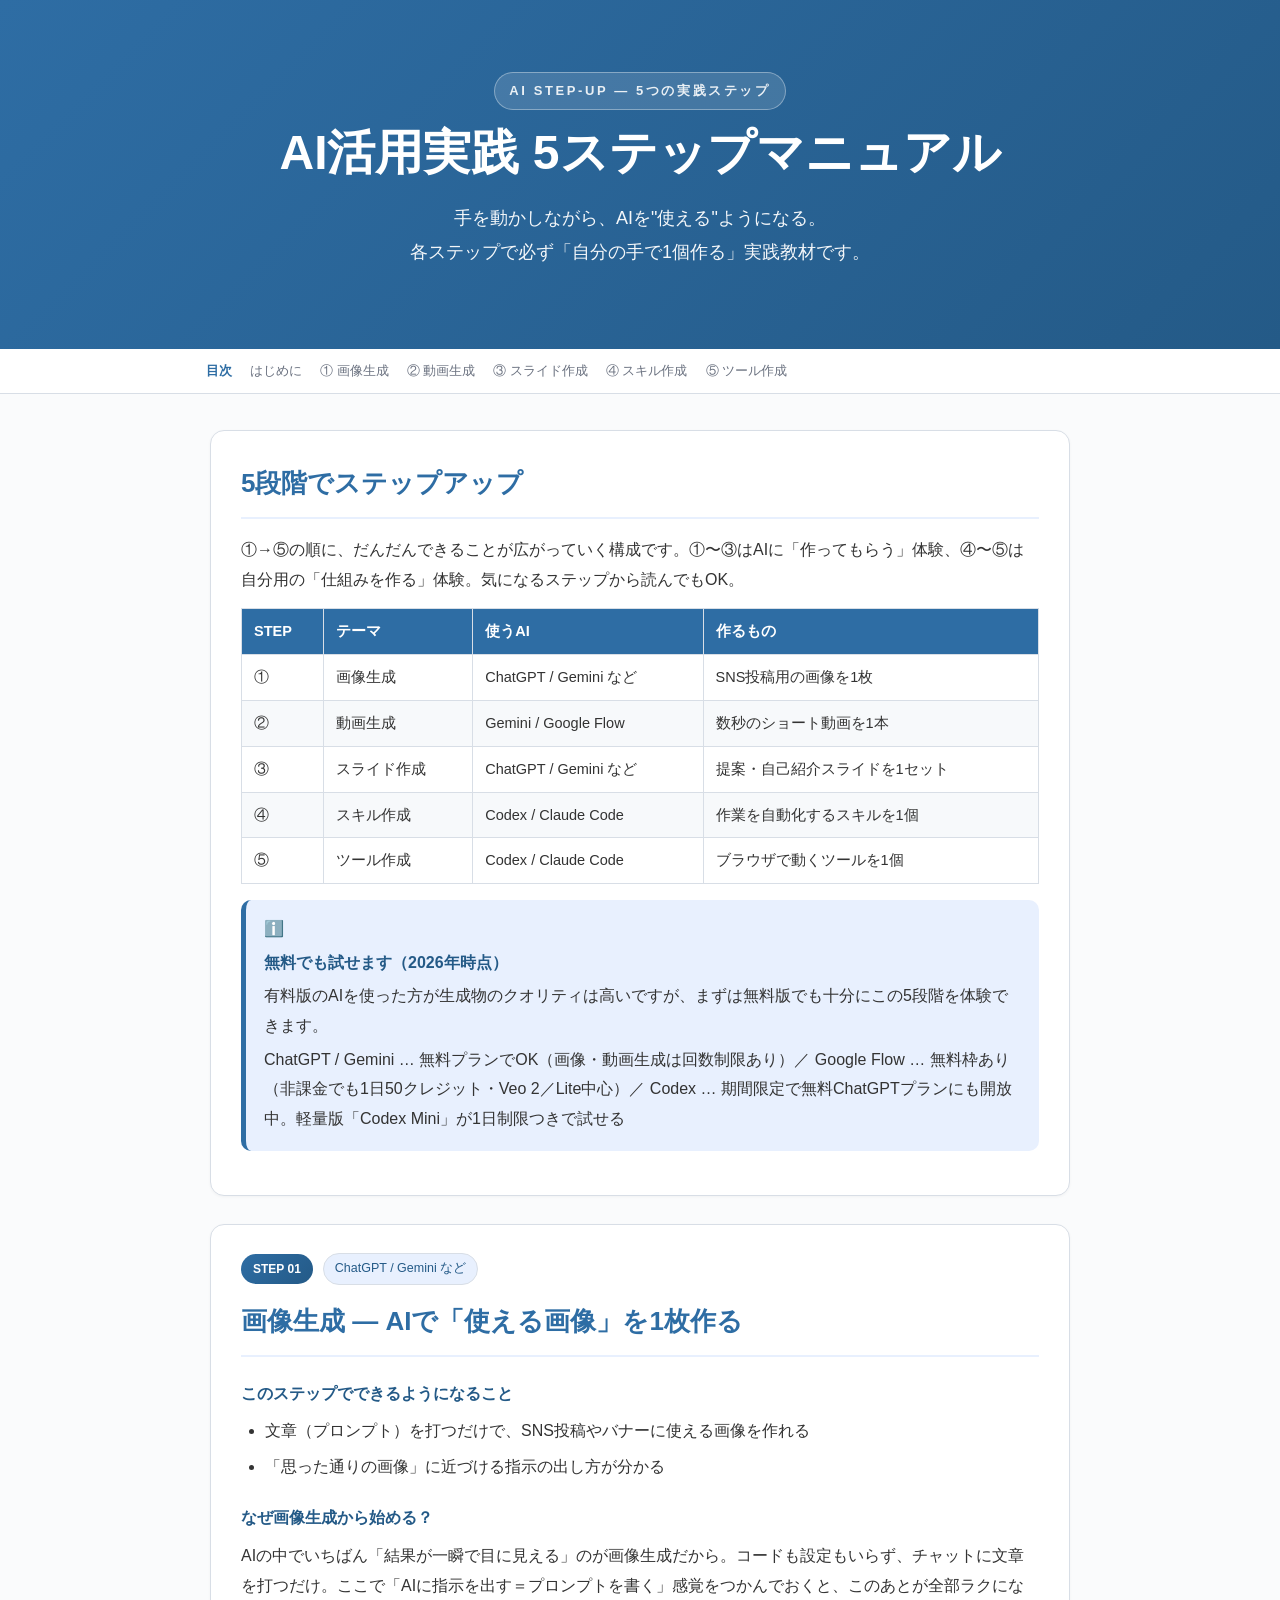
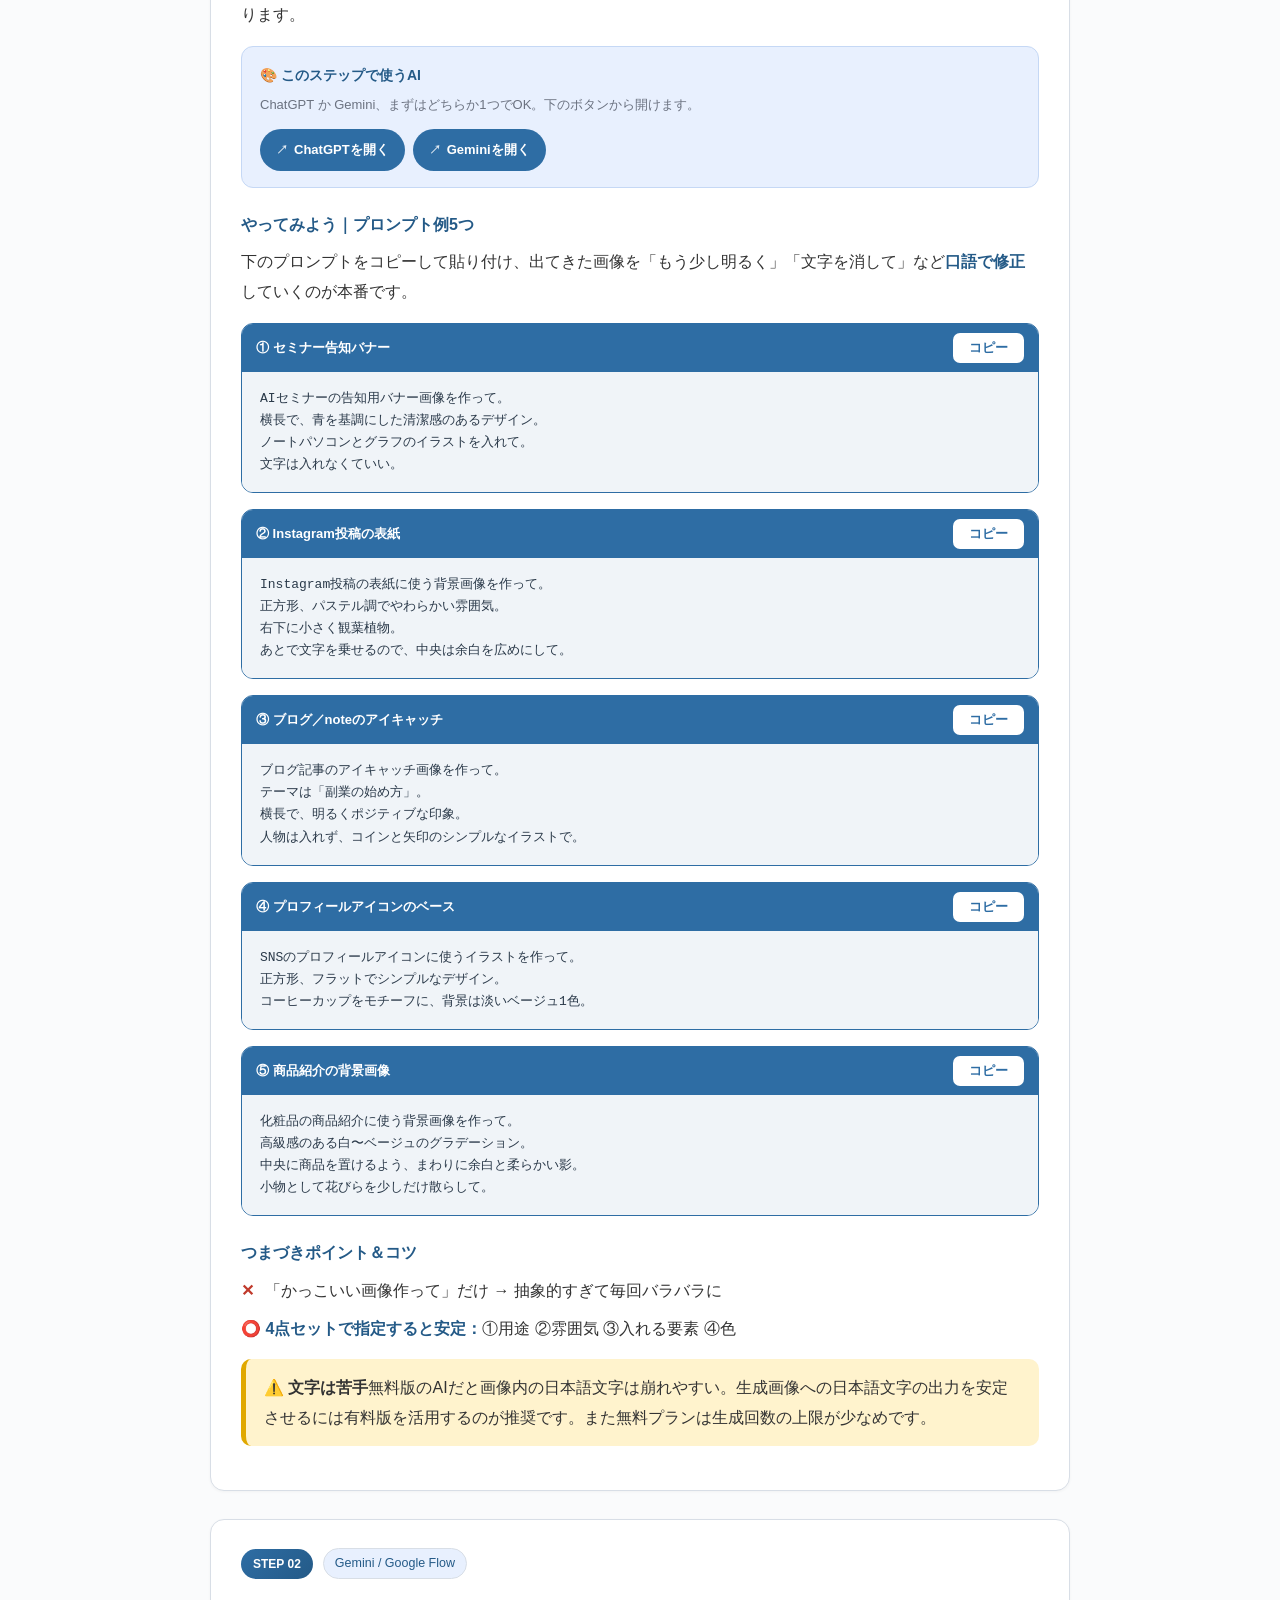
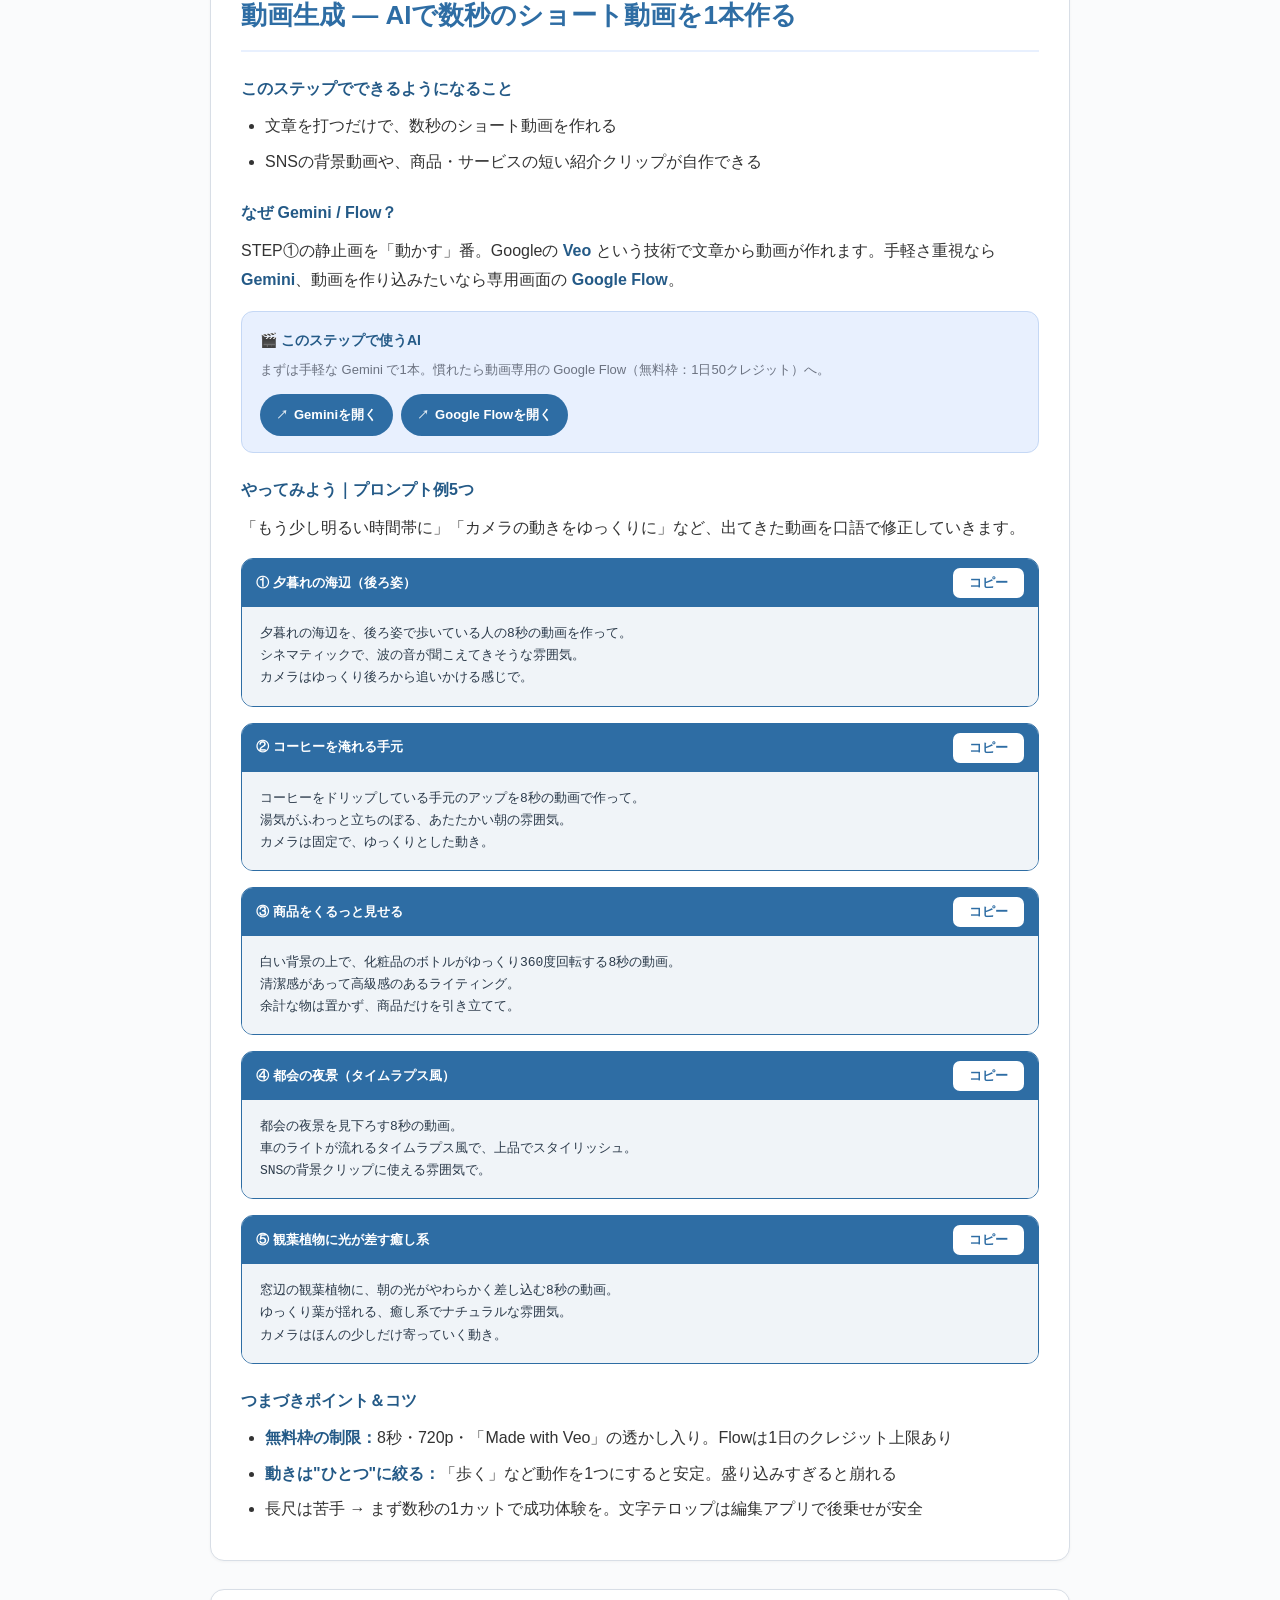
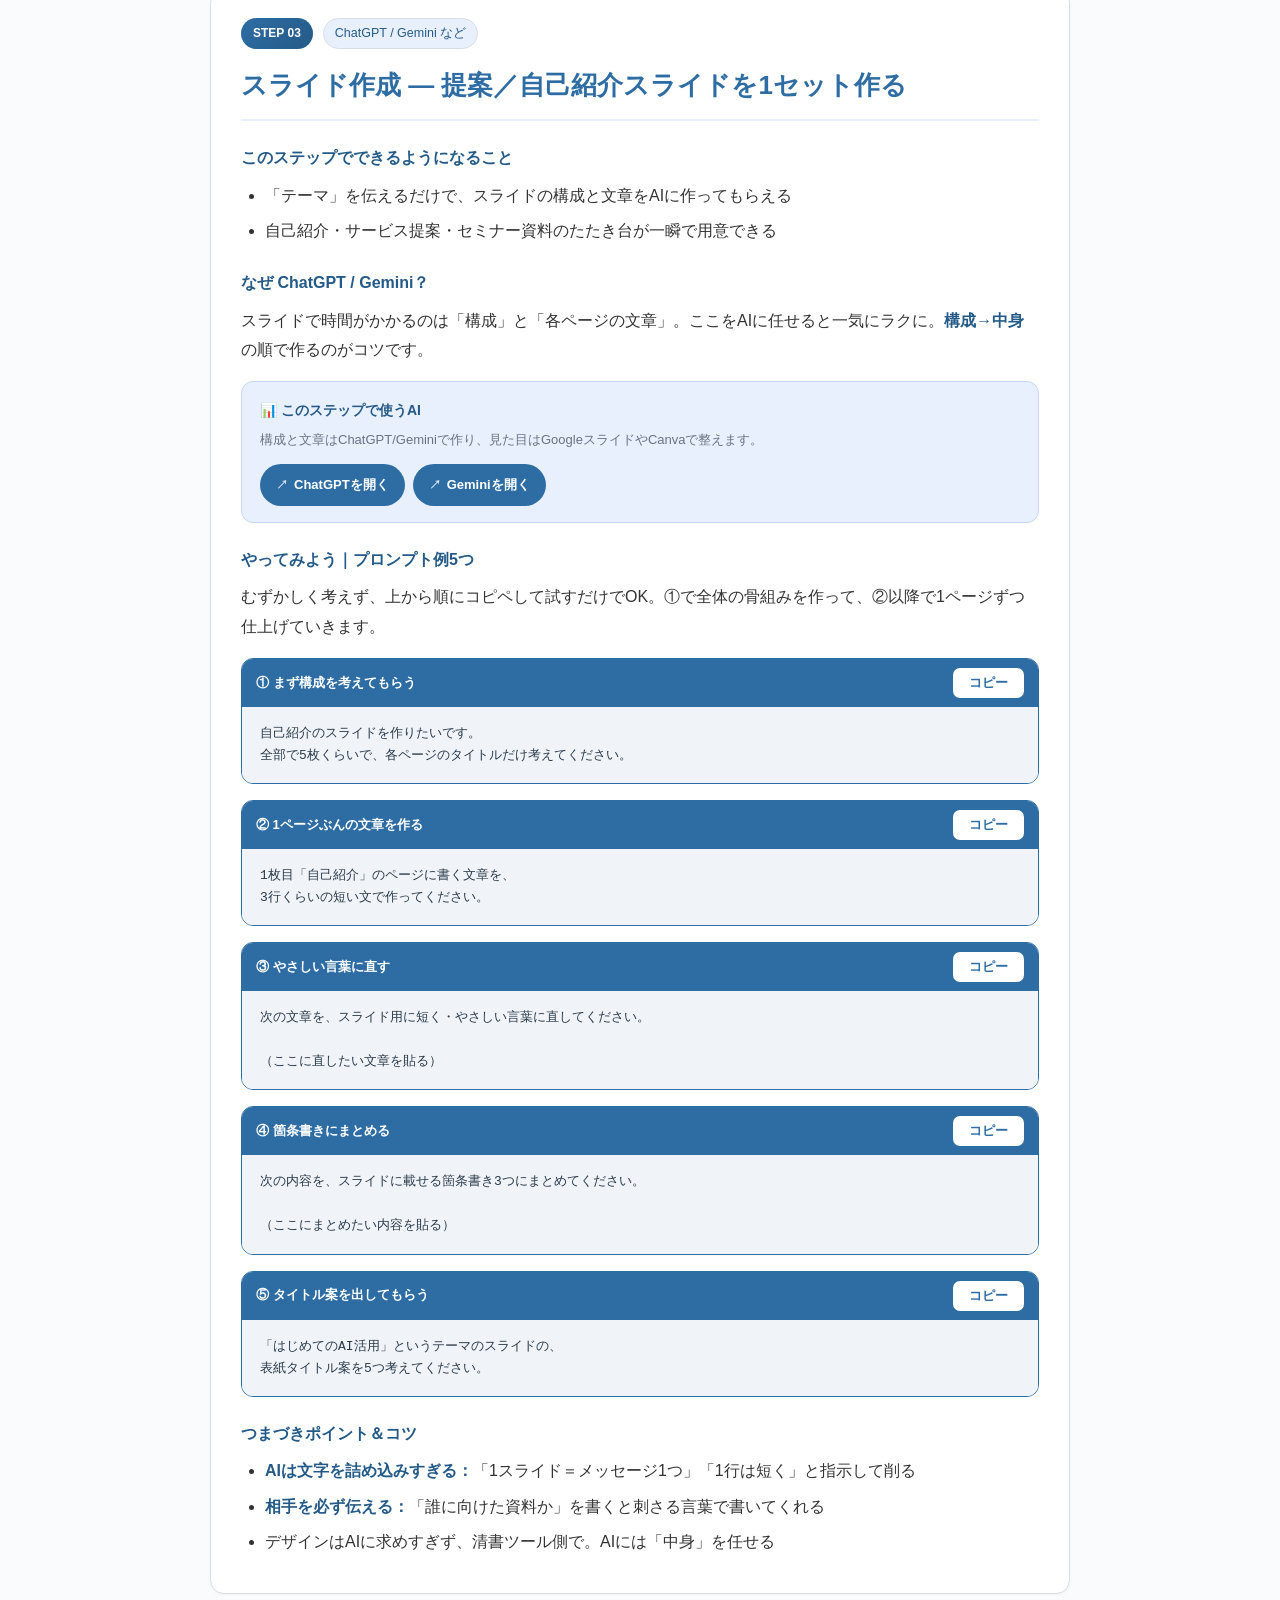
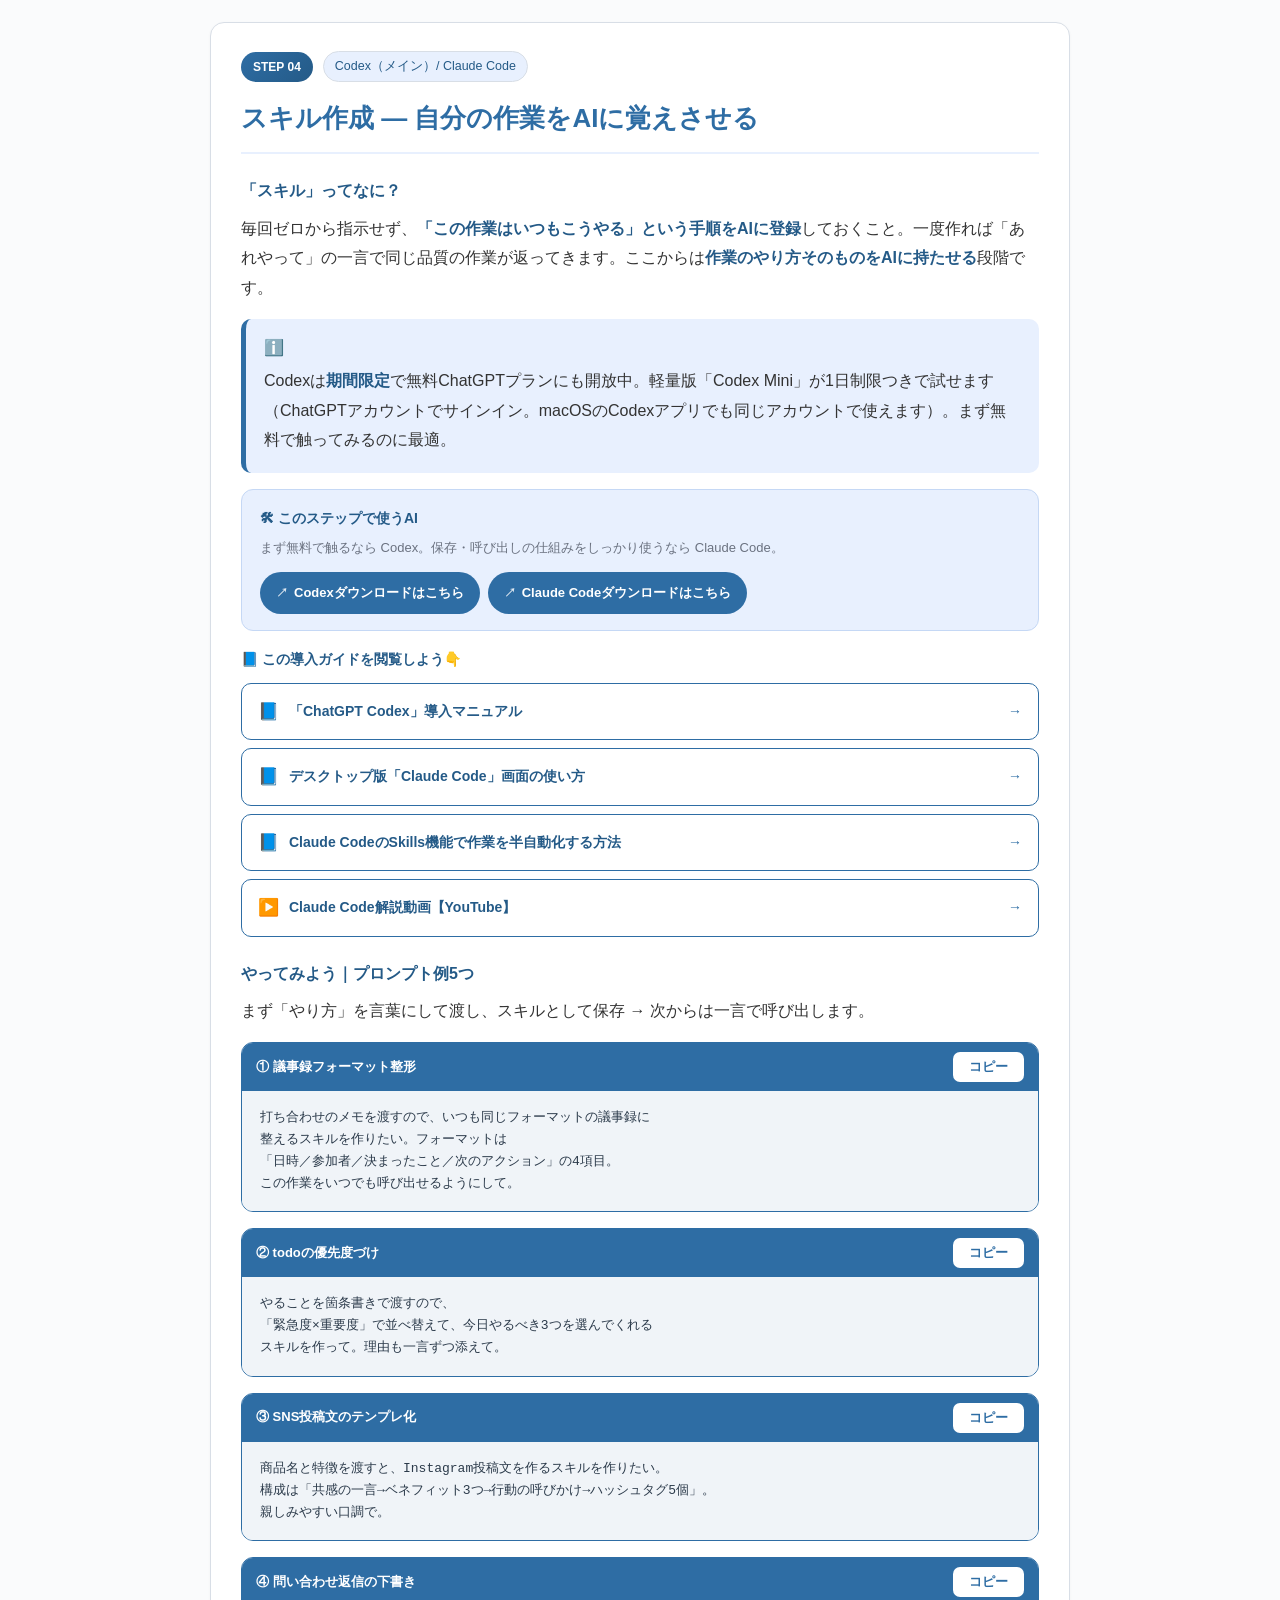
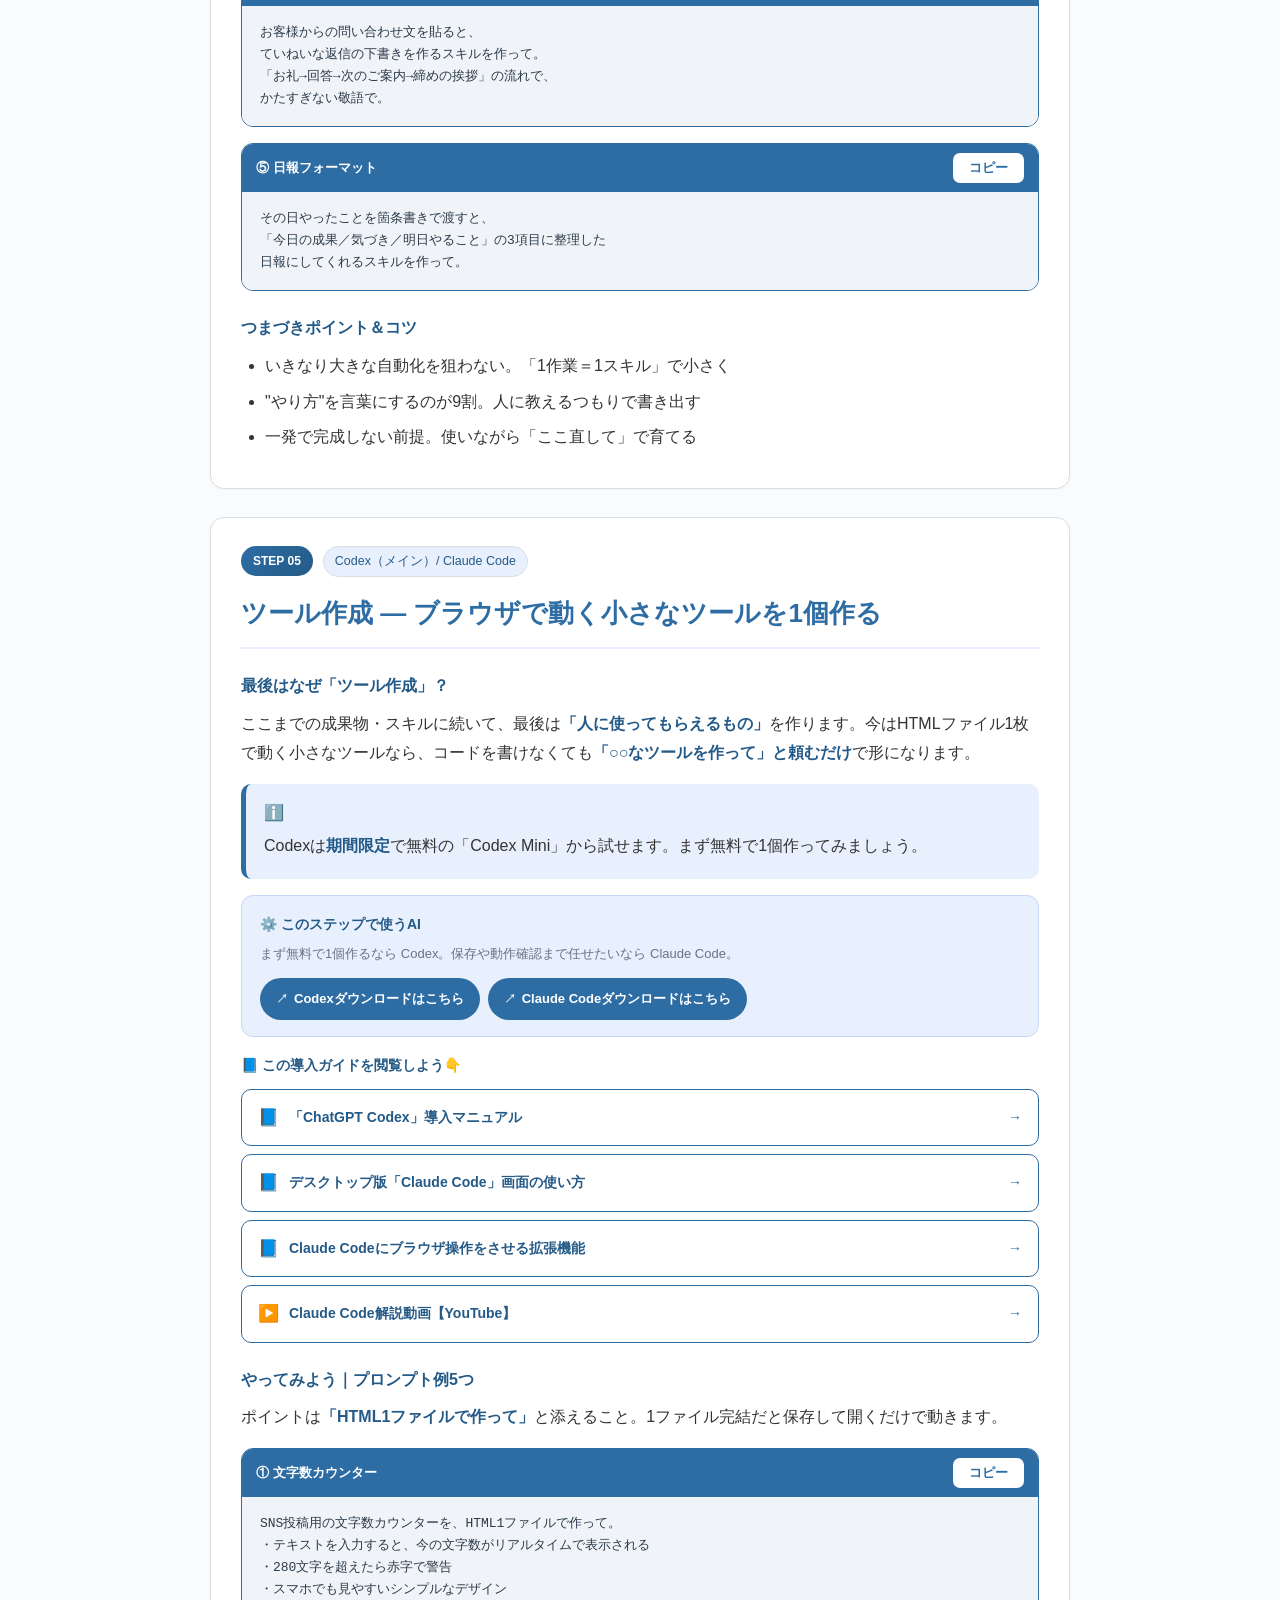
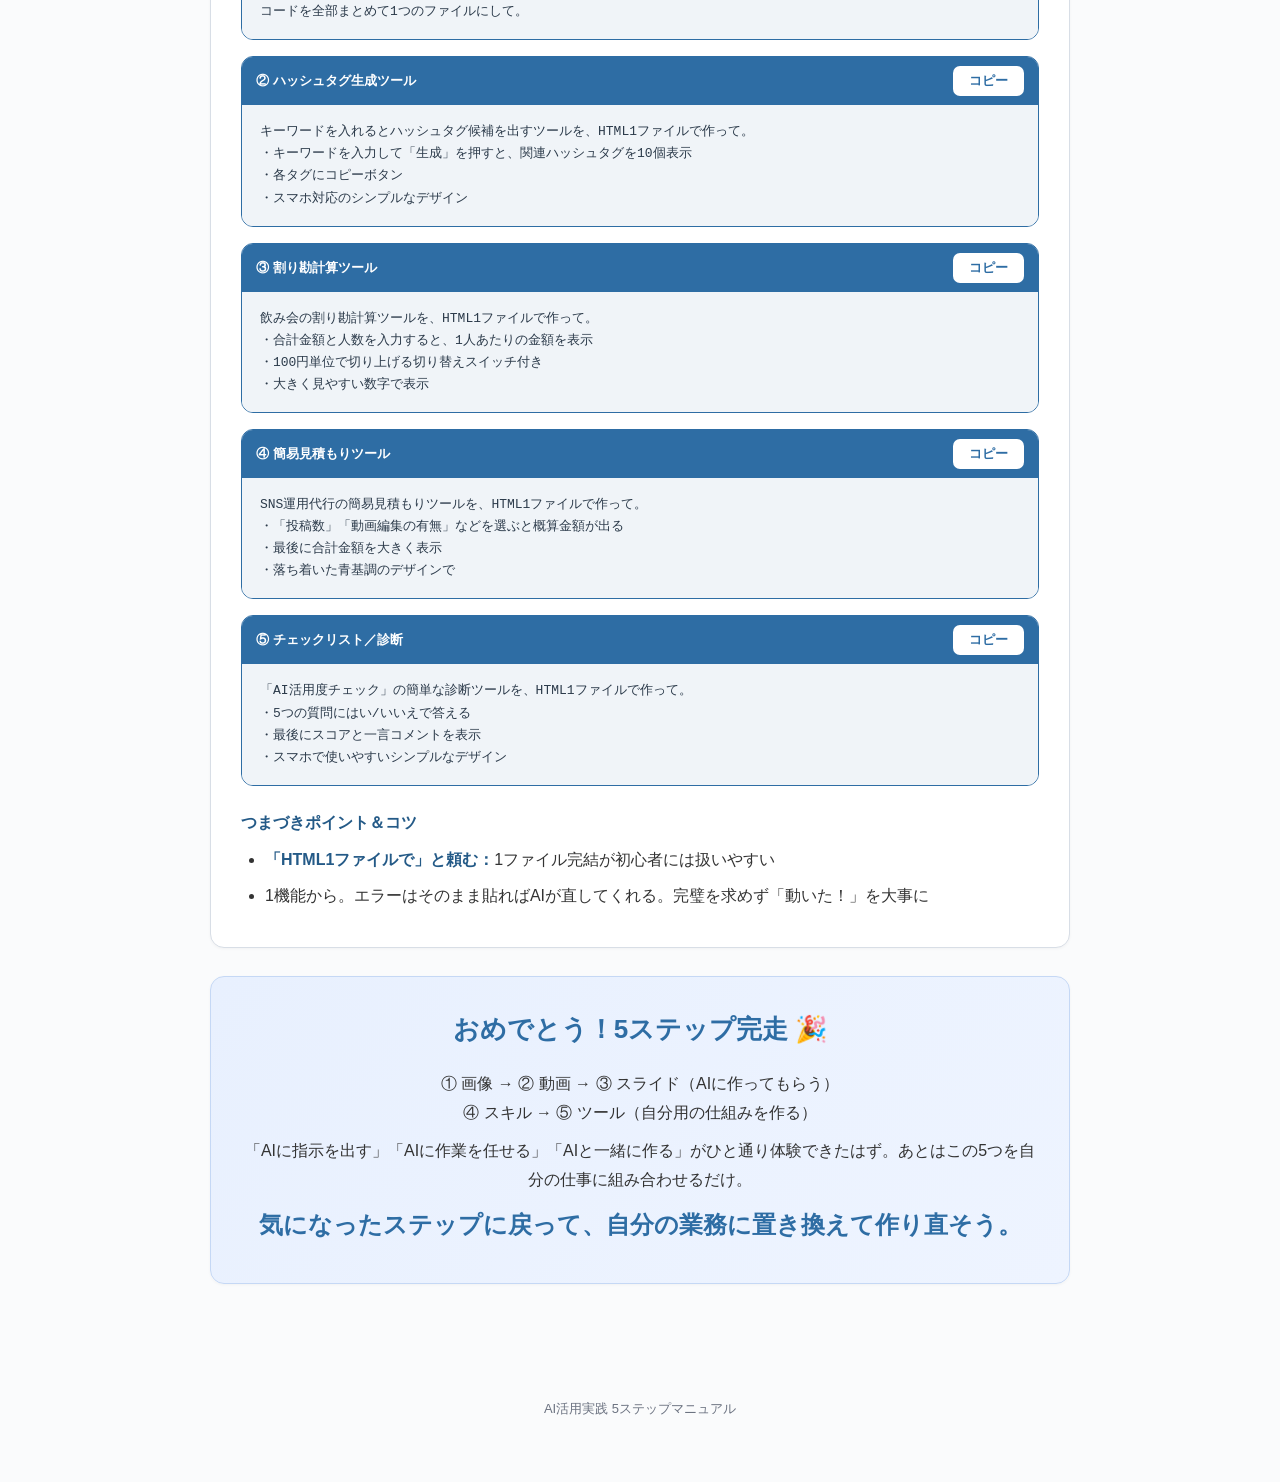
==== commit b65d7629: "文言調整・スライド例を初心者向けに簡易化・DLボタン化・解説動画リンク追加" ====
--- a/index.html
+++ b/index.html
@@ -48,7 +48,8 @@
       </table>
     </div>
     <div class="callout info">
-      <p><span class="strong">無料で試せます（2026年時点）</span></p>
+      <p><span class="strong">無料でも試せます（2026年時点）</span></p>
+      <p>有料版のAIを使った方が生成物のクオリティは高いですが、まずは無料版でも十分にこの5段階を体験できます。</p>
       <p>ChatGPT / Gemini … 無料プランでOK（画像・動画生成は回数制限あり）／ Google Flow … 無料枠あり（非課金でも1日50クレジット・Veo 2／Lite中心）／ Codex … 期間限定で無料ChatGPTプランにも開放中。軽量版「Codex Mini」が1日制限つきで試せる</p>
     </div>
   </section>
@@ -117,7 +118,7 @@
       <li>「かっこいい画像作って」だけ → 抽象的すぎて毎回バラバラに</li>
     </ul>
     <p><span class="strong">⭕ 4点セットで指定すると安定：</span>①用途 ②雰囲気 ③入れる要素 ④色</p>
-    <div class="callout warn"><strong>文字は苦手</strong>無料版のAIだと画像内の日本語文字は崩れやすい。タイトル文字はあとからCanva等で乗せる前提が安全。無料プランは生成回数に上限あり。</div>
+    <div class="callout warn"><strong>文字は苦手</strong>無料版のAIだと画像内の日本語文字は崩れやすい。生成画像への日本語文字の出力を安定させるには有料版を活用するのが推奨です。また無料プランは生成回数の上限が少なめです。</div>
   </section>
 
   <!-- STEP2 -->
@@ -205,39 +206,34 @@
     </div>
 
     <h3>やってみよう｜プロンプト例5つ</h3>
-    <p>まず①で構成（目次）を作り、OKを出してから②で中身を作るのが失敗しないコツです。</p>
-
-    <div class="prompt-card">
-      <div class="prompt-head"><span>① 提案スライドの構成</span><button class="copy-btn" data-target="p-s3-1">コピー</button></div>
-      <pre id="p-s3-1">SNS運用代行サービスの提案スライドを作りたい。
-相手は美容サロンのオーナー。全8枚くらいで、
-表紙→課題→解決策→事例→料金→次のステップ、の流れで
-スライドの構成（各ページのタイトルと内容の要点）を作って。</pre>
-    </div>
-    <div class="prompt-card">
-      <div class="prompt-head"><span>② 1ページの中身</span><button class="copy-btn" data-target="p-s3-2">コピー</button></div>
-      <pre id="p-s3-2">3枚目「解決策」のページの本文を、箇条書き3つで作って。
-1行は短く、専門用語は使わないで。</pre>
-    </div>
-    <div class="prompt-card">
-      <div class="prompt-head"><span>③ 自己紹介スライドの構成</span><button class="copy-btn" data-target="p-s3-3">コピー</button></div>
-      <pre id="p-s3-3">初対面の経営者向けに、自己紹介スライドを作りたい。
-全5枚で、名前と実績→できること→お客様の声→料金→連絡先、
-の流れで各ページのタイトルと要点を作って。
-信頼感が伝わるトーンで。</pre>
-    </div>
-    <div class="prompt-card">
-      <div class="prompt-head"><span>④ セミナー資料の構成</span><button class="copy-btn" data-target="p-s3-4">コピー</button></div>
-      <pre id="p-s3-4">「初心者向けAI活用セミナー」の登壇資料を作りたい。
-60分・全15枚くらいを想定。
-つかみ→AIでできること→実演→受講者の次の一歩、
-の流れで構成案を作って。</pre>
-    </div>
-    <div class="prompt-card">
-      <div class="prompt-head"><span>⑤ 話す原稿（台本）にする</span><button class="copy-btn" data-target="p-s3-5">コピー</button></div>
-      <pre id="p-s3-5">さっき作ったスライドの構成をもとに、
-各ページで実際に話す原稿を、話し言葉で作って。
-1ページあたり30秒〜40秒で話せる分量で。</pre>
+    <p>むずかしく考えず、上から順にコピペして試すだけでOK。①で全体の骨組みを作って、②以降で1ページずつ仕上げていきます。</p>
+
+    <div class="prompt-card">
+      <div class="prompt-head"><span>① まず構成を考えてもらう</span><button class="copy-btn" data-target="p-s3-1">コピー</button></div>
+      <pre id="p-s3-1">自己紹介のスライドを作りたいです。
+全部で5枚くらいで、各ページのタイトルだけ考えてください。</pre>
+    </div>
+    <div class="prompt-card">
+      <div class="prompt-head"><span>② 1ページぶんの文章を作る</span><button class="copy-btn" data-target="p-s3-2">コピー</button></div>
+      <pre id="p-s3-2">1枚目「自己紹介」のページに書く文章を、
+3行くらいの短い文で作ってください。</pre>
+    </div>
+    <div class="prompt-card">
+      <div class="prompt-head"><span>③ やさしい言葉に直す</span><button class="copy-btn" data-target="p-s3-3">コピー</button></div>
+      <pre id="p-s3-3">次の文章を、スライド用に短く・やさしい言葉に直してください。
+
+（ここに直したい文章を貼る）</pre>
+    </div>
+    <div class="prompt-card">
+      <div class="prompt-head"><span>④ 箇条書きにまとめる</span><button class="copy-btn" data-target="p-s3-4">コピー</button></div>
+      <pre id="p-s3-4">次の内容を、スライドに載せる箇条書き3つにまとめてください。
+
+（ここにまとめたい内容を貼る）</pre>
+    </div>
+    <div class="prompt-card">
+      <div class="prompt-head"><span>⑤ タイトル案を出してもらう</span><button class="copy-btn" data-target="p-s3-5">コピー</button></div>
+      <pre id="p-s3-5">「はじめてのAI活用」というテーマのスライドの、
+表紙タイトル案を5つ考えてください。</pre>
     </div>
 
     <h3>つまづきポイント＆コツ</h3>
@@ -260,16 +256,17 @@
       <div class="pick-label">🛠 このステップで使うAI</div>
       <div class="pick-note">まず無料で触るなら Codex。保存・呼び出しの仕組みをしっかり使うなら Claude Code。</div>
       <div class="btn-row">
-        <a class="ai-btn" href="https://chatgpt.com/codex" target="_blank" rel="noopener">Codexを開く</a>
-        <a class="ai-btn" href="https://claude.com/claude-code" target="_blank" rel="noopener">Claude Codeを見る</a>
+        <a class="ai-btn" href="https://chatgpt.com/codex" target="_blank" rel="noopener">Codexダウンロードはこちら</a>
+        <a class="ai-btn" href="https://claude.com/download" target="_blank" rel="noopener">Claude Codeダウンロードはこちら</a>
       </div>
     </div>
 
     <div class="guides">
-      <div class="pick-label">📘 つまずいたら、この導入ガイド</div>
+      <div class="pick-label">📘 この導入ガイドを閲覧しよう👇️</div>
       <a class="guide-btn" href="https://ryoya9595.github.io/codex-ai-secretary-manual-client/" target="_blank" rel="noopener">「ChatGPT Codex」導入マニュアル<span class="arrow">→</span></a>
       <a class="guide-btn" href="https://utage-system.com/members/zT66X07UciKh/course/uPGqpwg0Y5U0/lesson/OoQTzL6Q9vS5" target="_blank" rel="noopener">デスクトップ版「Claude Code」画面の使い方<span class="arrow">→</span></a>
       <a class="guide-btn" href="https://utage-system.com/members/zT66X07UciKh/course/uPGqpwg0Y5U0/lesson/yFdA09X26WuR" target="_blank" rel="noopener">Claude CodeのSkills機能で作業を半自動化する方法<span class="arrow">→</span></a>
+      <a class="guide-btn video" href="https://youtu.be/F1JFCT05Vs0?si=J3fJqLiZ8pHC8FXD" target="_blank" rel="noopener">Claude Code解説動画【YouTube】<span class="arrow">→</span></a>
     </div>
 
     <h3>やってみよう｜プロンプト例5つ</h3>
@@ -328,16 +325,17 @@
       <div class="pick-label">⚙️ このステップで使うAI</div>
       <div class="pick-note">まず無料で1個作るなら Codex。保存や動作確認まで任せたいなら Claude Code。</div>
       <div class="btn-row">
-        <a class="ai-btn" href="https://chatgpt.com/codex" target="_blank" rel="noopener">Codexを開く</a>
-        <a class="ai-btn" href="https://claude.com/claude-code" target="_blank" rel="noopener">Claude Codeを見る</a>
+        <a class="ai-btn" href="https://chatgpt.com/codex" target="_blank" rel="noopener">Codexダウンロードはこちら</a>
+        <a class="ai-btn" href="https://claude.com/download" target="_blank" rel="noopener">Claude Codeダウンロードはこちら</a>
       </div>
     </div>
 
     <div class="guides">
-      <div class="pick-label">📘 つまずいたら、この導入ガイド</div>
+      <div class="pick-label">📘 この導入ガイドを閲覧しよう👇️</div>
       <a class="guide-btn" href="https://ryoya9595.github.io/codex-ai-secretary-manual-client/" target="_blank" rel="noopener">「ChatGPT Codex」導入マニュアル<span class="arrow">→</span></a>
       <a class="guide-btn" href="https://utage-system.com/members/zT66X07UciKh/course/uPGqpwg0Y5U0/lesson/OoQTzL6Q9vS5" target="_blank" rel="noopener">デスクトップ版「Claude Code」画面の使い方<span class="arrow">→</span></a>
       <a class="guide-btn" href="https://utage-system.com/members/zT66X07UciKh/course/uPGqpwg0Y5U0/lesson/9z2mD9nzUimP" target="_blank" rel="noopener">Claude Codeにブラウザ操作をさせる拡張機能<span class="arrow">→</span></a>
+      <a class="guide-btn video" href="https://youtu.be/F1JFCT05Vs0?si=J3fJqLiZ8pHC8FXD" target="_blank" rel="noopener">Claude Code解説動画【YouTube】<span class="arrow">→</span></a>
     </div>
 
     <h3>やってみよう｜プロンプト例5つ</h3>
--- a/styles.css
+++ b/styles.css
@@ -175,6 +175,7 @@
 }
 .guide-btn:hover { background: var(--light-blue); text-decoration: none; box-shadow: 0 4px 12px rgba(46,109,164,.12); }
 .guide-btn::before { content: "📘"; font-size: 17px; }
+.guide-btn.video::before { content: "▶️"; }
 .guide-btn .arrow { margin-left: auto; color: var(--blue); font-weight: 700; }
 
 /* ===== Footer ===== */
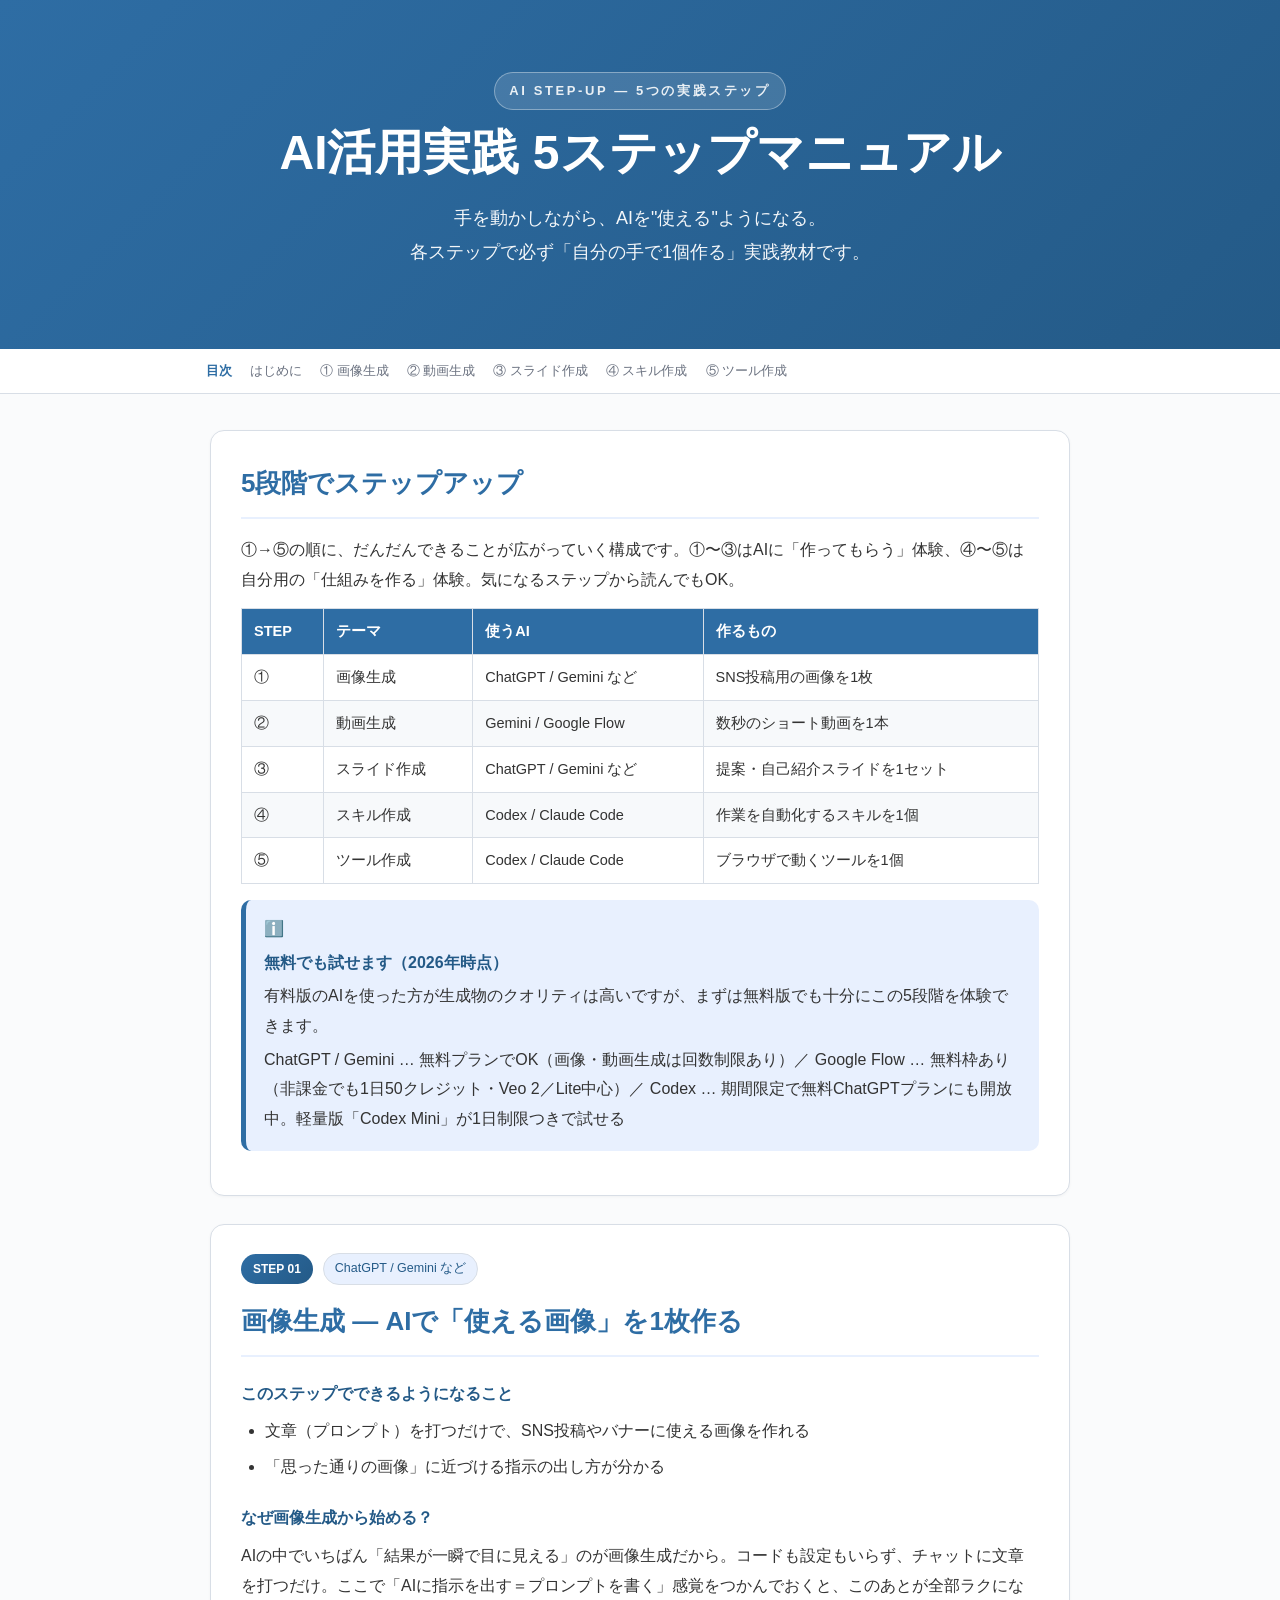
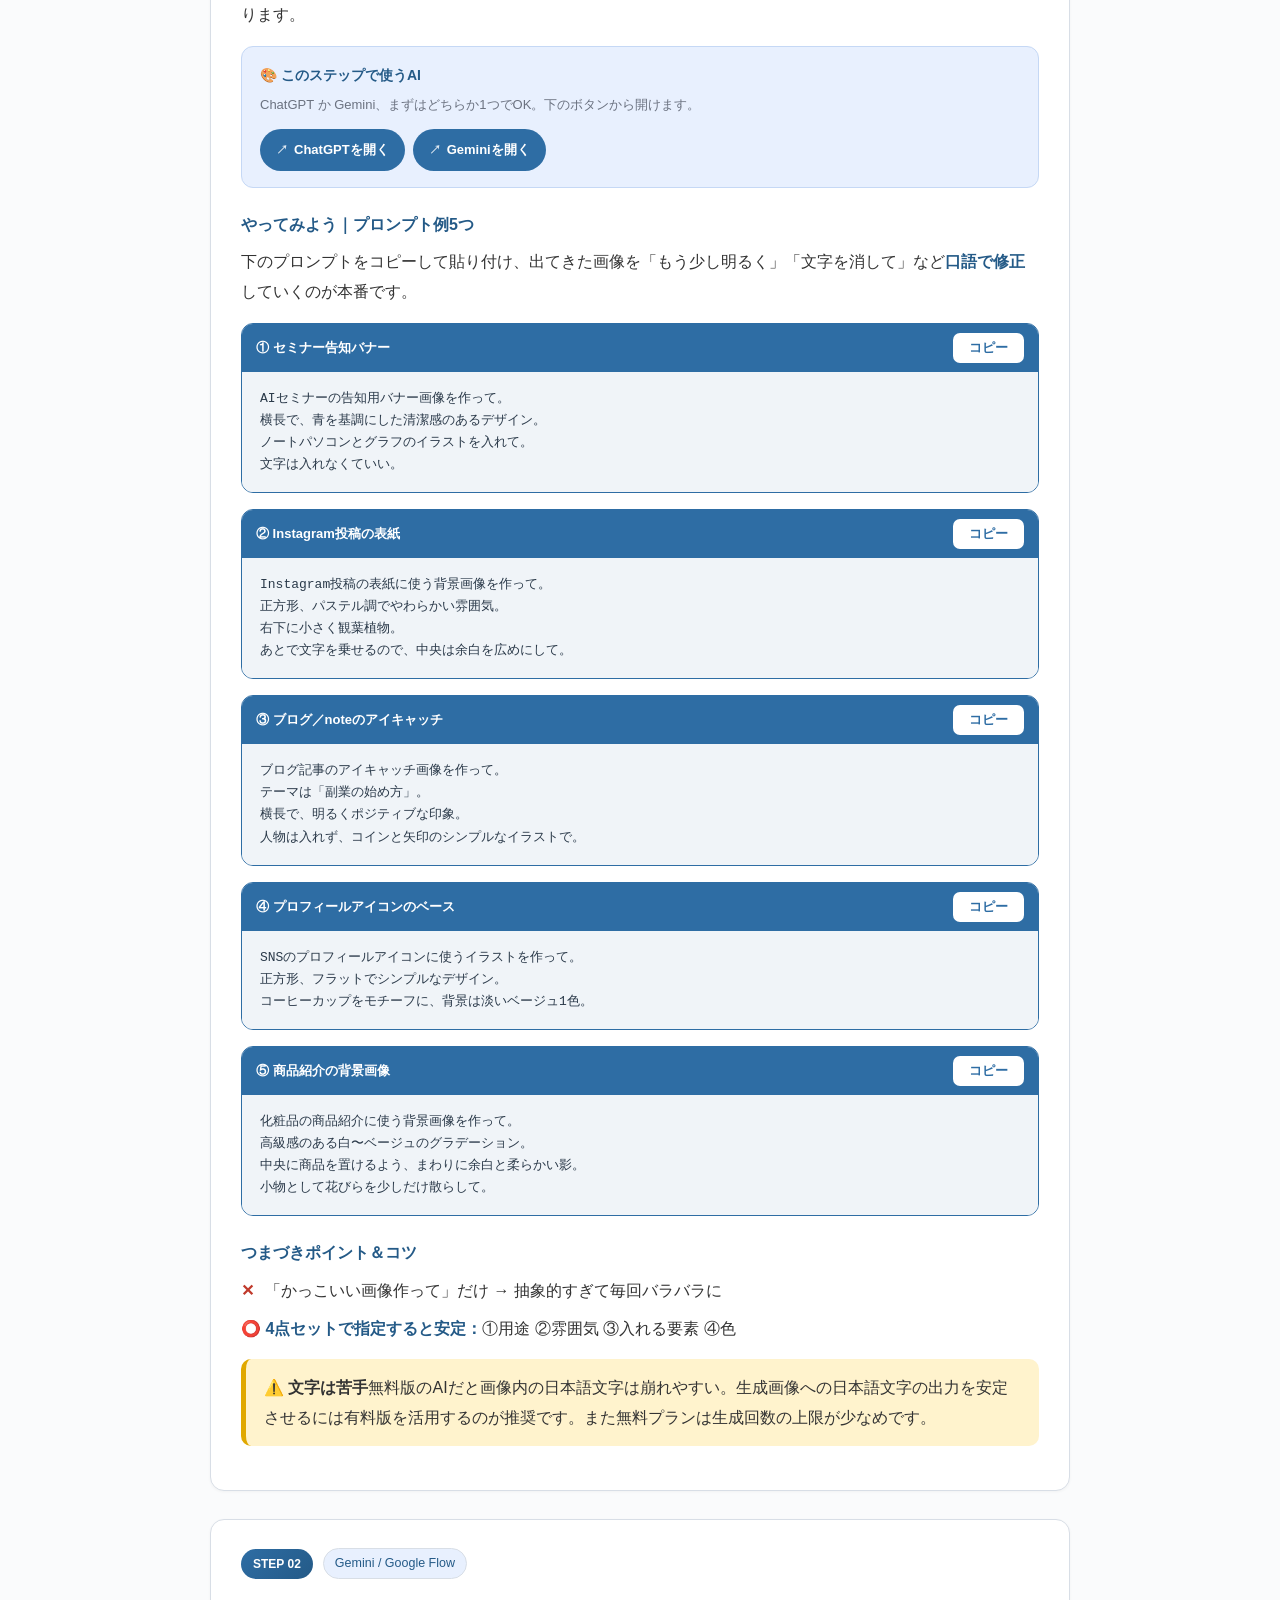
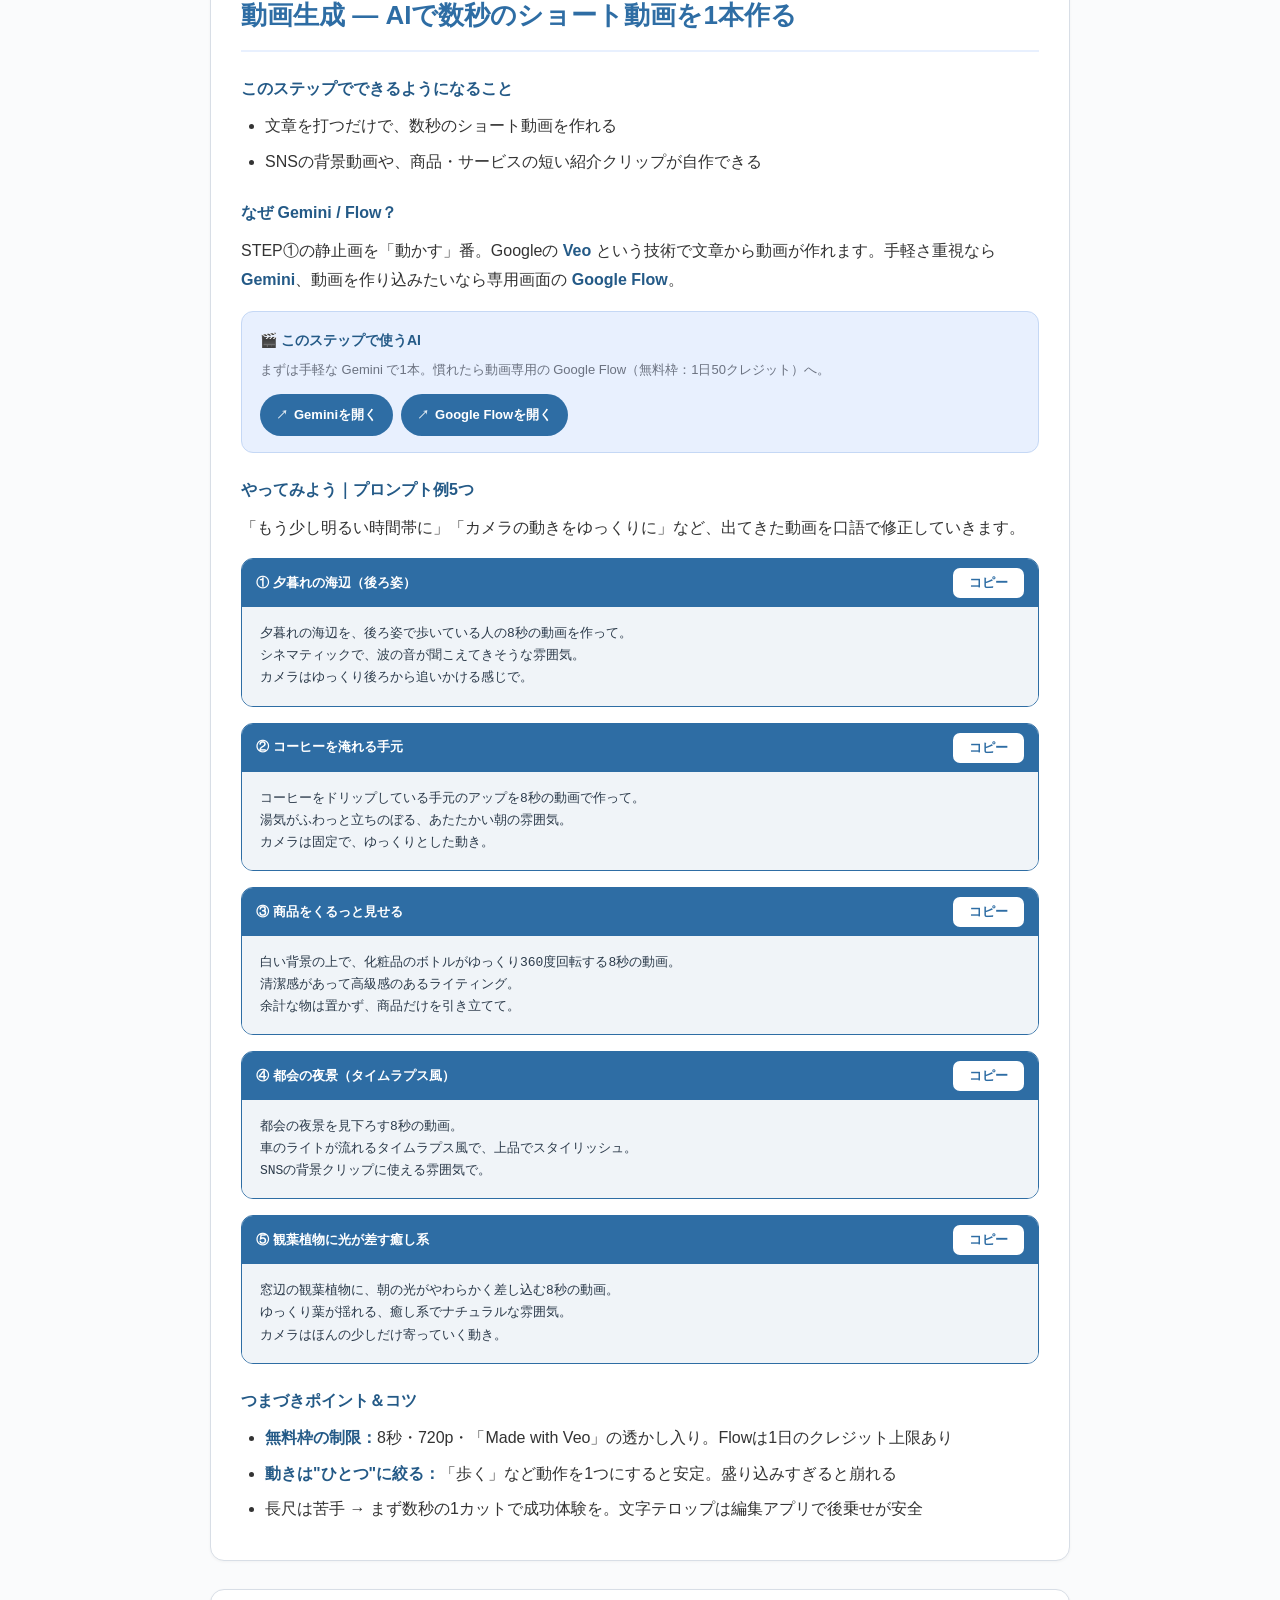
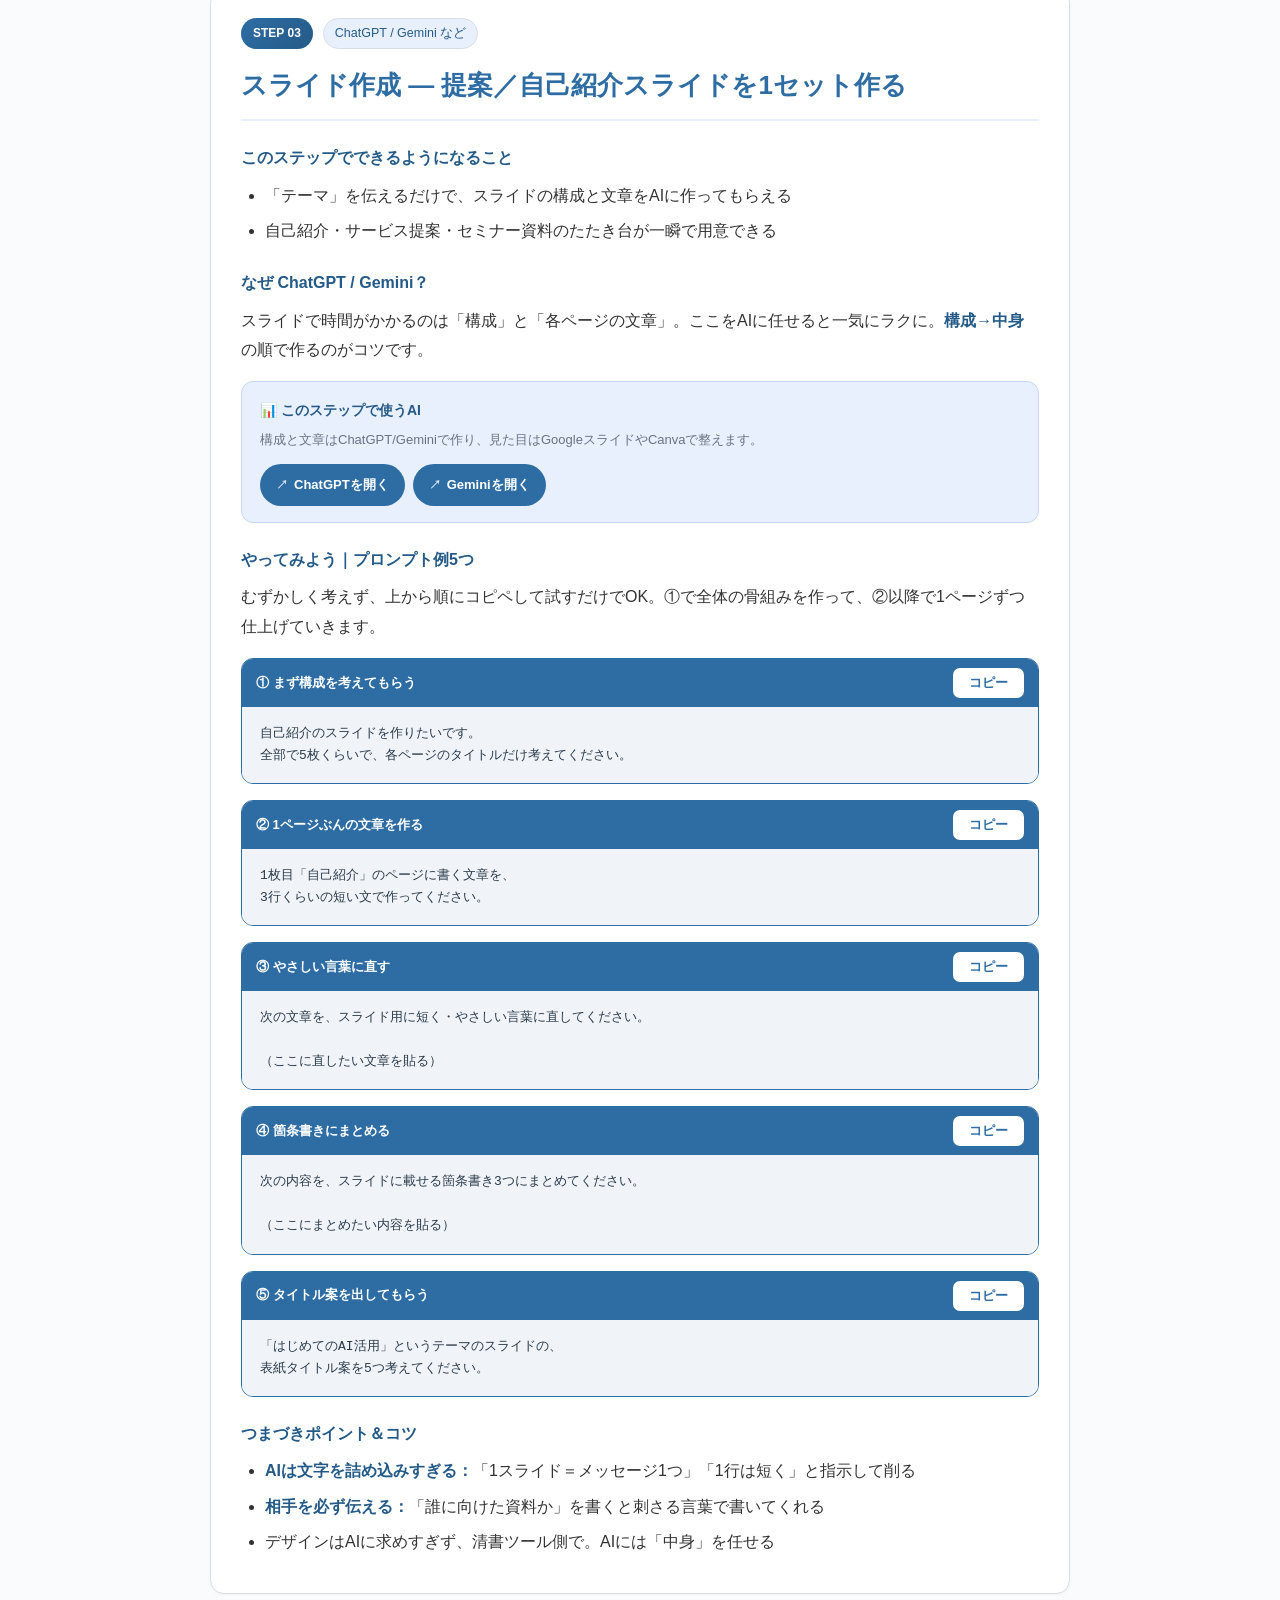
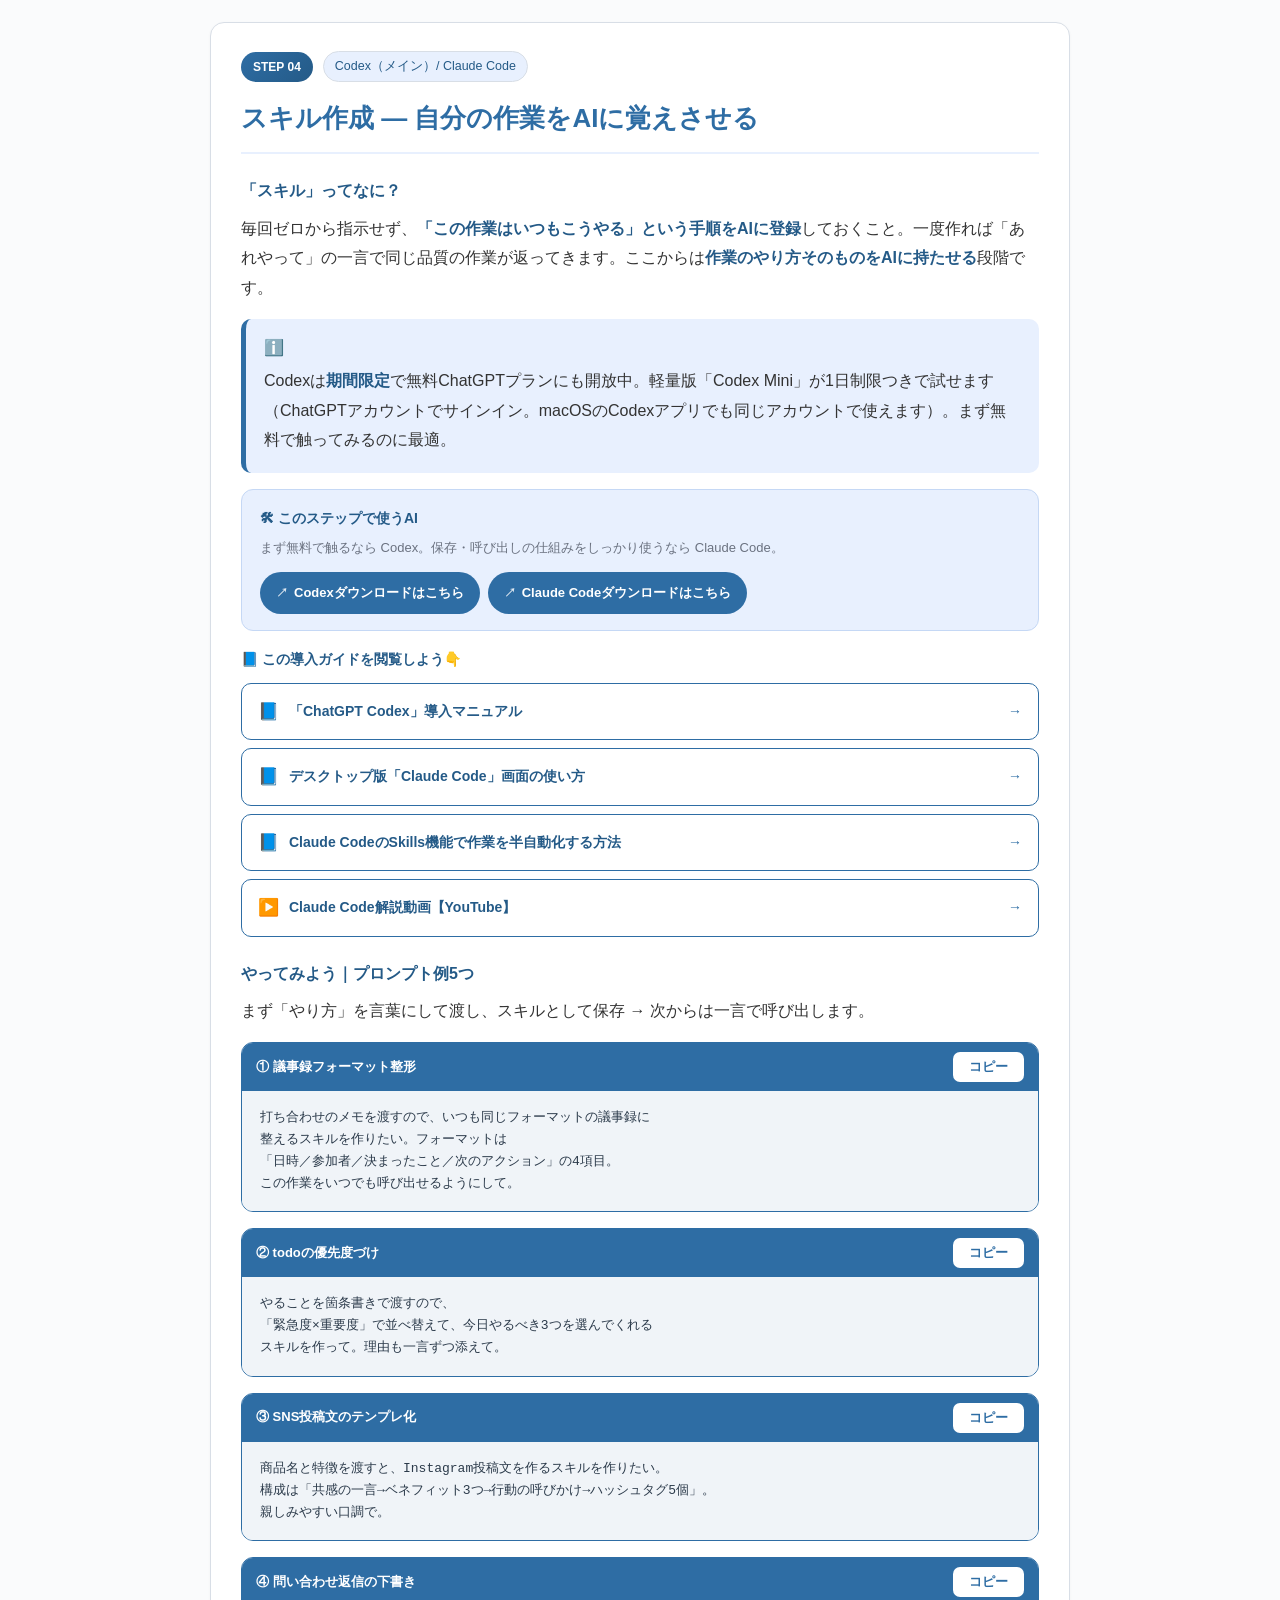
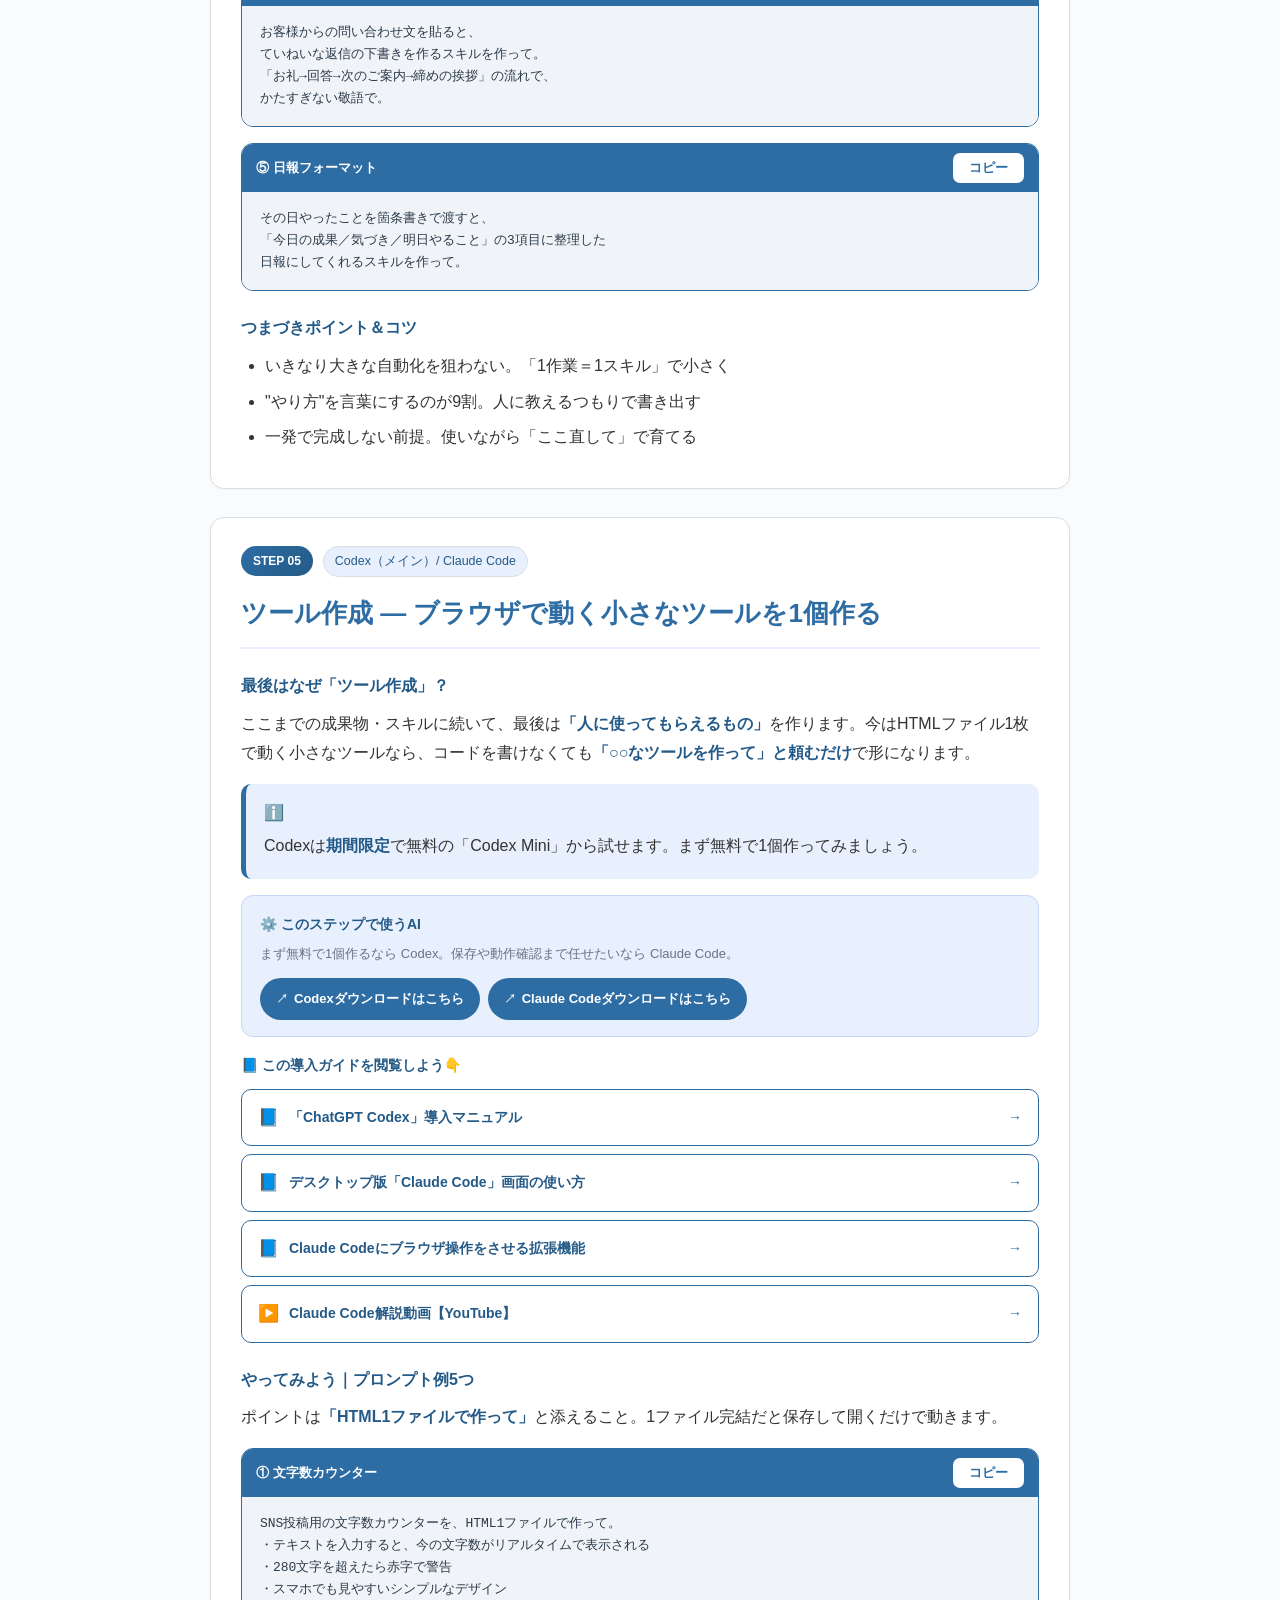
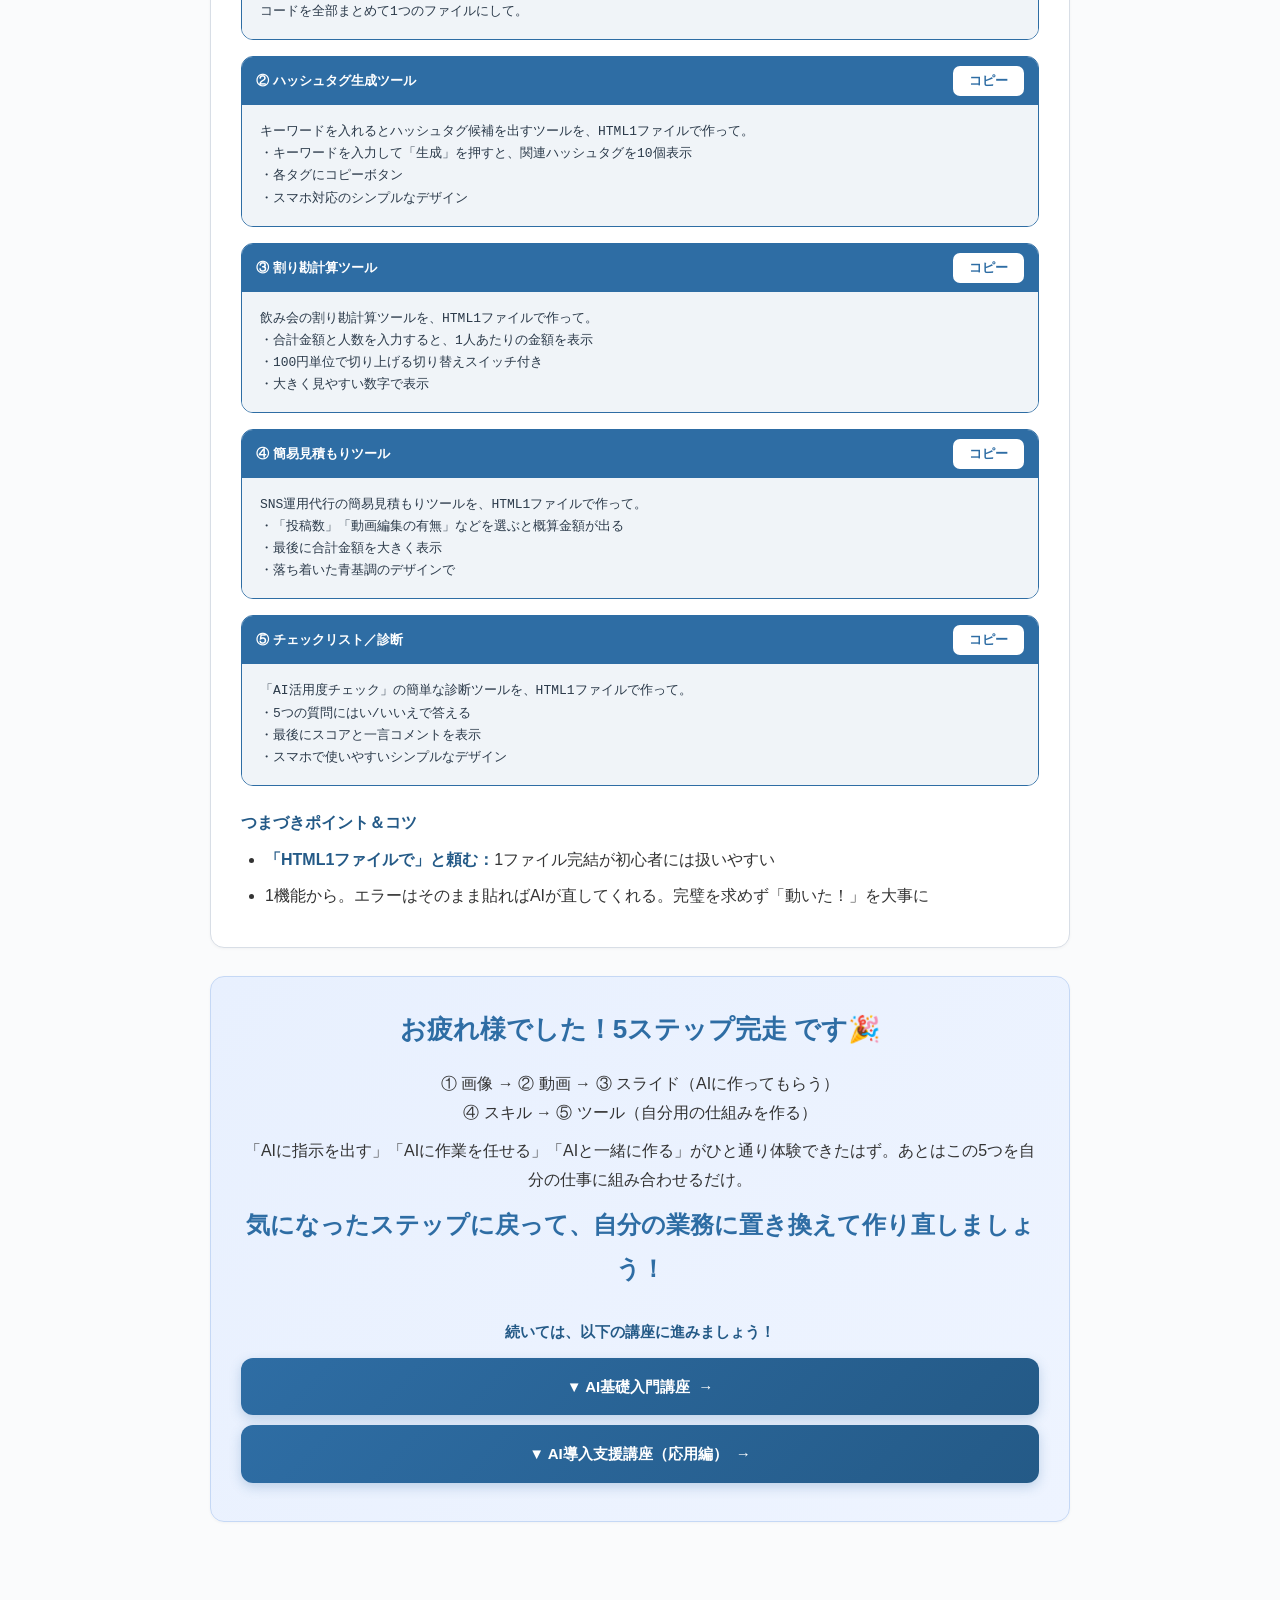
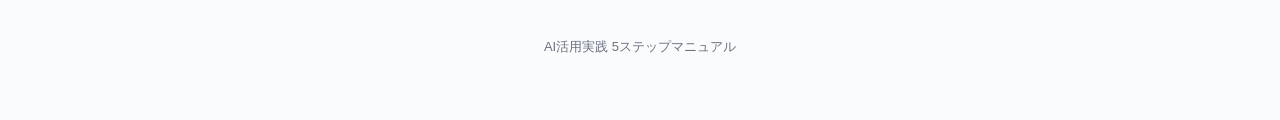
==== commit e53866bf: "完走メッセージの文言調整・次の講座への導線ボタンを末尾に追加" ====
--- a/index.html
+++ b/index.html
@@ -387,10 +387,16 @@
 
   <!-- 完走 -->
   <section class="block finish">
-    <h2>おめでとう！5ステップ完走 🎉</h2>
+    <h2>お疲れ様でした！5ステップ完走 です🎉</h2>
     <p>① 画像 → ② 動画 → ③ スライド（AIに作ってもらう）<br>④ スキル → ⑤ ツール（自分用の仕組みを作る）</p>
     <p>「AIに指示を出す」「AIに作業を任せる」「AIと一緒に作る」がひと通り体験できたはず。あとはこの5つを自分の仕事に組み合わせるだけ。</p>
-    <p class="closing-line">気になったステップに戻って、自分の業務に置き換えて作り直そう。</p>
+    <p class="closing-line">気になったステップに戻って、自分の業務に置き換えて作り直しましょう！</p>
+
+    <div class="next-courses">
+      <div class="nc-title">続いては、以下の講座に進みましょう！</div>
+      <a class="course-btn" href="https://utage-system.com/members/zT66X07UciKh/course/uPGqpwg0Y5U0" target="_blank" rel="noopener">▼ AI基礎入門講座<span class="arrow">→</span></a>
+      <a class="course-btn" href="https://utage-system.com/members/zT66X07UciKh/course/sHgO8hrKaEES" target="_blank" rel="noopener">▼ AI導入支援講座（応用編）<span class="arrow">→</span></a>
+    </div>
   </section>
 
 </main>
--- a/styles.css
+++ b/styles.css
@@ -178,6 +178,20 @@
 .guide-btn.video::before { content: "▶️"; }
 .guide-btn .arrow { margin-left: auto; color: var(--blue); font-weight: 700; }
 
+/* ===== Next courses ===== */
+.next-courses { margin-top: 26px; text-align: left; }
+.next-courses .nc-title { font-weight: 700; color: var(--blue-dark); font-size: 15px; margin-bottom: 12px; text-align: center; }
+.course-btn {
+  display: flex; align-items: center; justify-content: center; gap: 8px;
+  background: linear-gradient(135deg, var(--blue), var(--blue-dark)); color: #fff;
+  font-weight: 700; font-size: 15px; padding: 15px 20px; border-radius: 12px;
+  margin: 10px 0; text-decoration: none;
+  box-shadow: 0 4px 12px rgba(46,109,164,.25);
+  transition: transform 0.15s ease, box-shadow 0.15s ease;
+}
+.course-btn:hover { transform: translateY(-2px); box-shadow: 0 8px 18px rgba(46,109,164,.32); text-decoration: none; }
+.course-btn .arrow { font-weight: 700; }
+
 /* ===== Footer ===== */
 .site-footer { text-align: center; padding: 32px 20px 48px; color: var(--muted); font-size: 13px; }
 
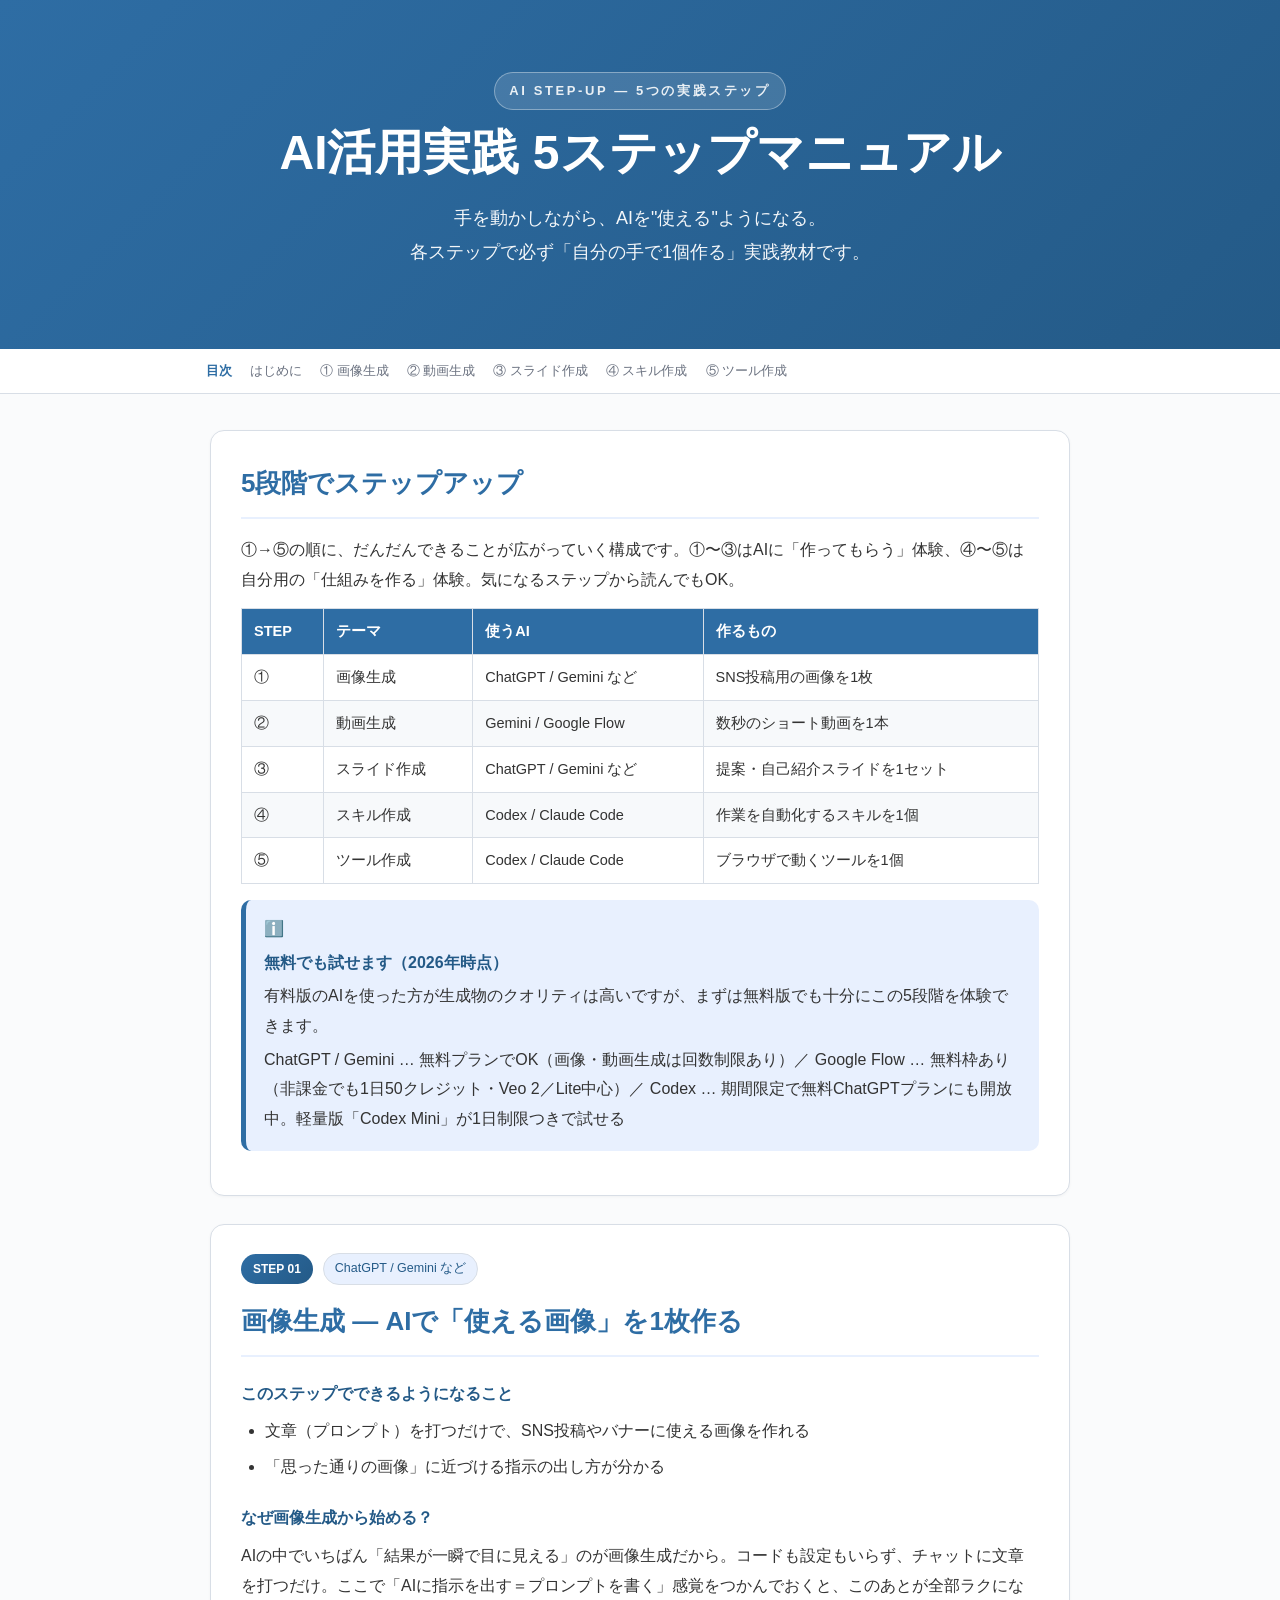
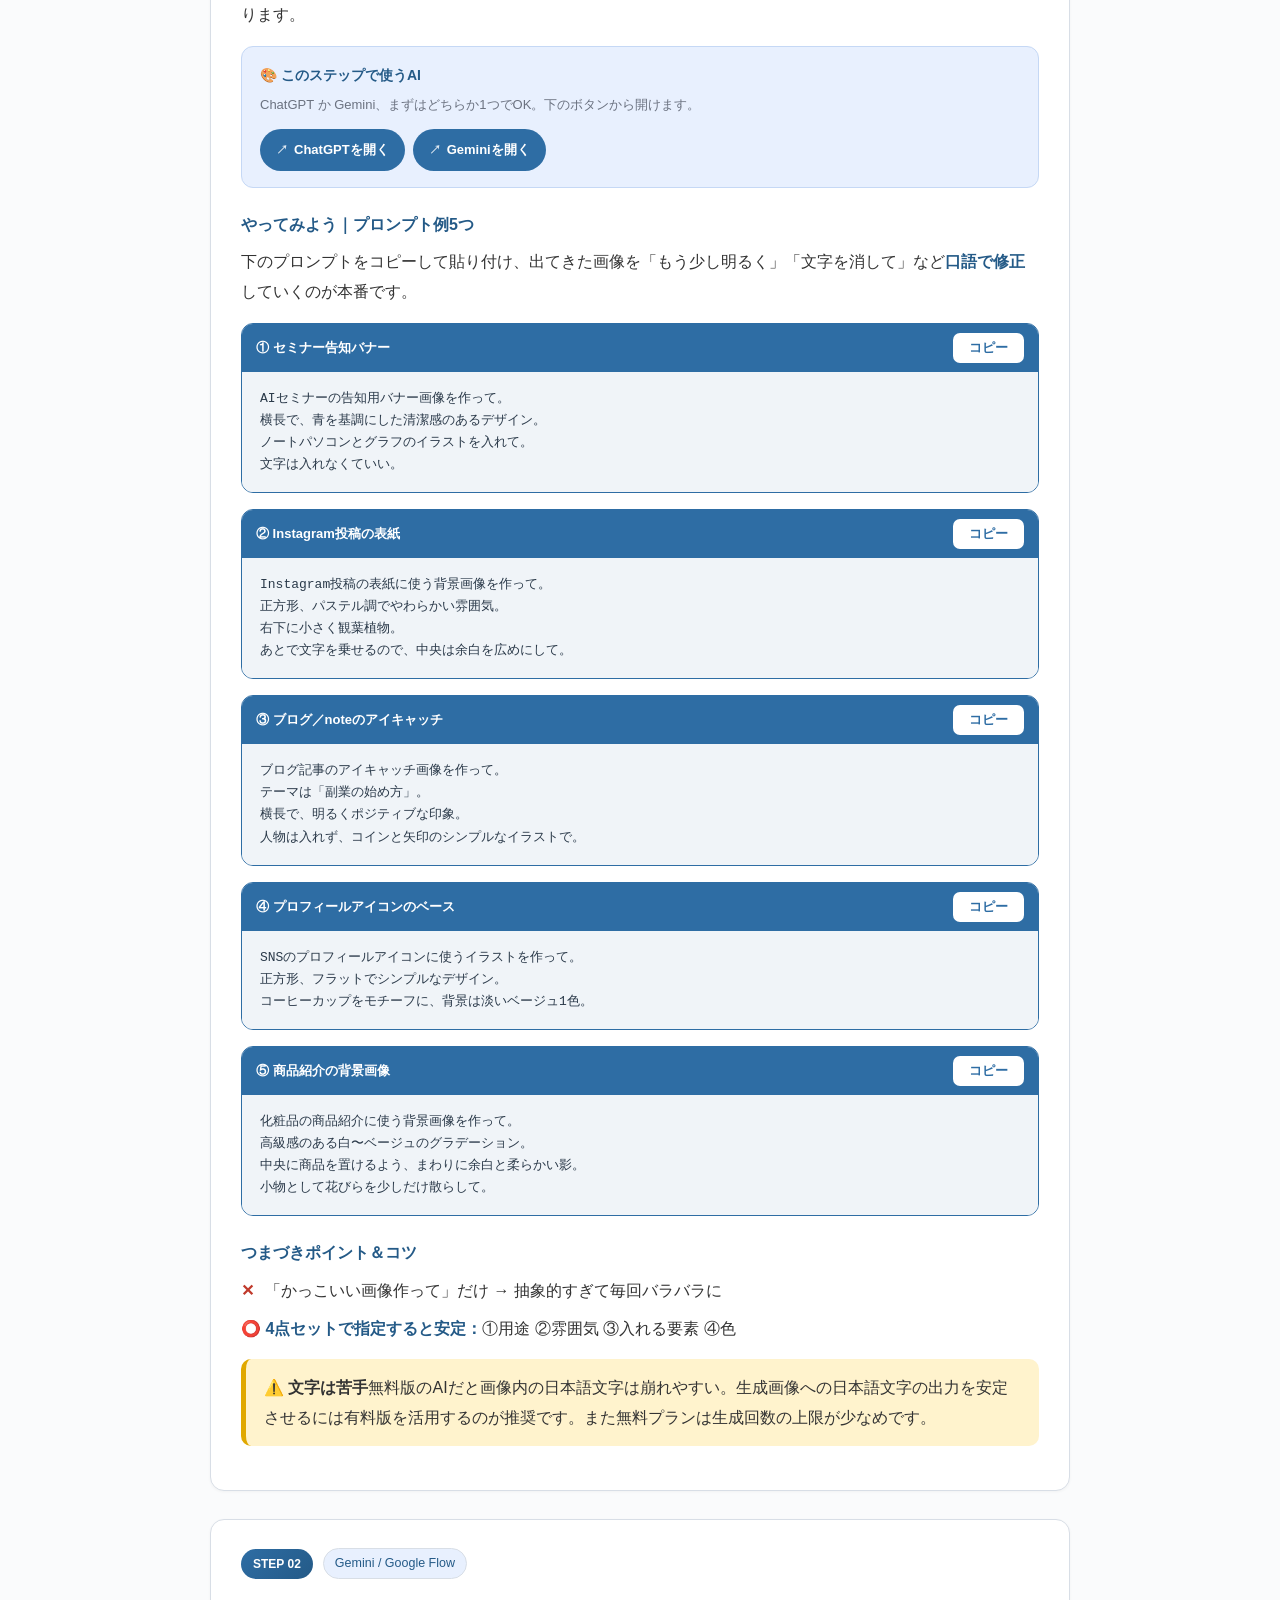
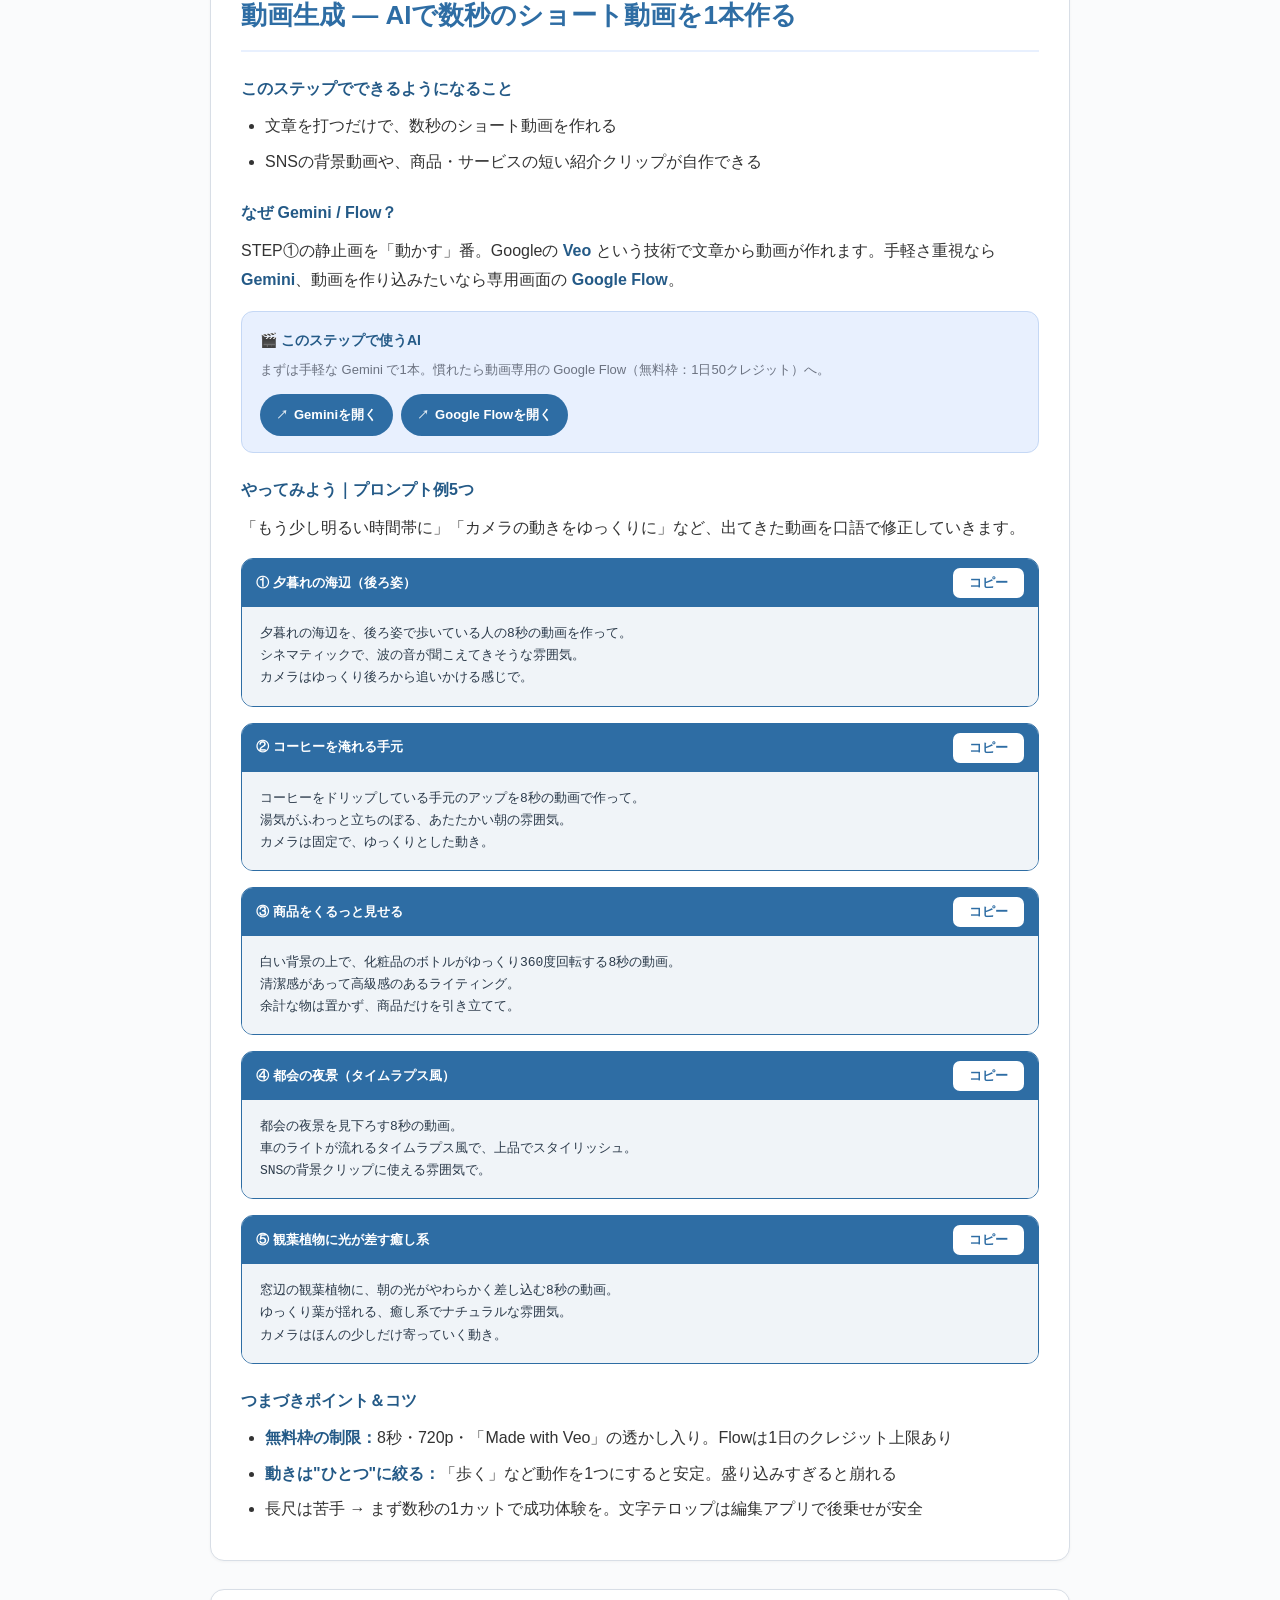
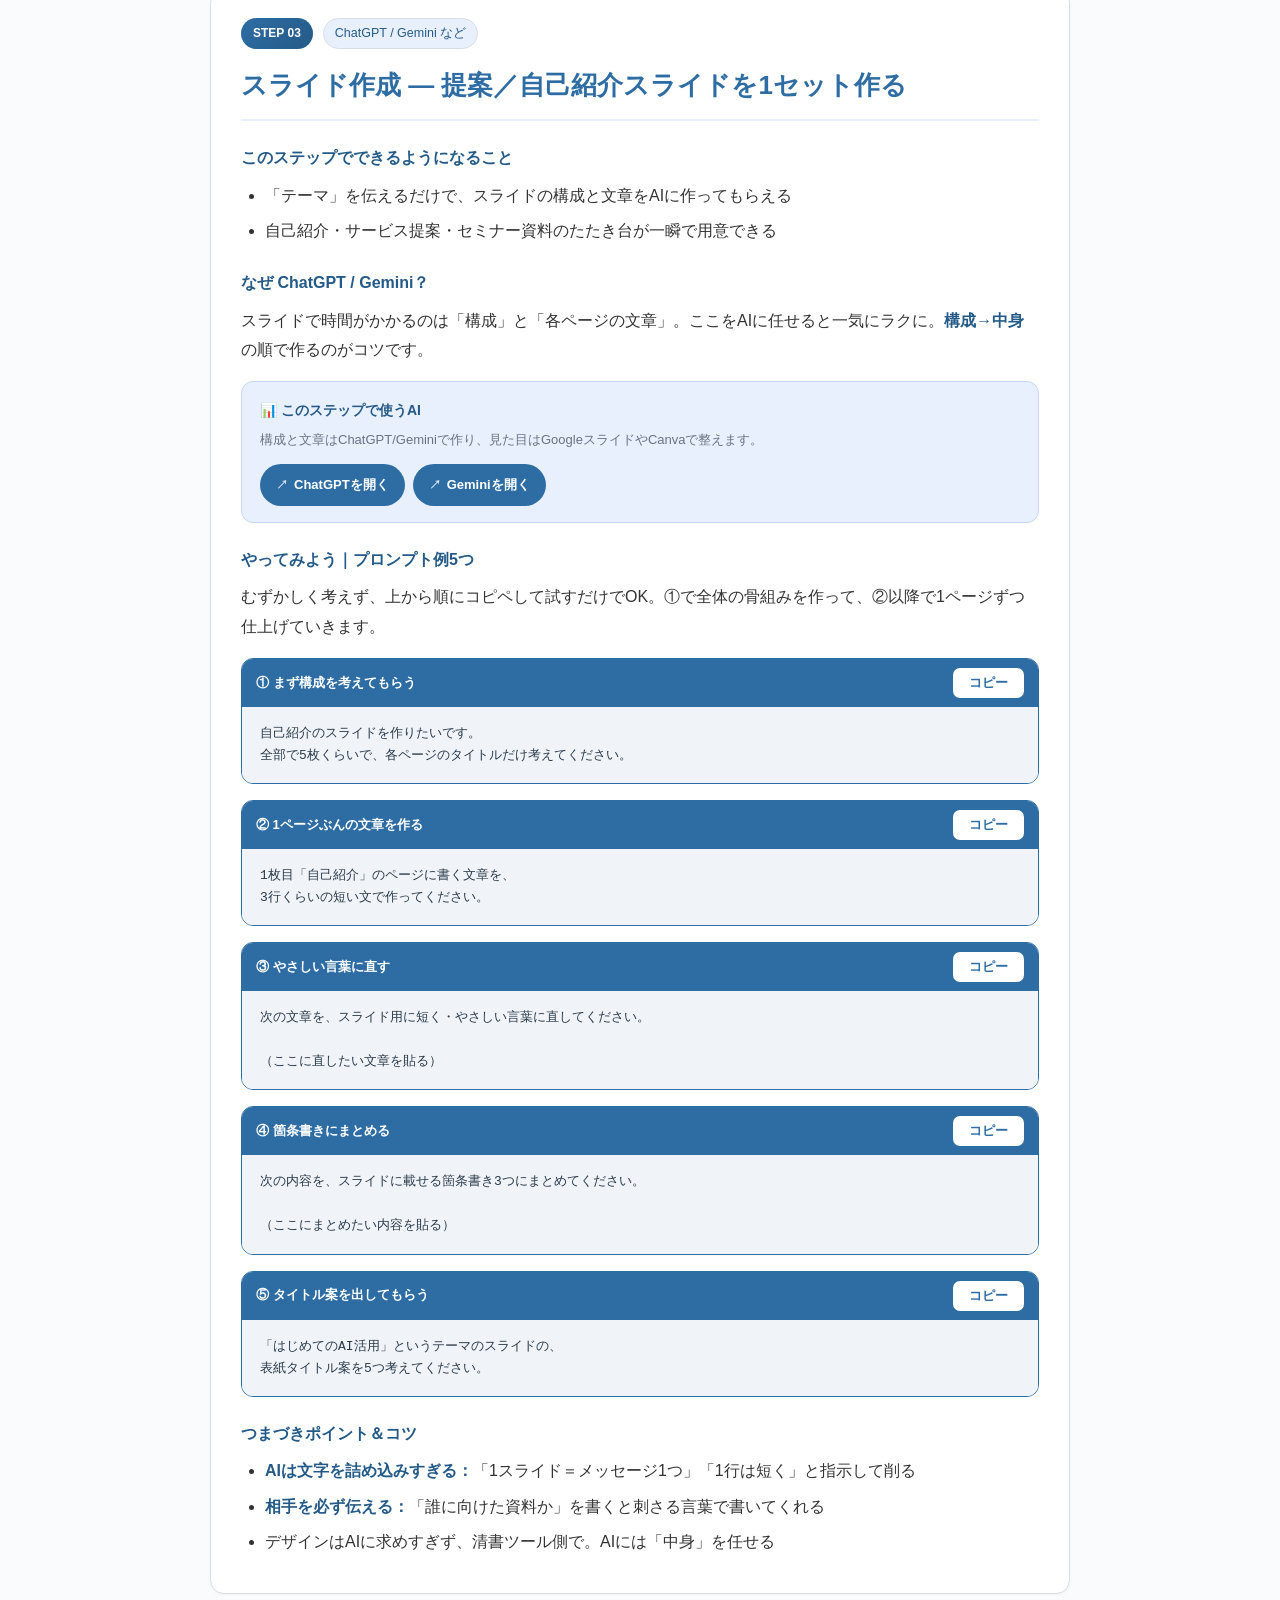
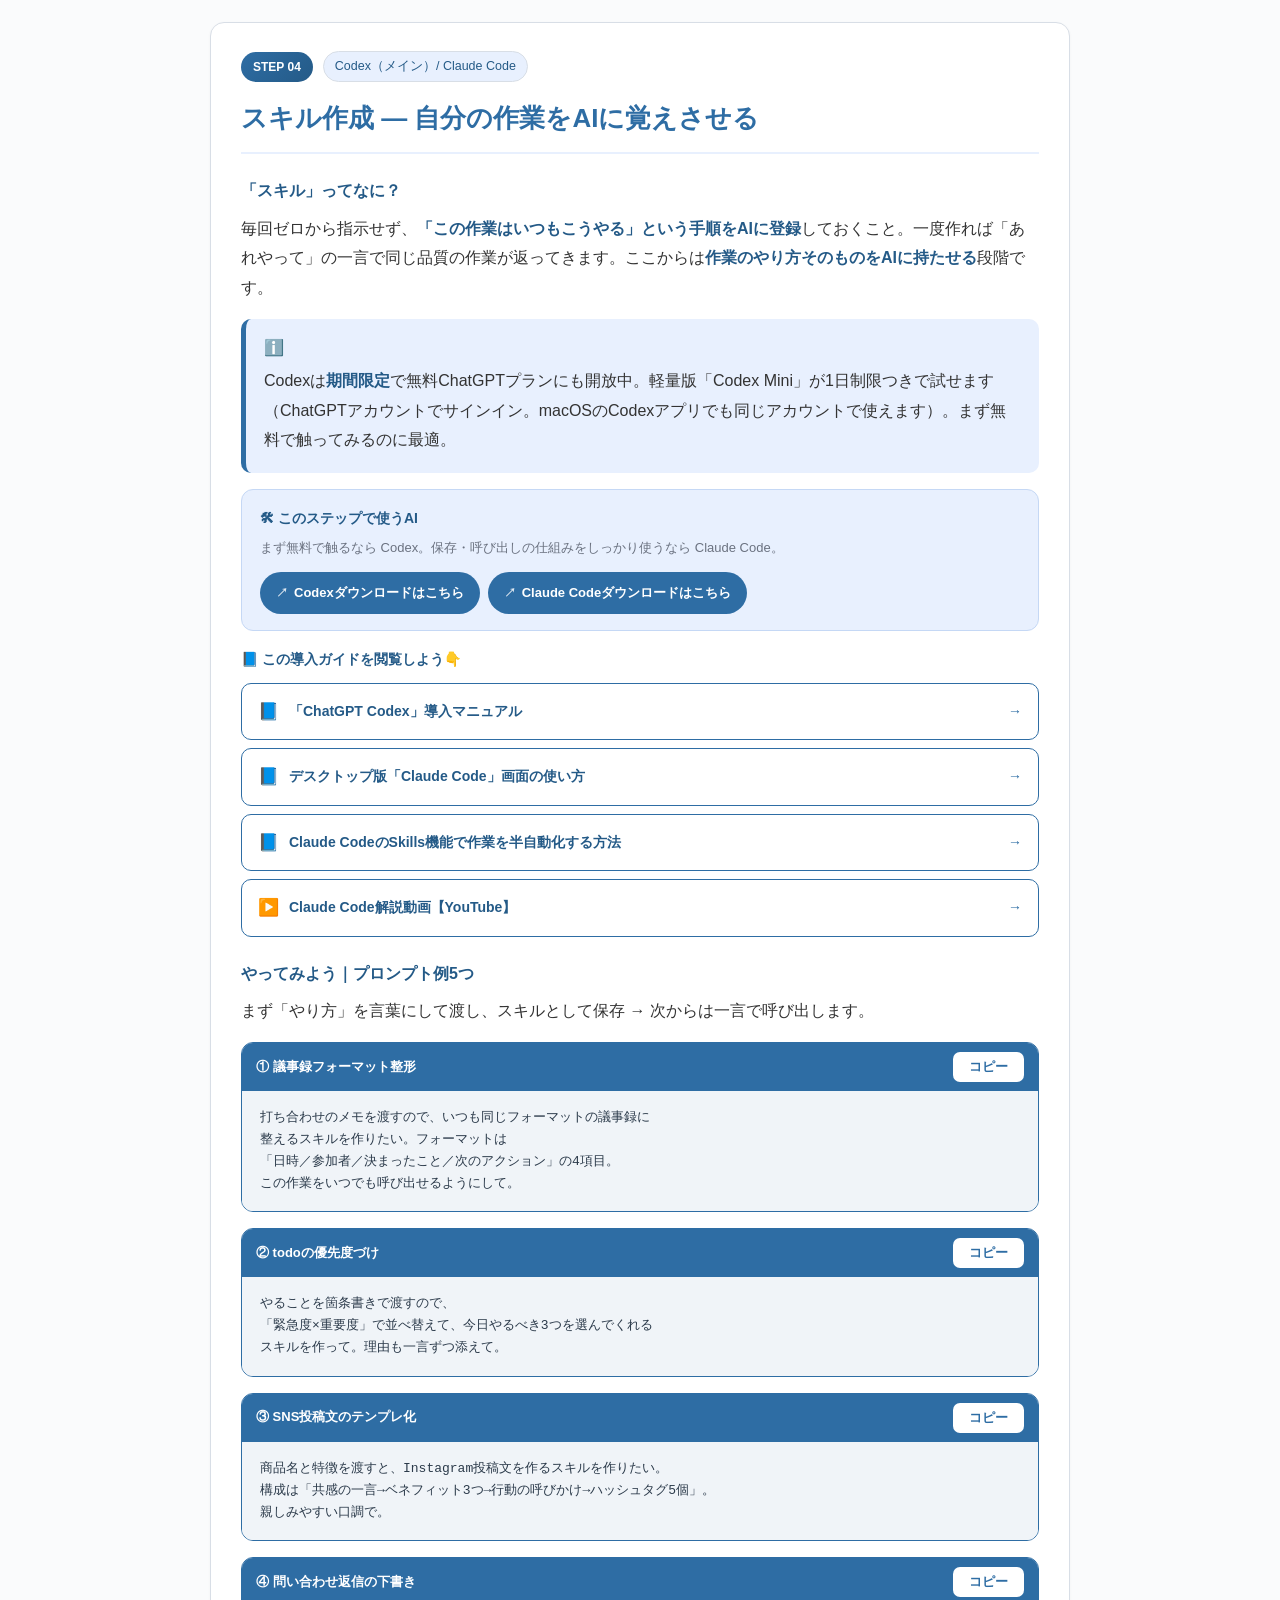
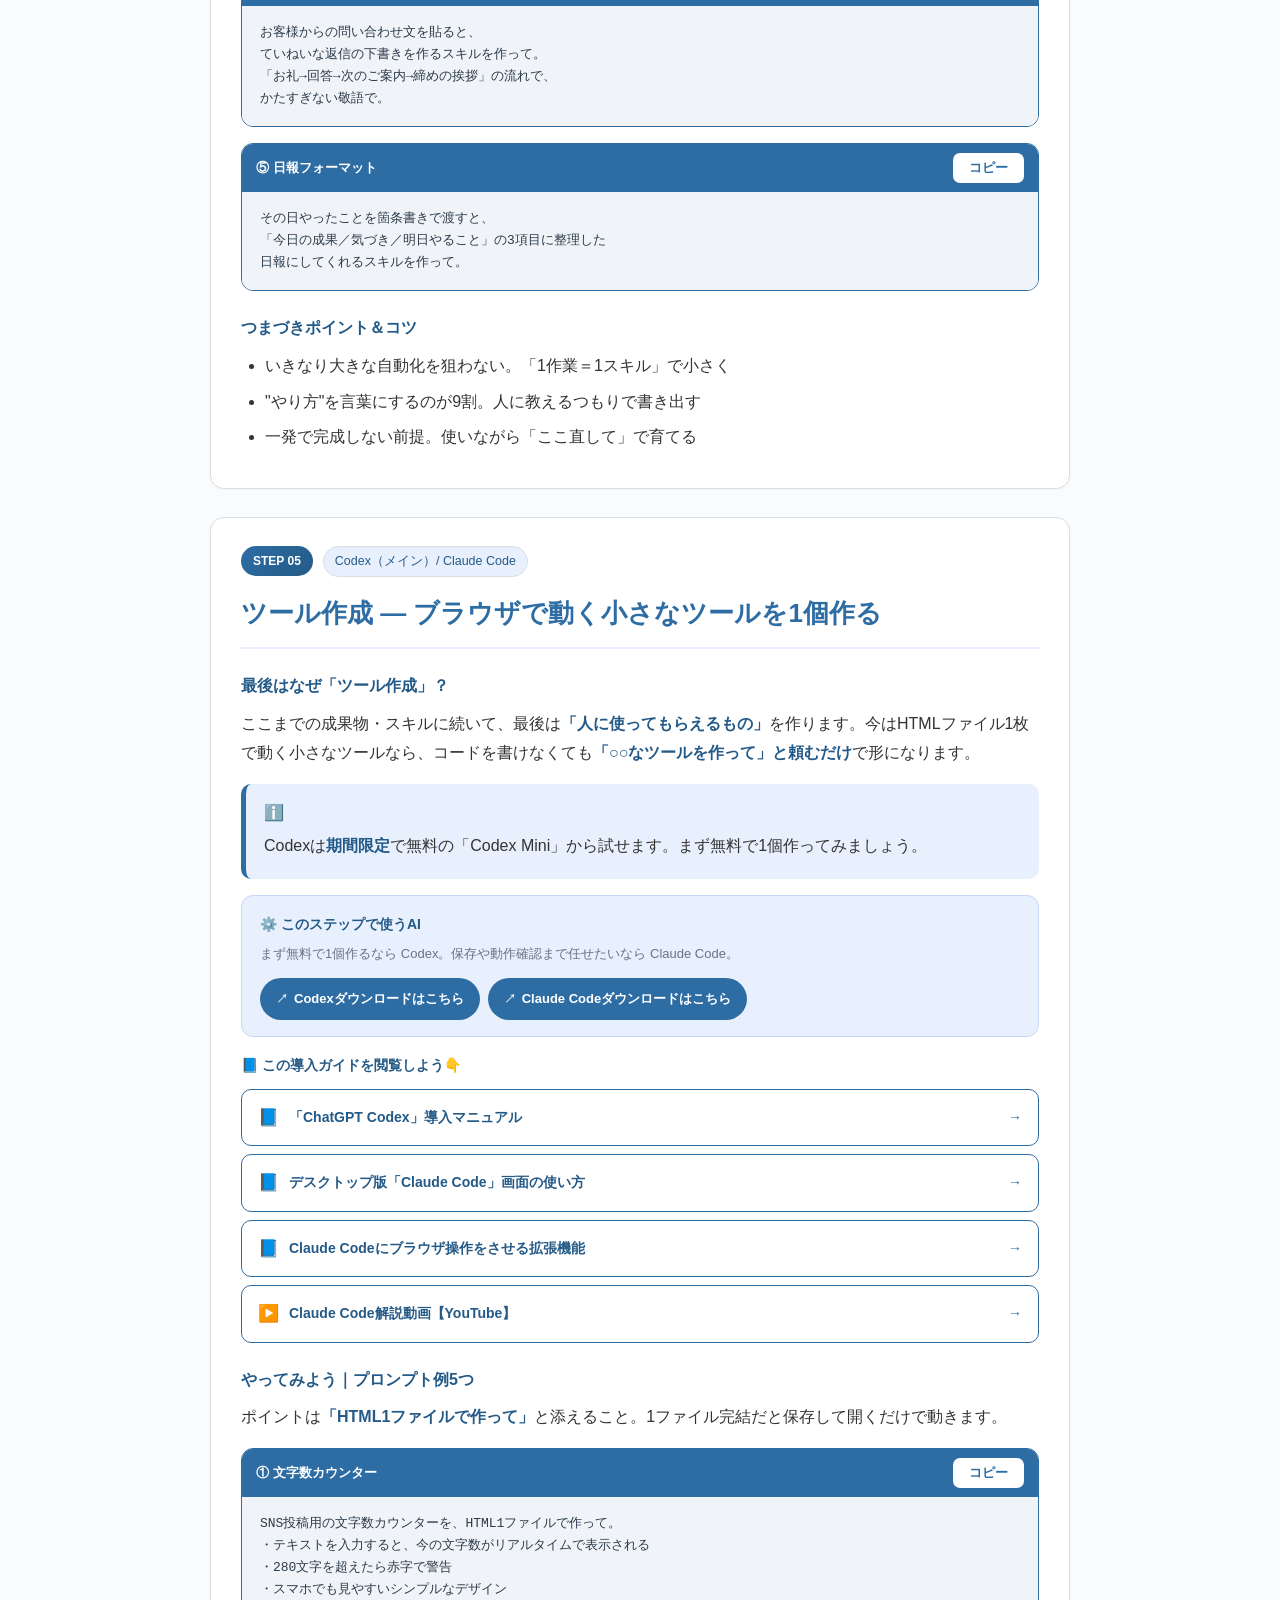
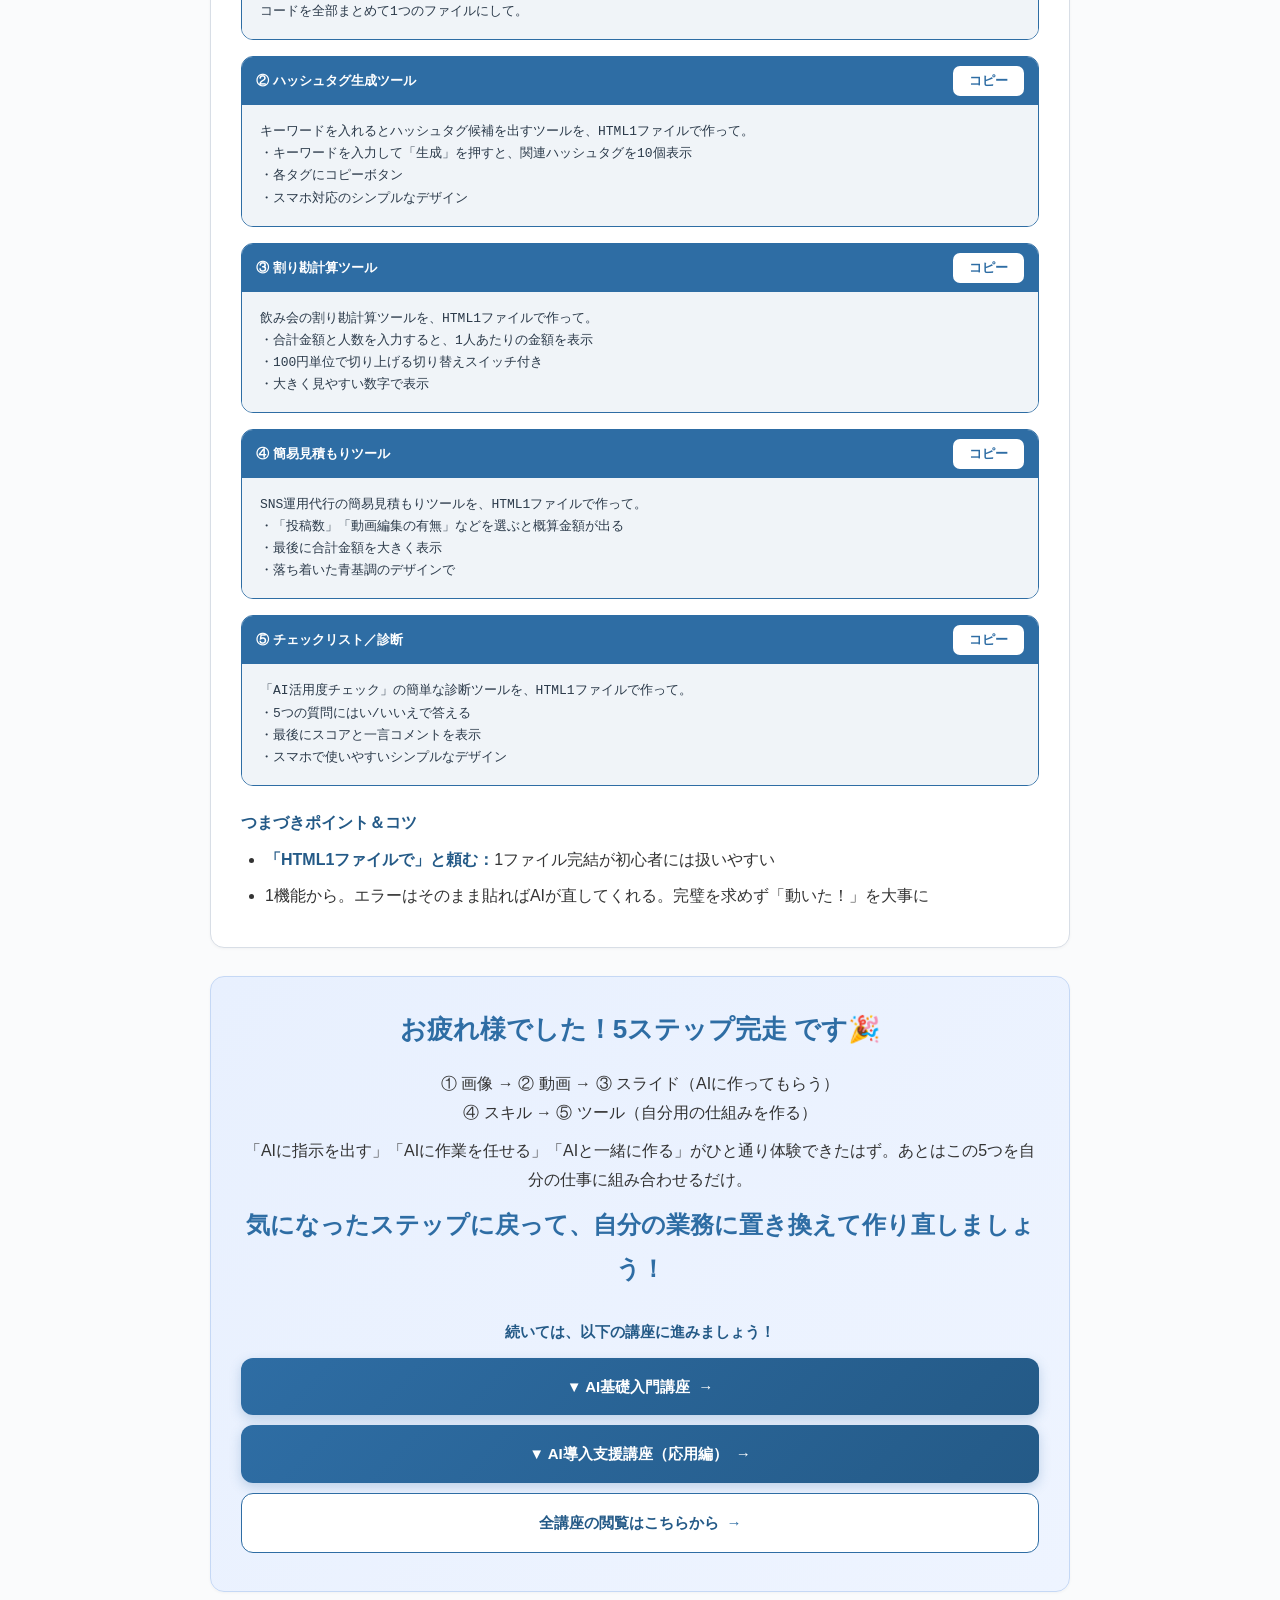
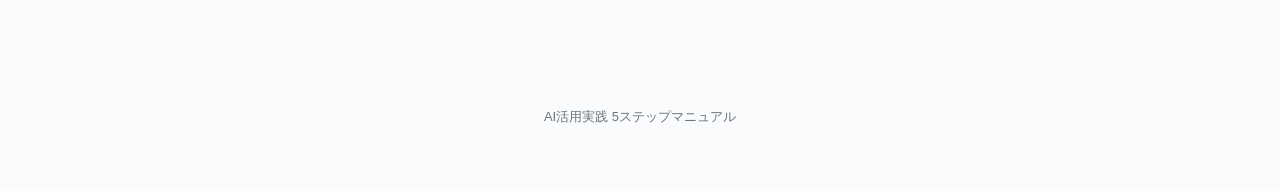
==== commit 4a492aea: "次の講座導線に「全講座の閲覧はこちらから」ボタンを追加" ====
--- a/index.html
+++ b/index.html
@@ -396,6 +396,7 @@
       <div class="nc-title">続いては、以下の講座に進みましょう！</div>
       <a class="course-btn" href="https://utage-system.com/members/zT66X07UciKh/course/uPGqpwg0Y5U0" target="_blank" rel="noopener">▼ AI基礎入門講座<span class="arrow">→</span></a>
       <a class="course-btn" href="https://utage-system.com/members/zT66X07UciKh/course/sHgO8hrKaEES" target="_blank" rel="noopener">▼ AI導入支援講座（応用編）<span class="arrow">→</span></a>
+      <a class="course-btn all" href="https://utage-system.com/members/zT66X07UciKh/home" target="_blank" rel="noopener">全講座の閲覧はこちらから<span class="arrow">→</span></a>
     </div>
   </section>
 
--- a/styles.css
+++ b/styles.css
@@ -191,6 +191,9 @@
 }
 .course-btn:hover { transform: translateY(-2px); box-shadow: 0 8px 18px rgba(46,109,164,.32); text-decoration: none; }
 .course-btn .arrow { font-weight: 700; }
+.course-btn.all { background: #fff; color: var(--blue-dark); border: 1px solid var(--blue); box-shadow: none; }
+.course-btn.all:hover { background: var(--light-blue); box-shadow: 0 4px 12px rgba(46,109,164,.12); }
+.course-btn.all .arrow { color: var(--blue); }
 
 /* ===== Footer ===== */
 .site-footer { text-align: center; padding: 32px 20px 48px; color: var(--muted); font-size: 13px; }
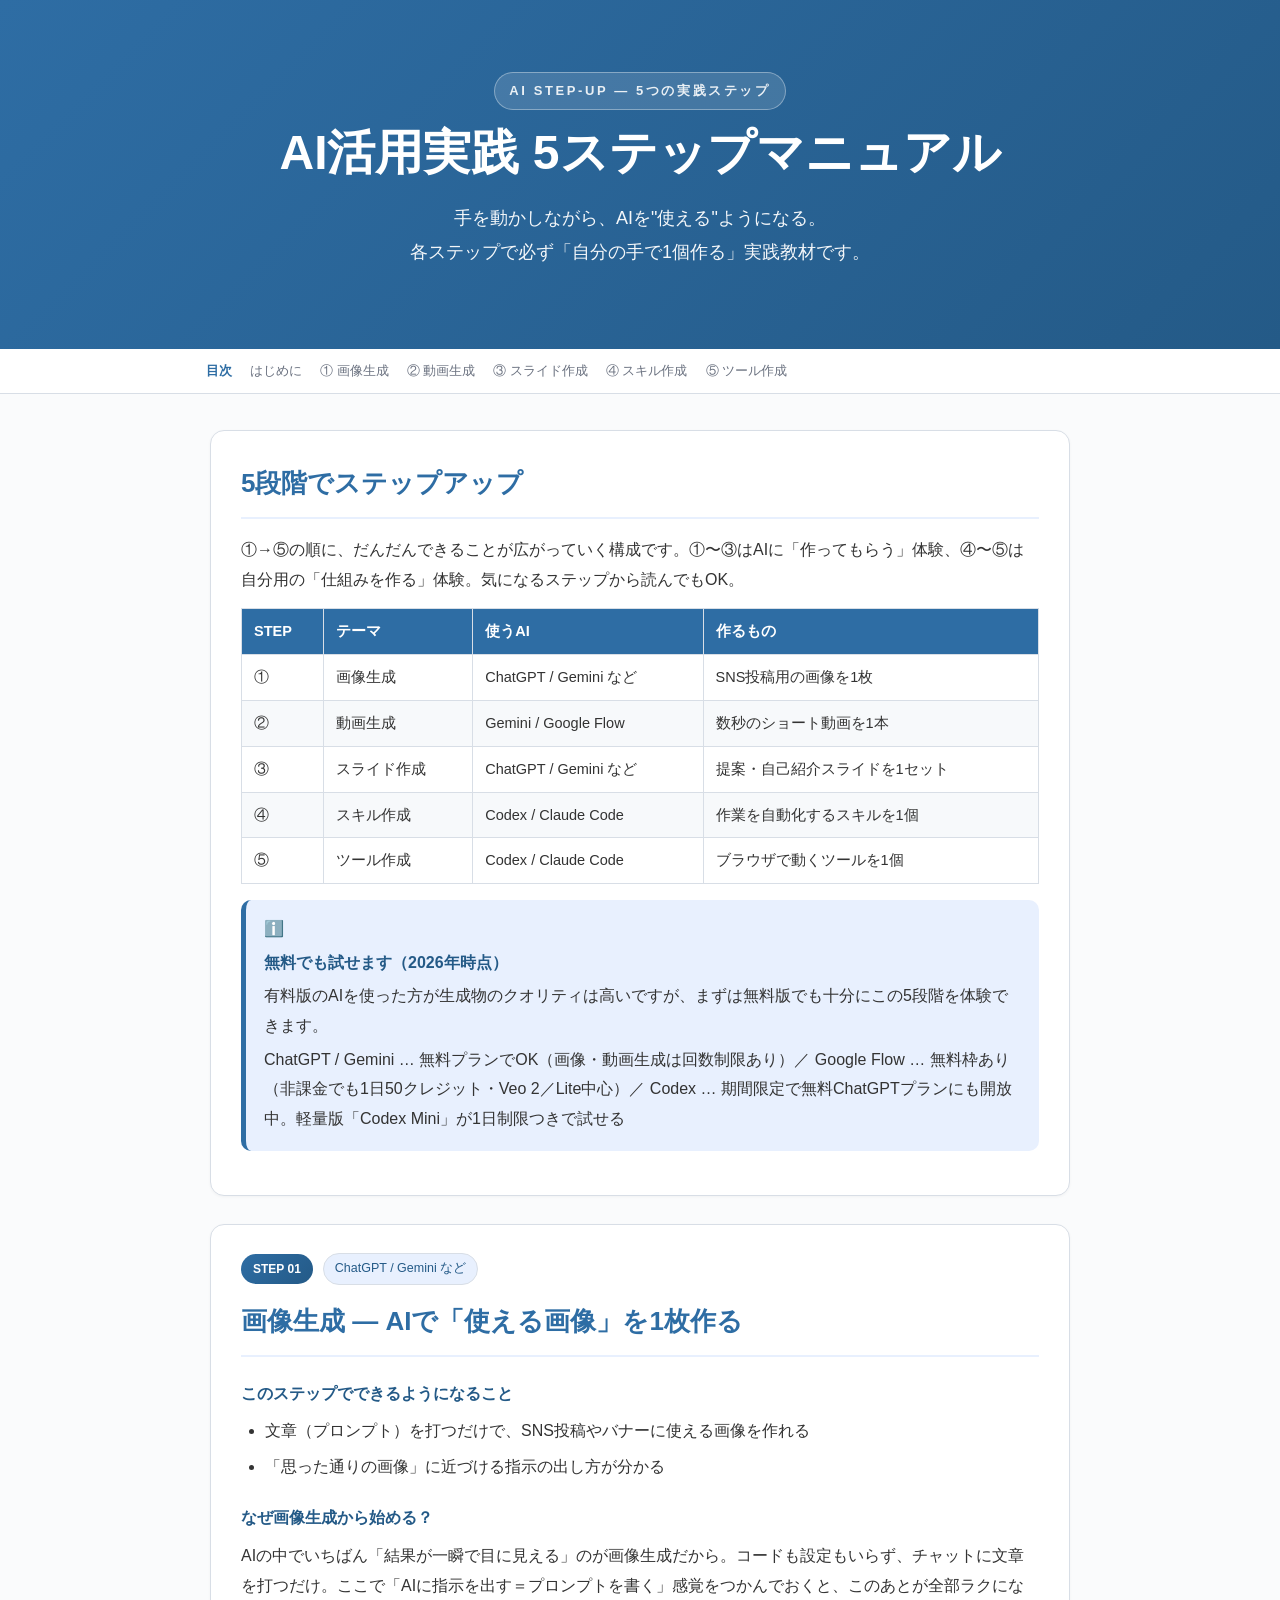
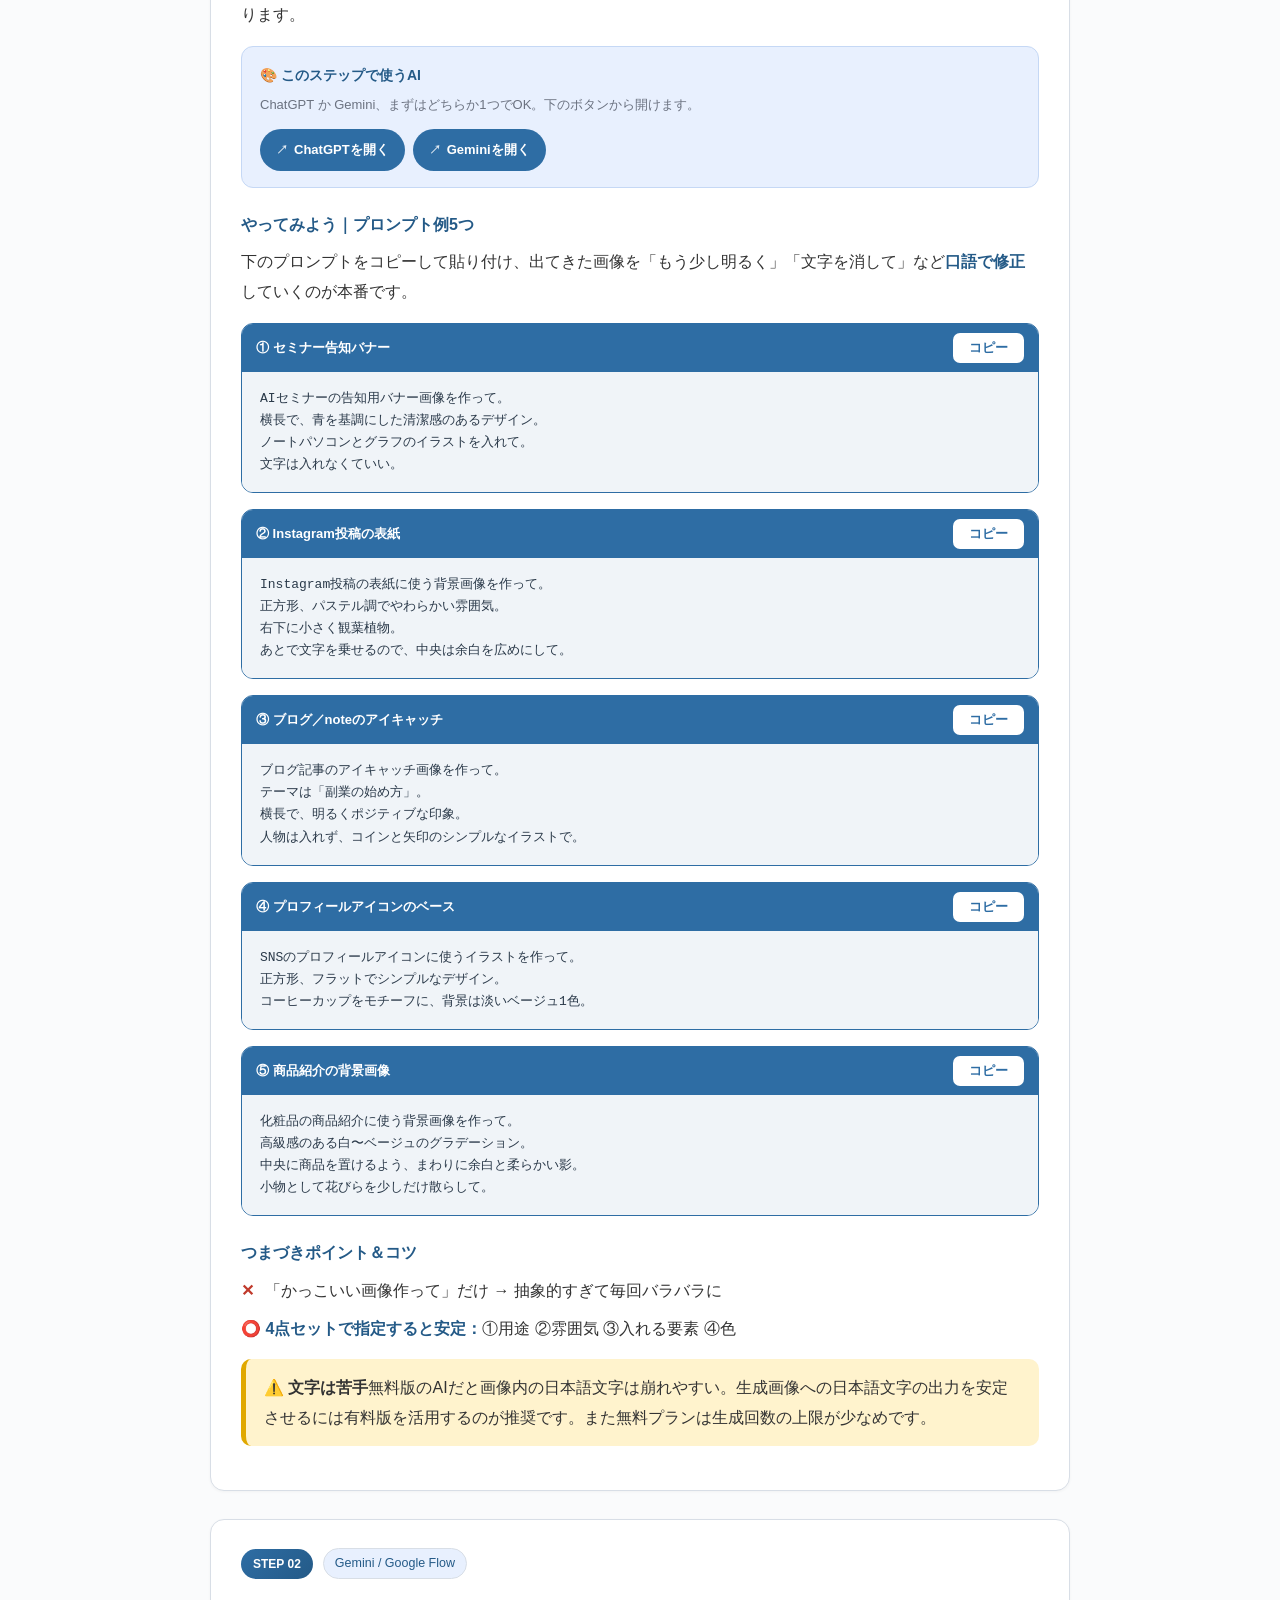
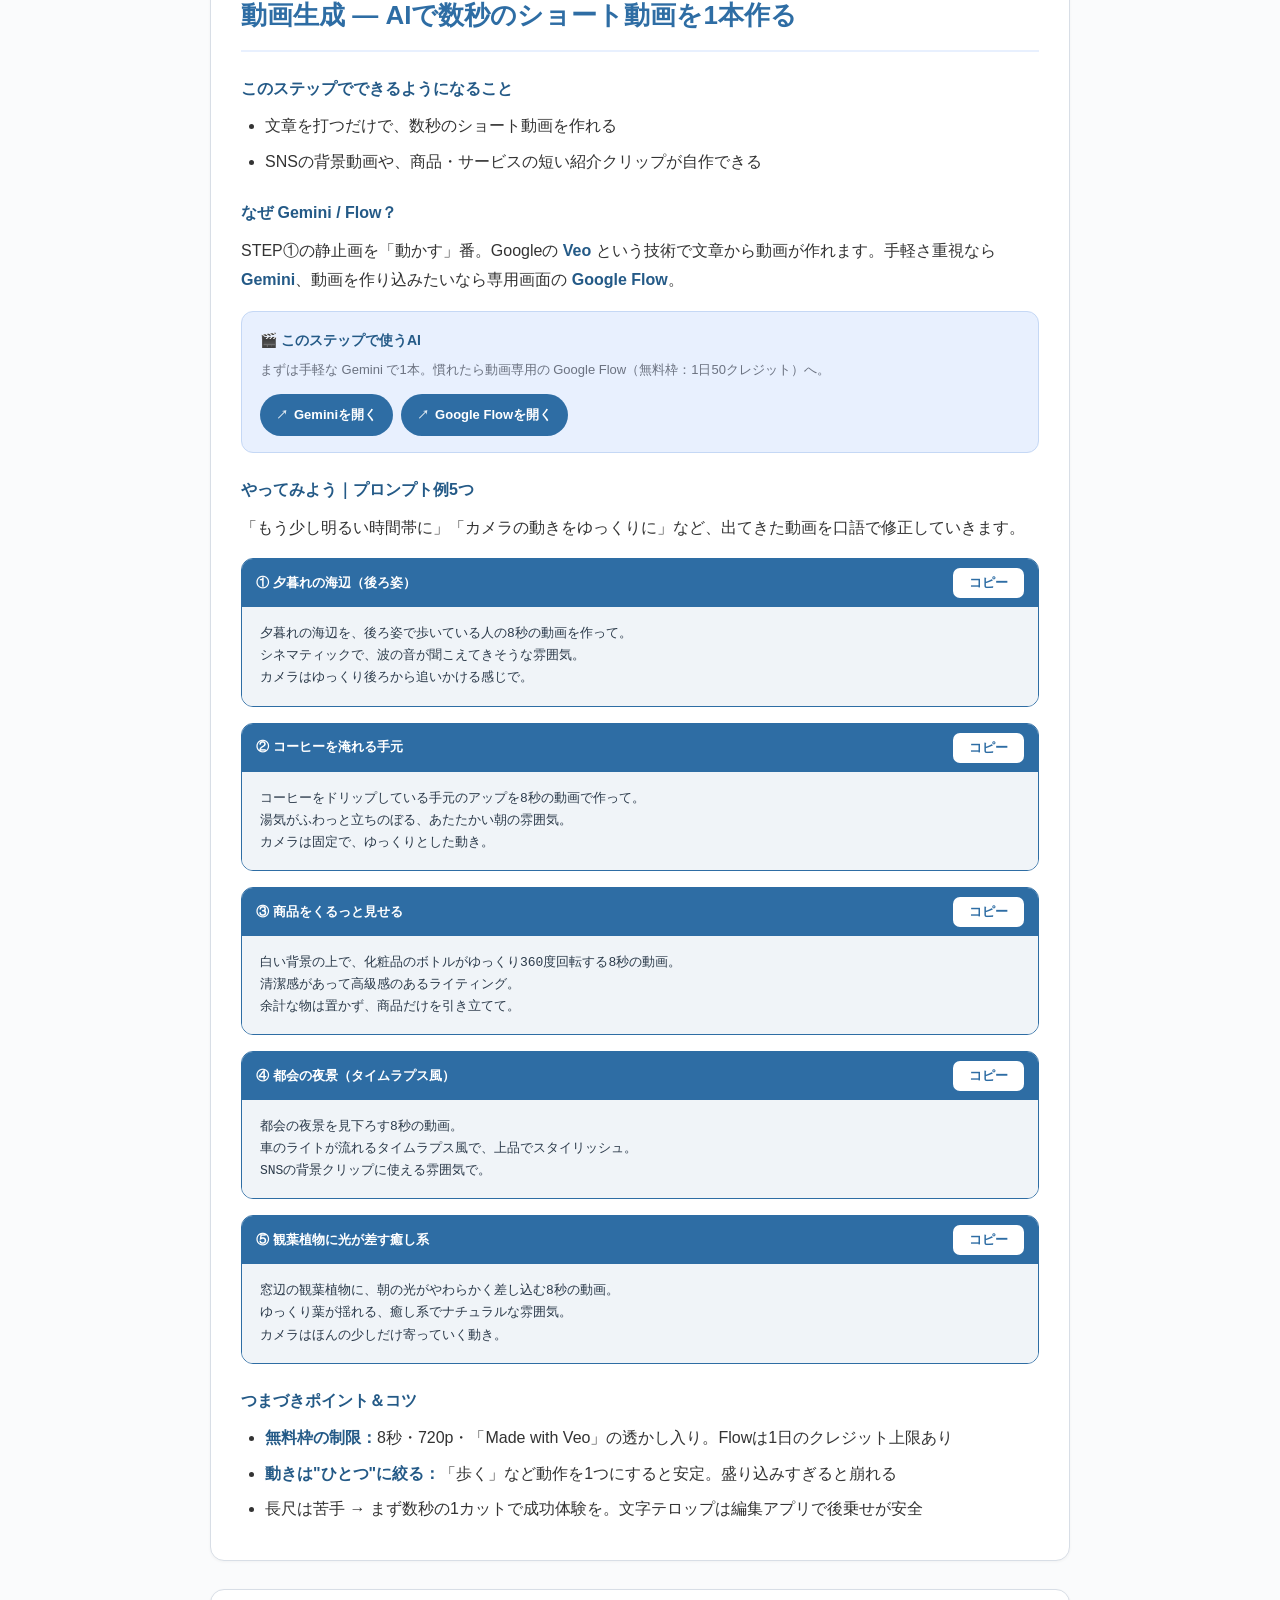
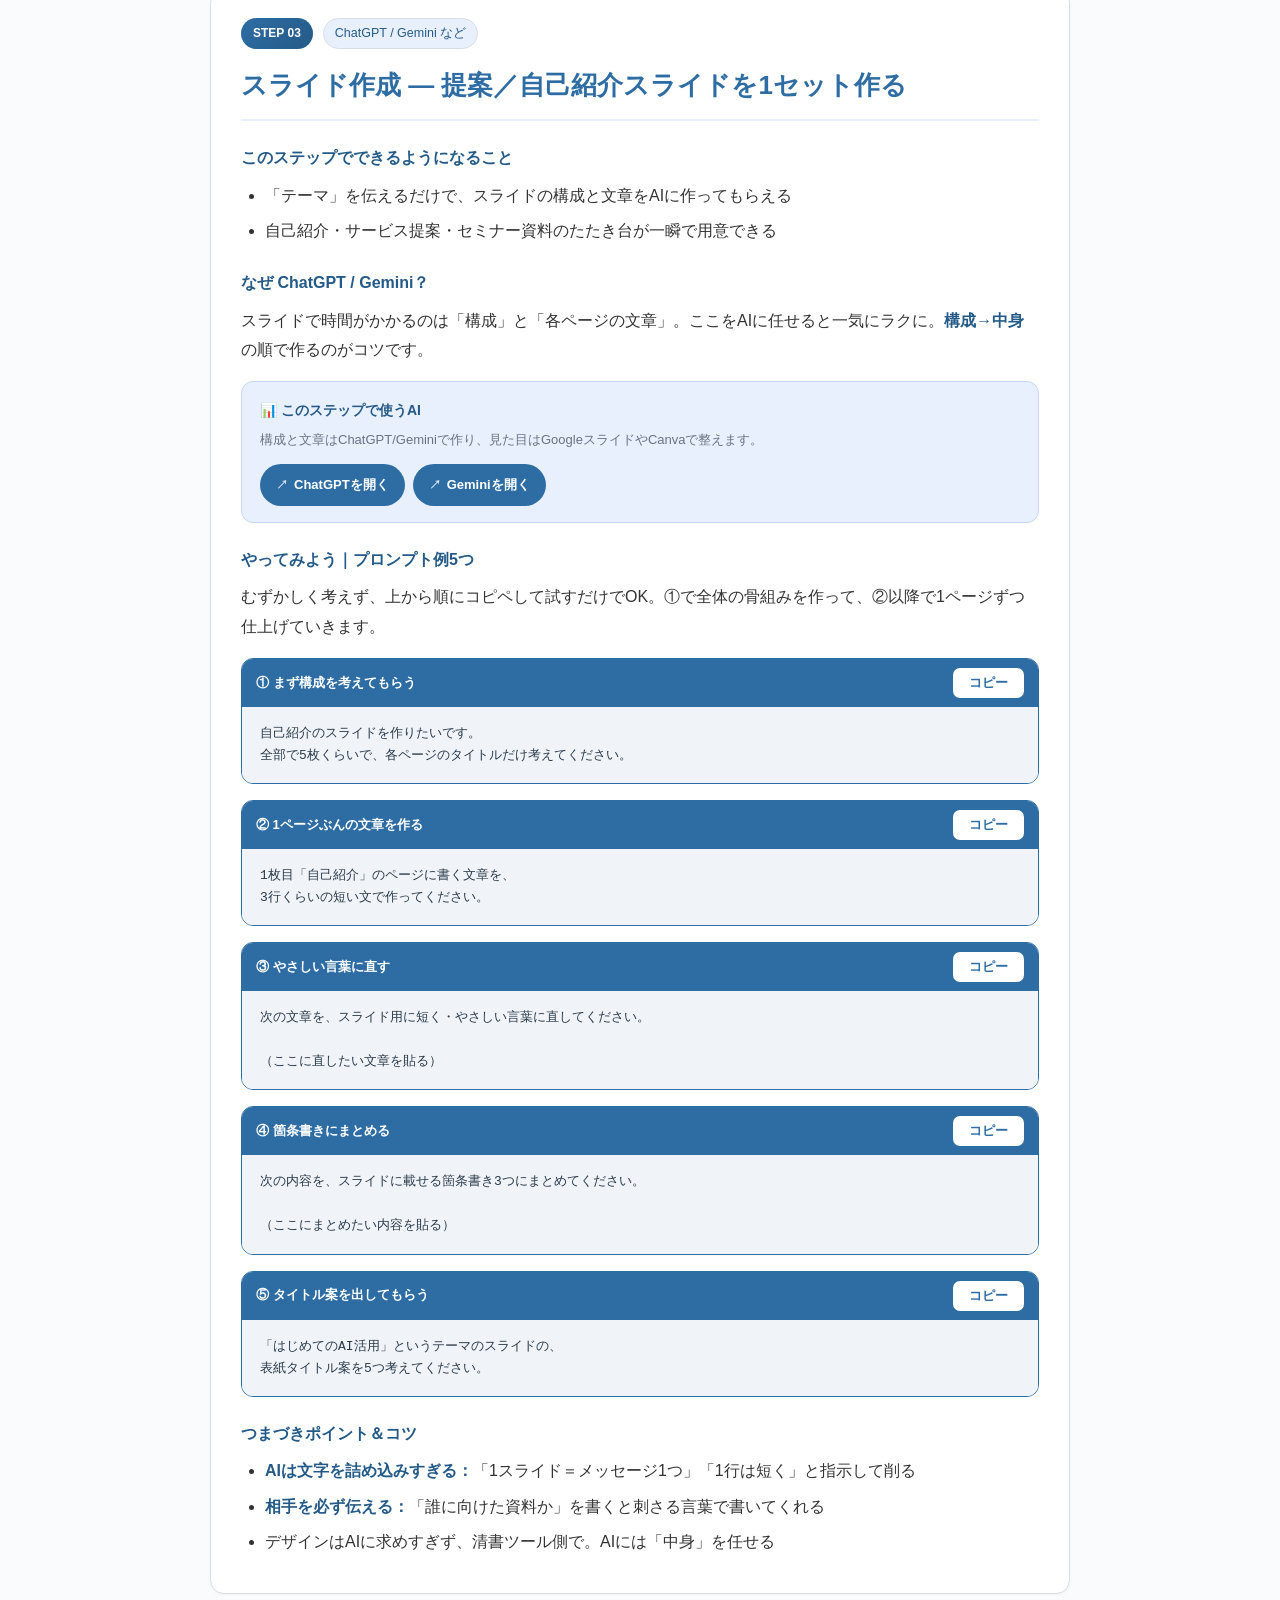
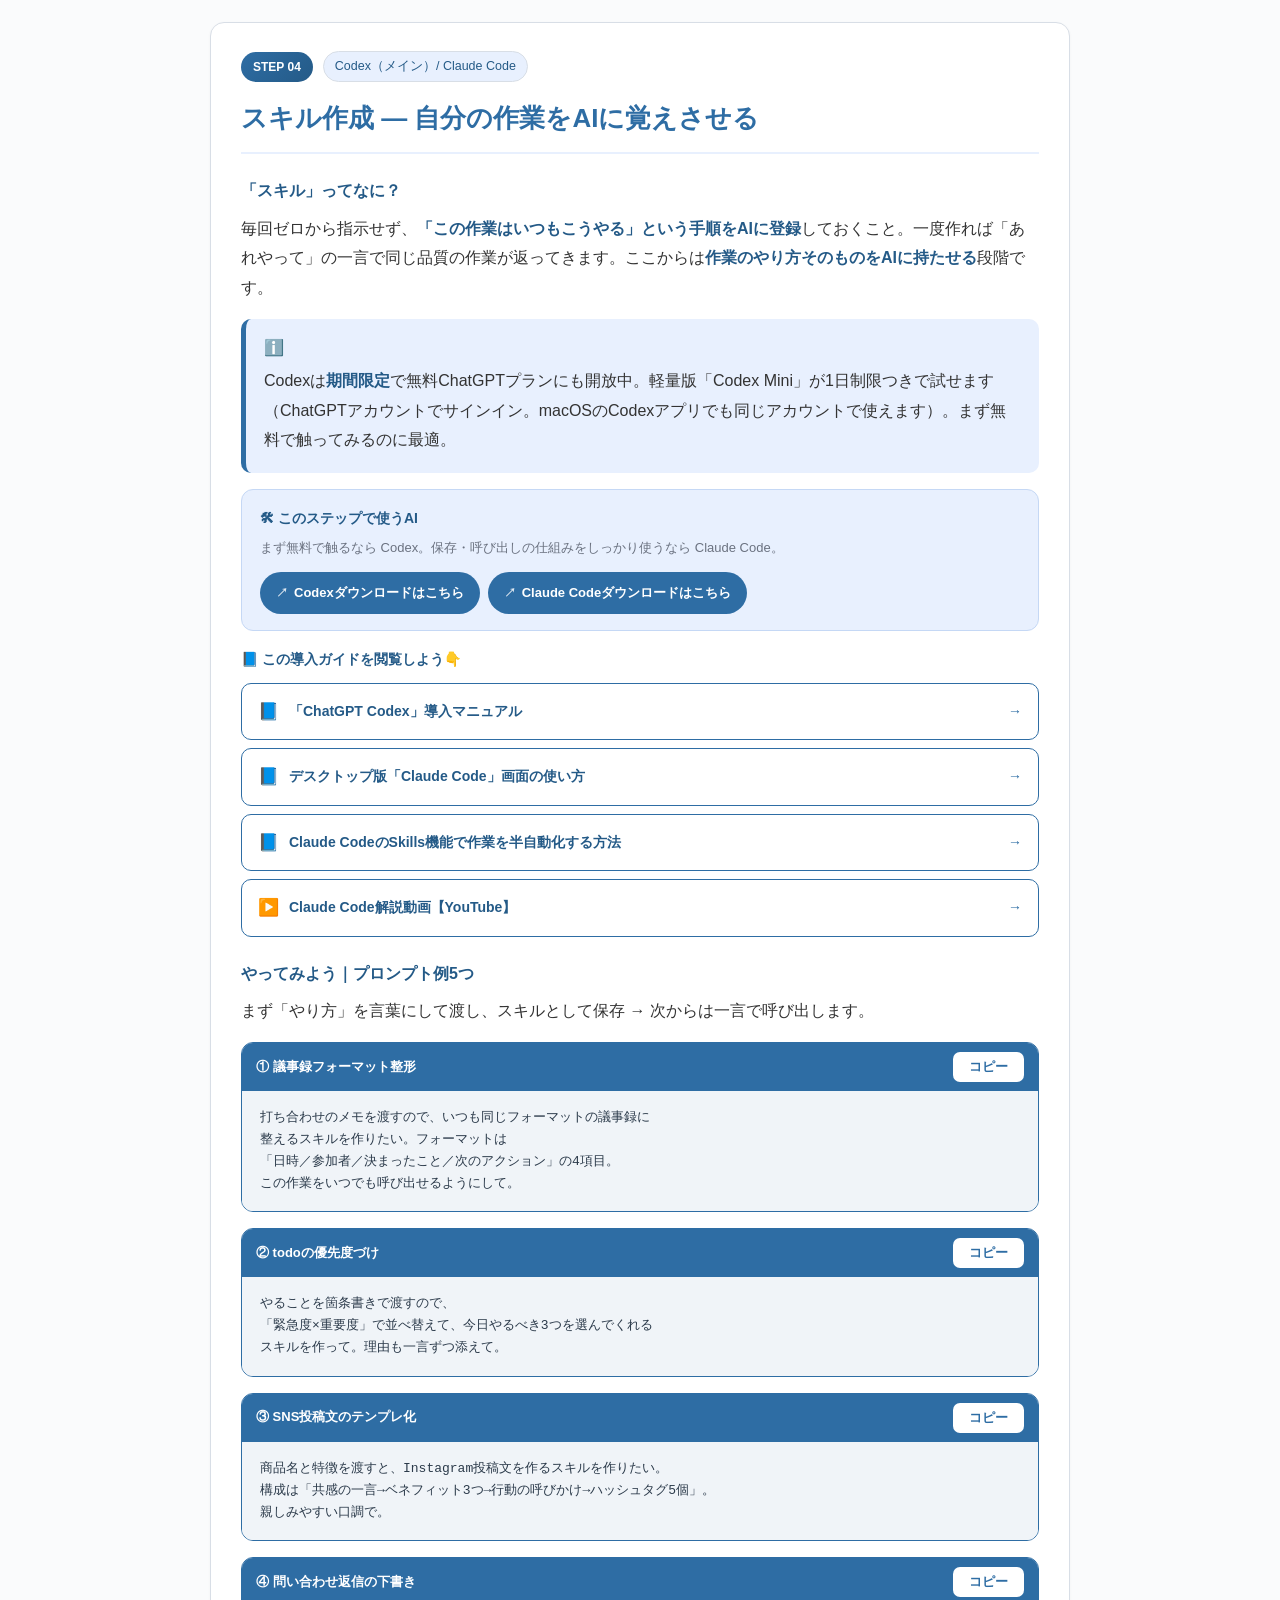
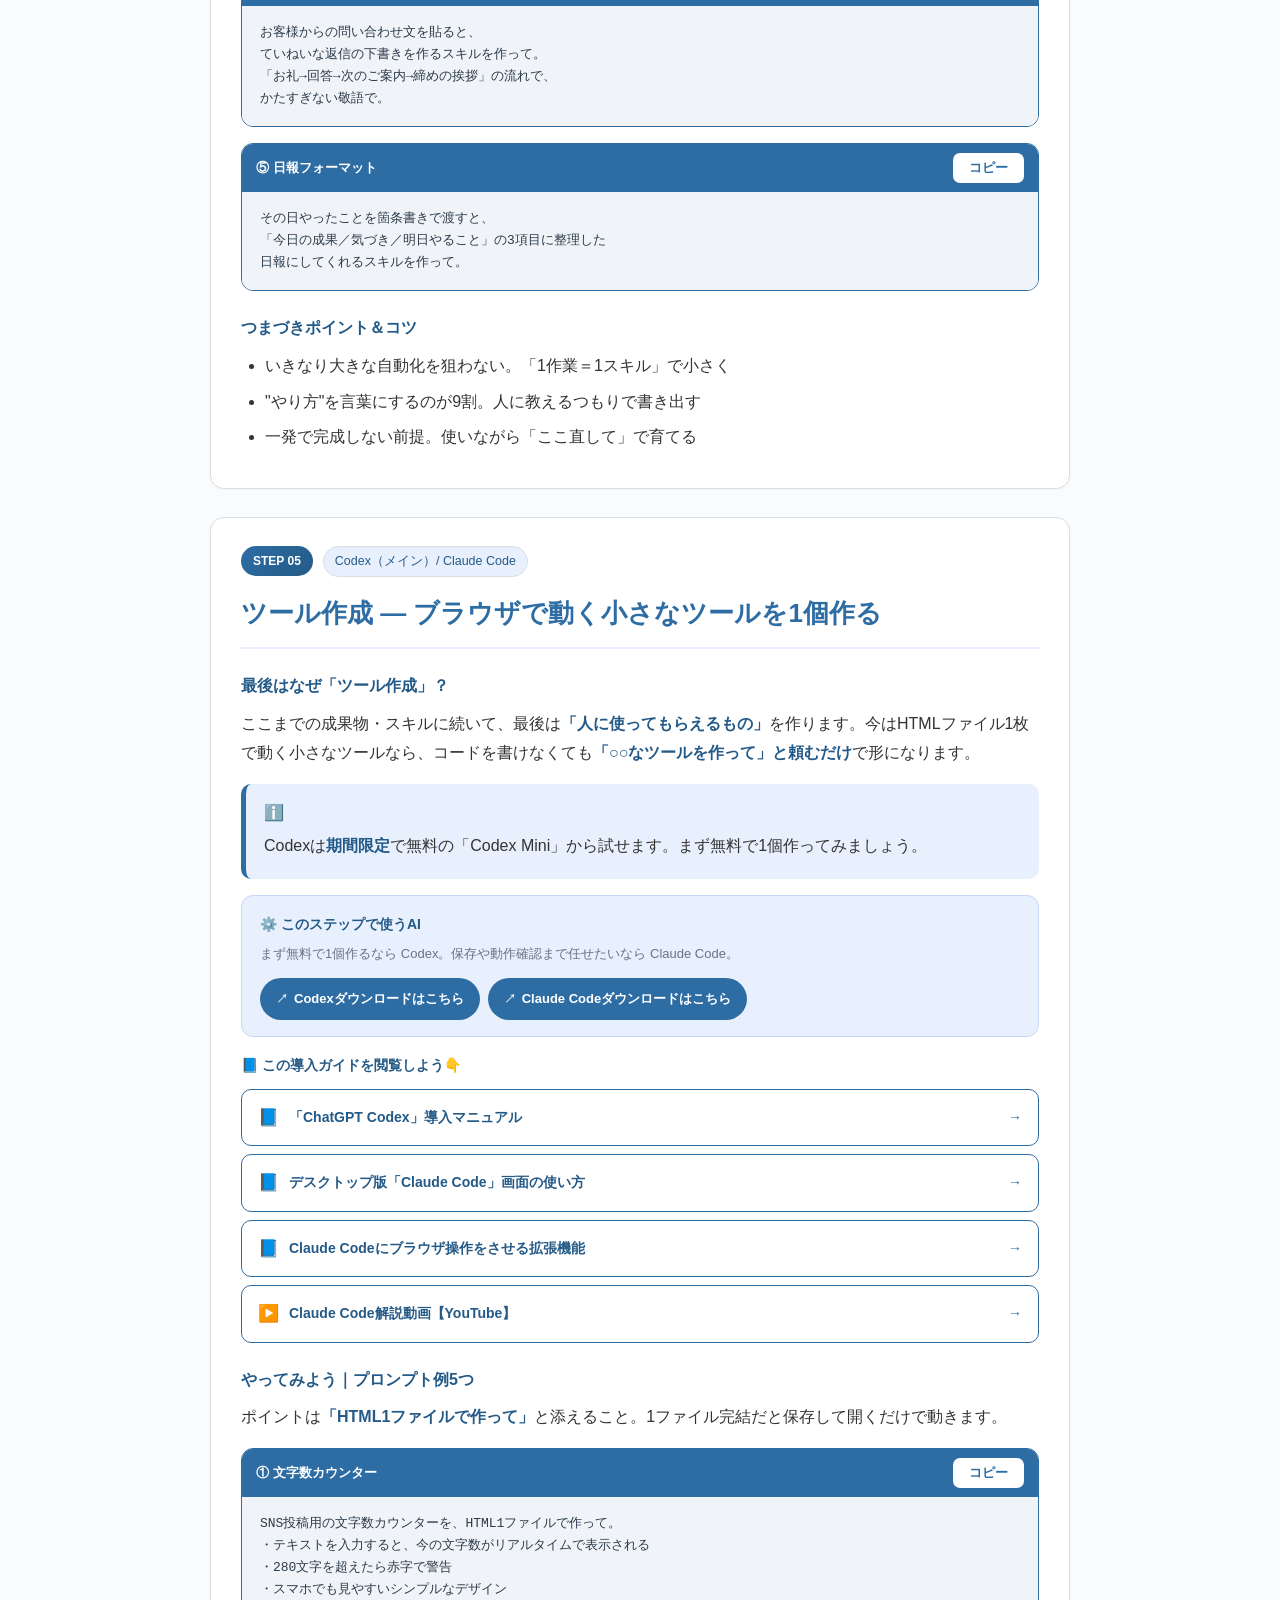
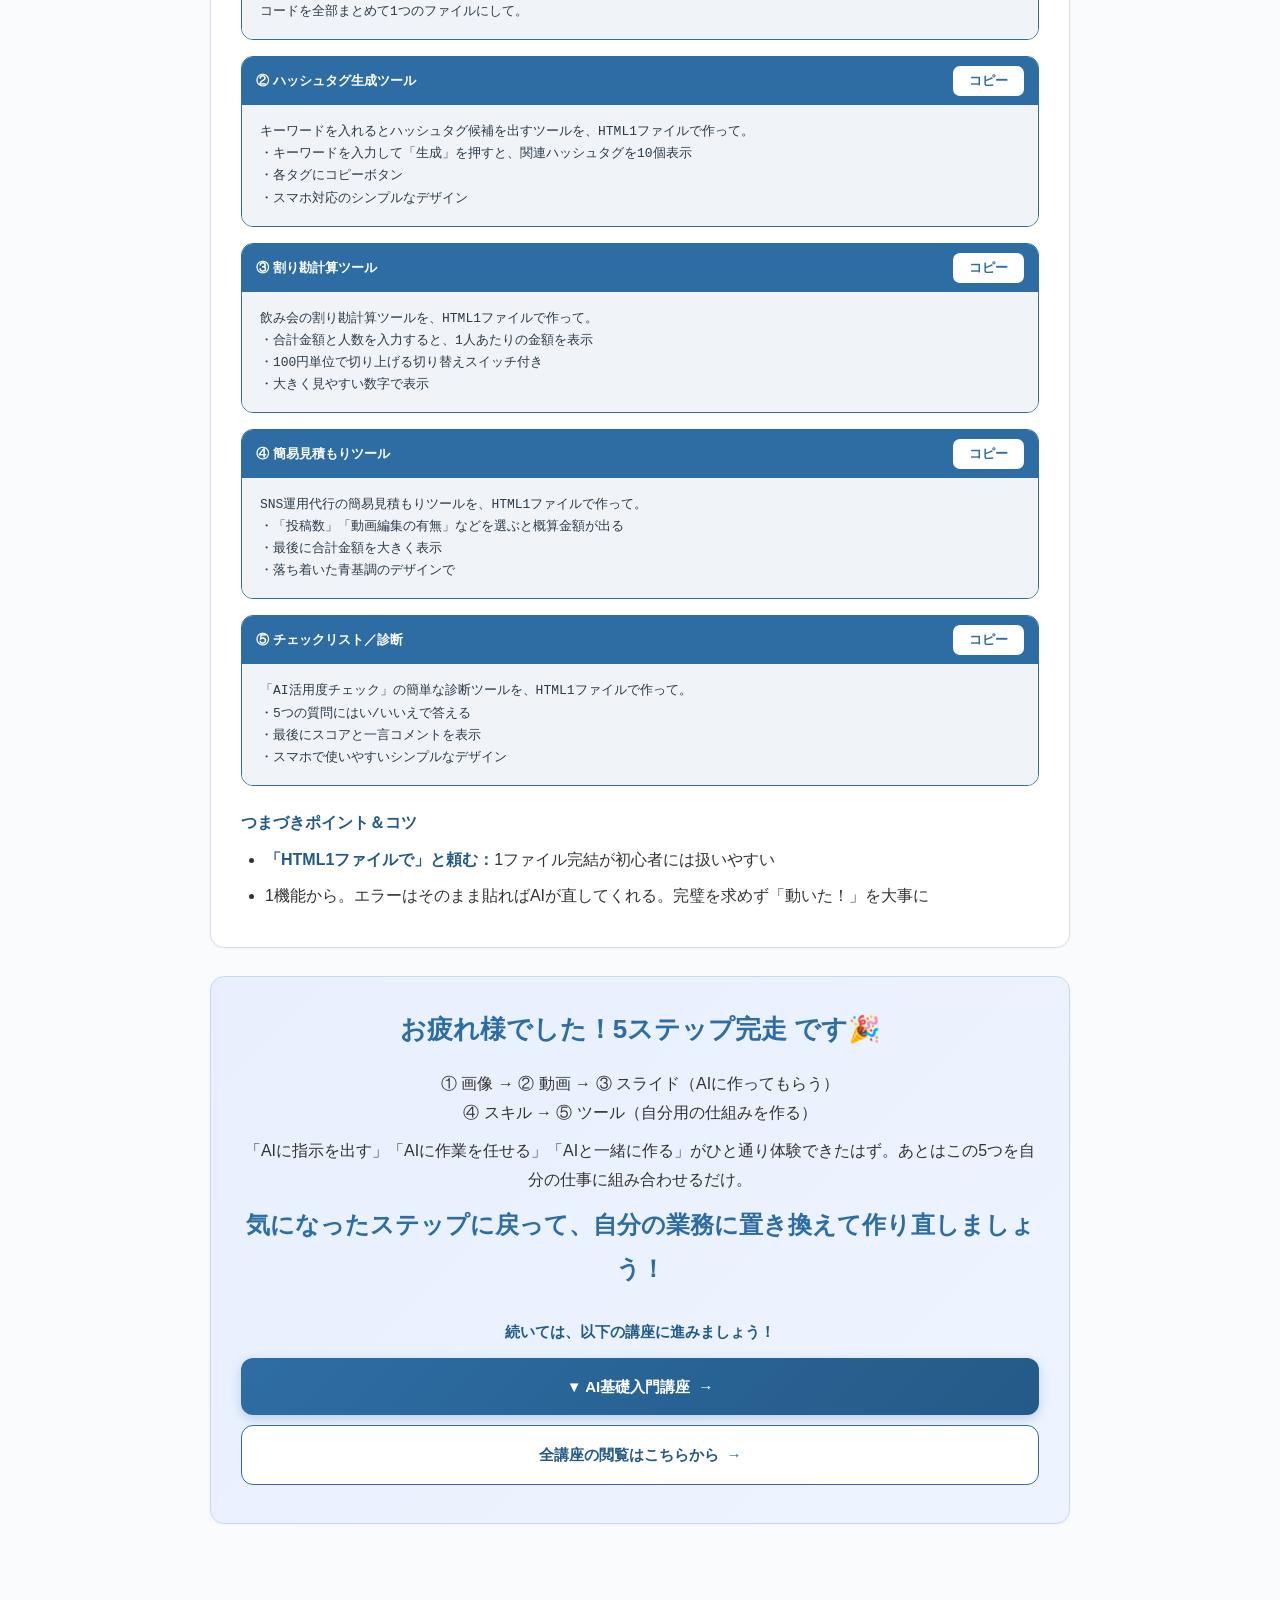
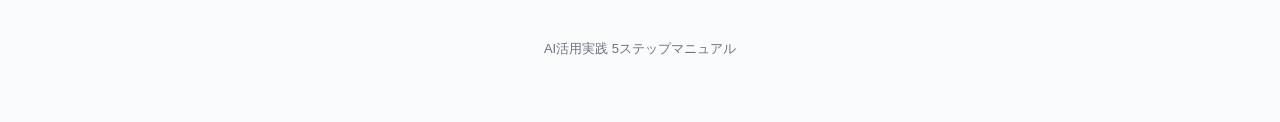
==== commit fed465ac: "完走セクションからAI導入支援講座（応用編）ボタンを削除 Co-Authored-By: Claude Fable 5 <noreply@anthropic.com>" ====
--- a/index.html
+++ b/index.html
@@ -395,7 +395,6 @@
     <div class="next-courses">
       <div class="nc-title">続いては、以下の講座に進みましょう！</div>
       <a class="course-btn" href="https://utage-system.com/members/zT66X07UciKh/course/uPGqpwg0Y5U0" target="_blank" rel="noopener">▼ AI基礎入門講座<span class="arrow">→</span></a>
-      <a class="course-btn" href="https://utage-system.com/members/zT66X07UciKh/course/sHgO8hrKaEES" target="_blank" rel="noopener">▼ AI導入支援講座（応用編）<span class="arrow">→</span></a>
       <a class="course-btn all" href="https://utage-system.com/members/zT66X07UciKh/home" target="_blank" rel="noopener">全講座の閲覧はこちらから<span class="arrow">→</span></a>
     </div>
   </section>
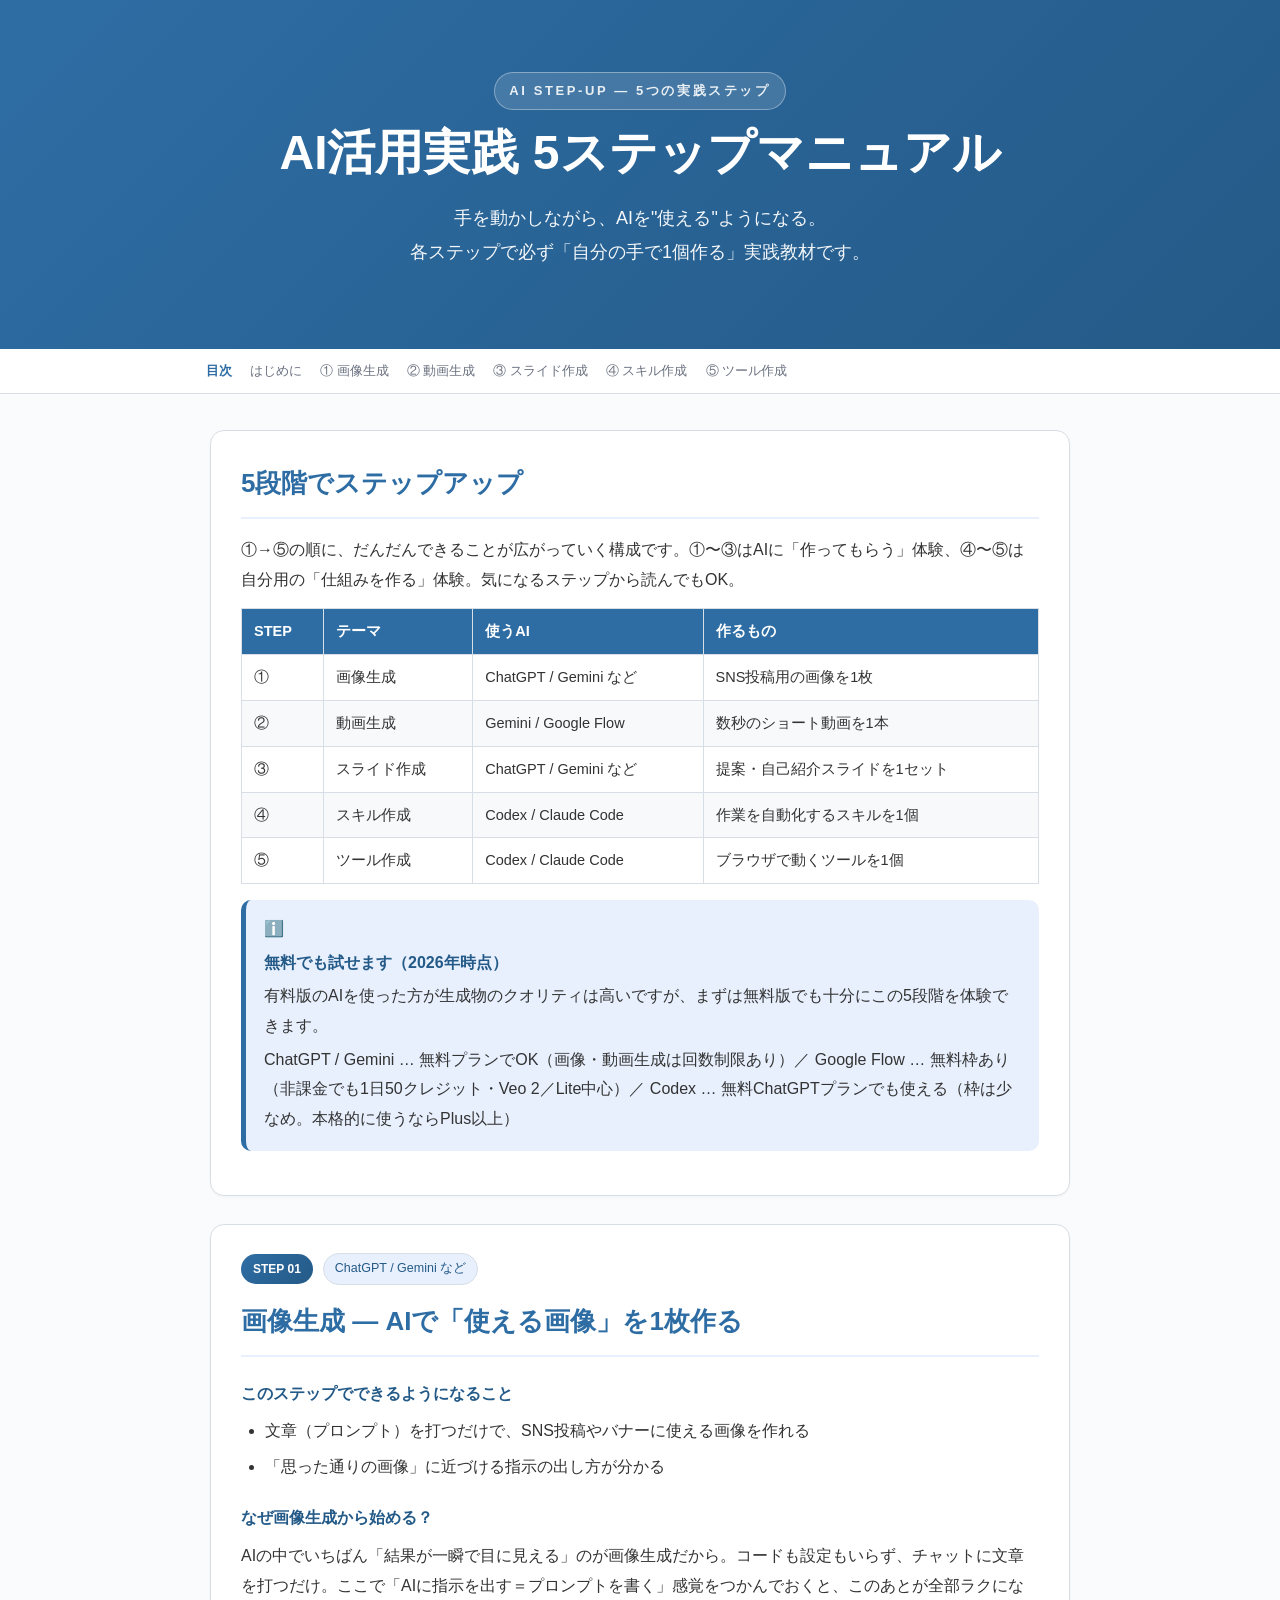
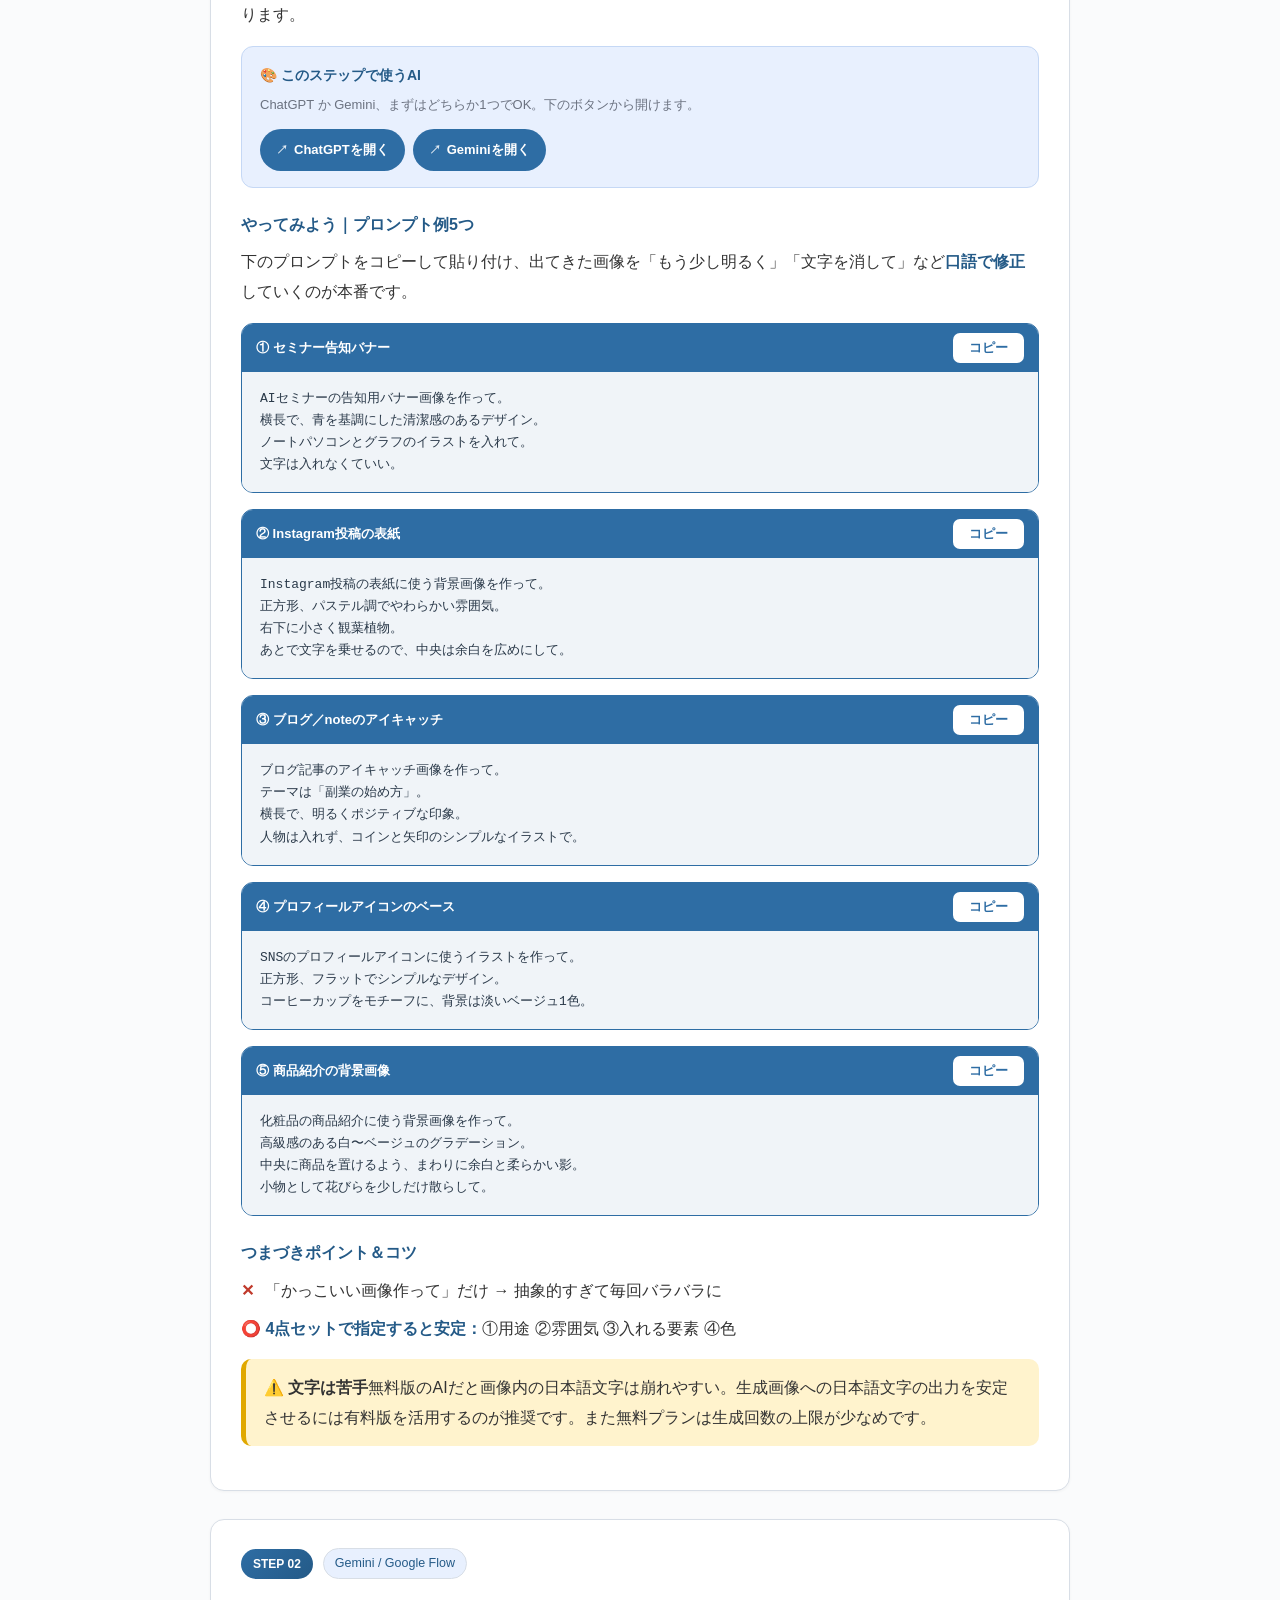
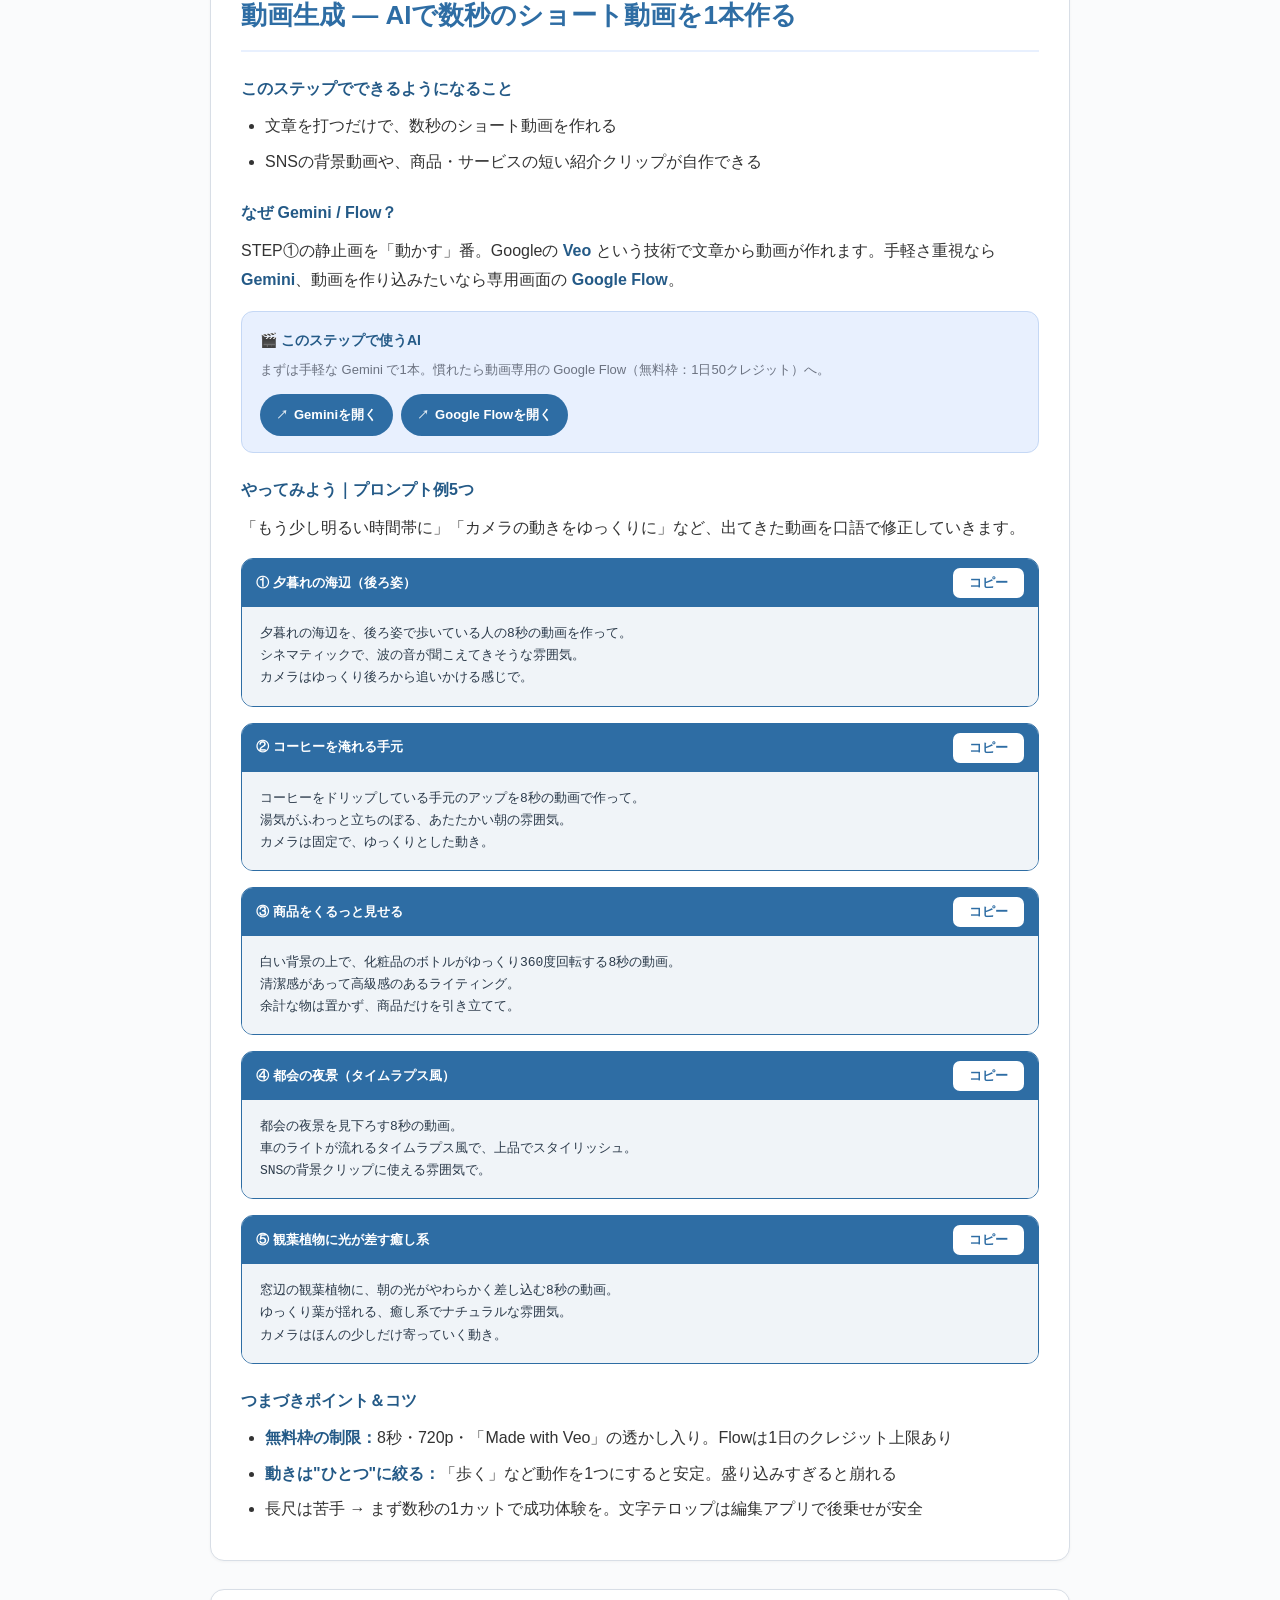
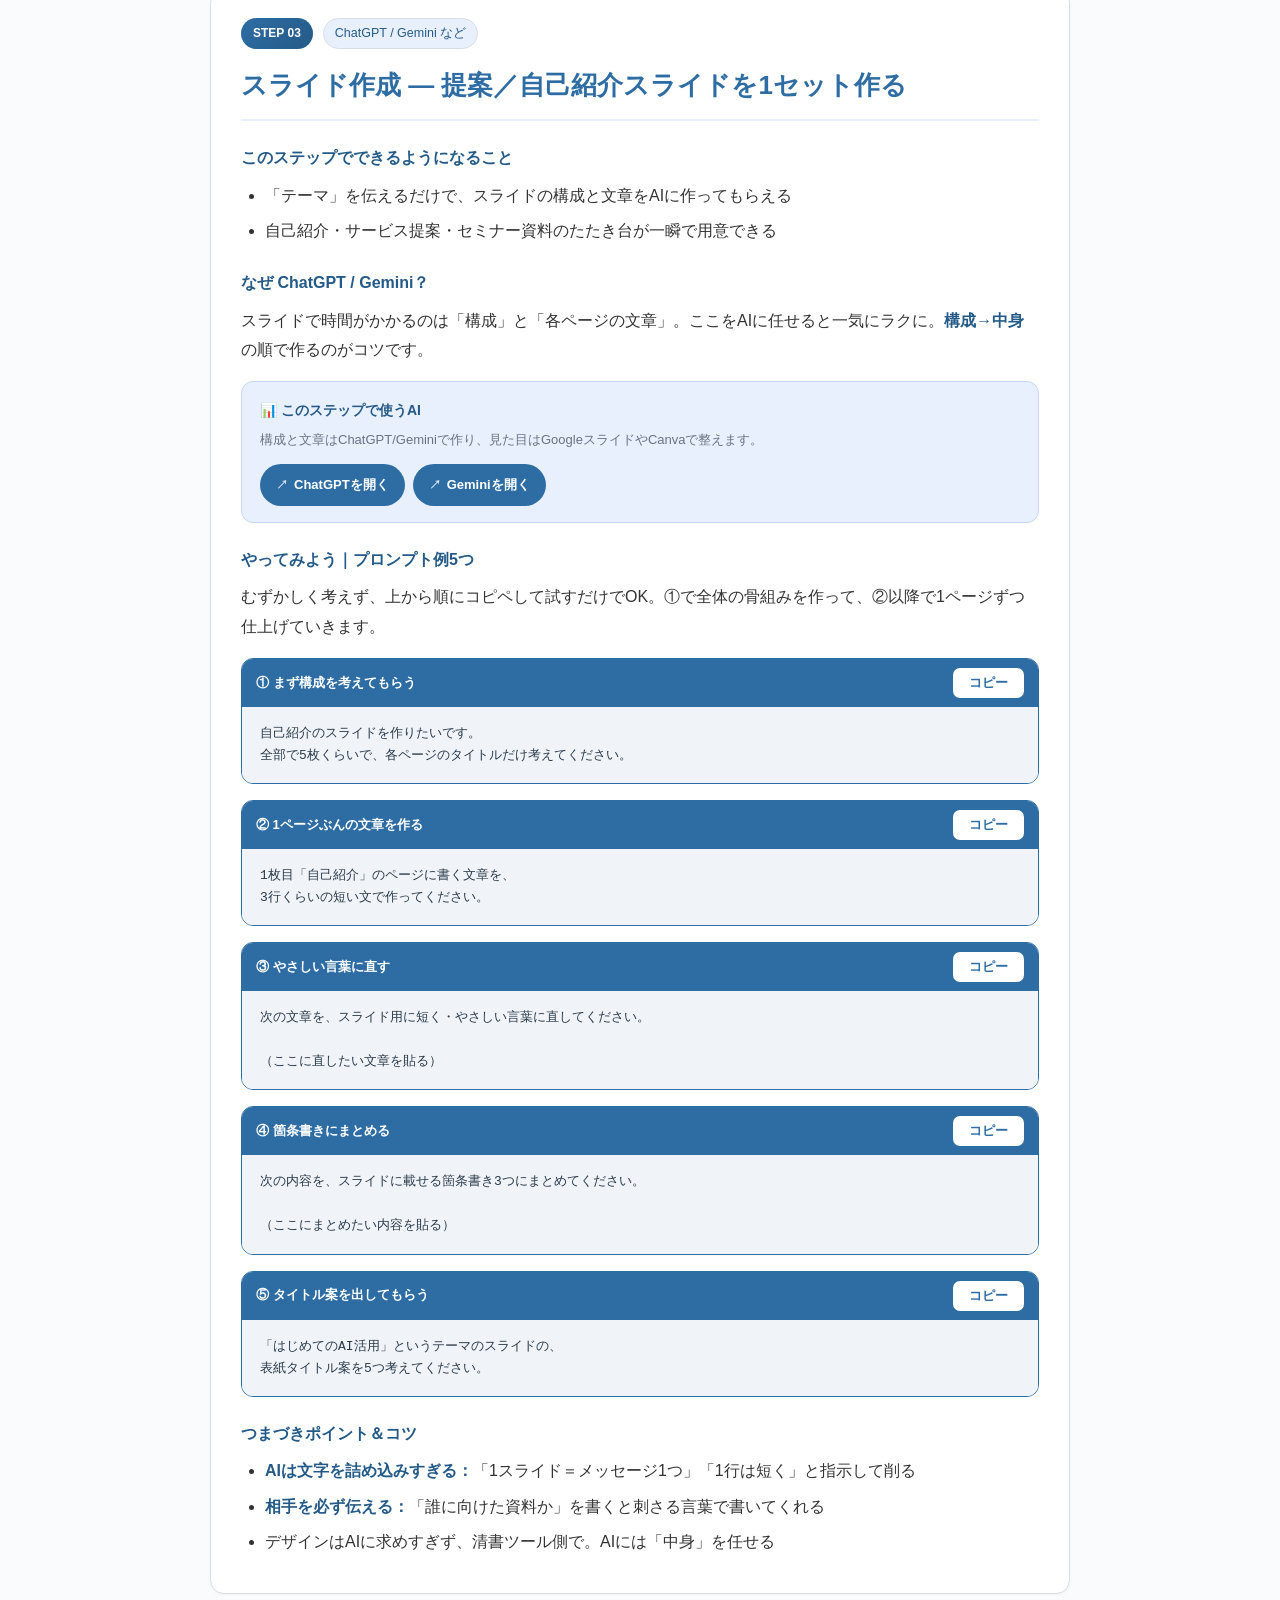
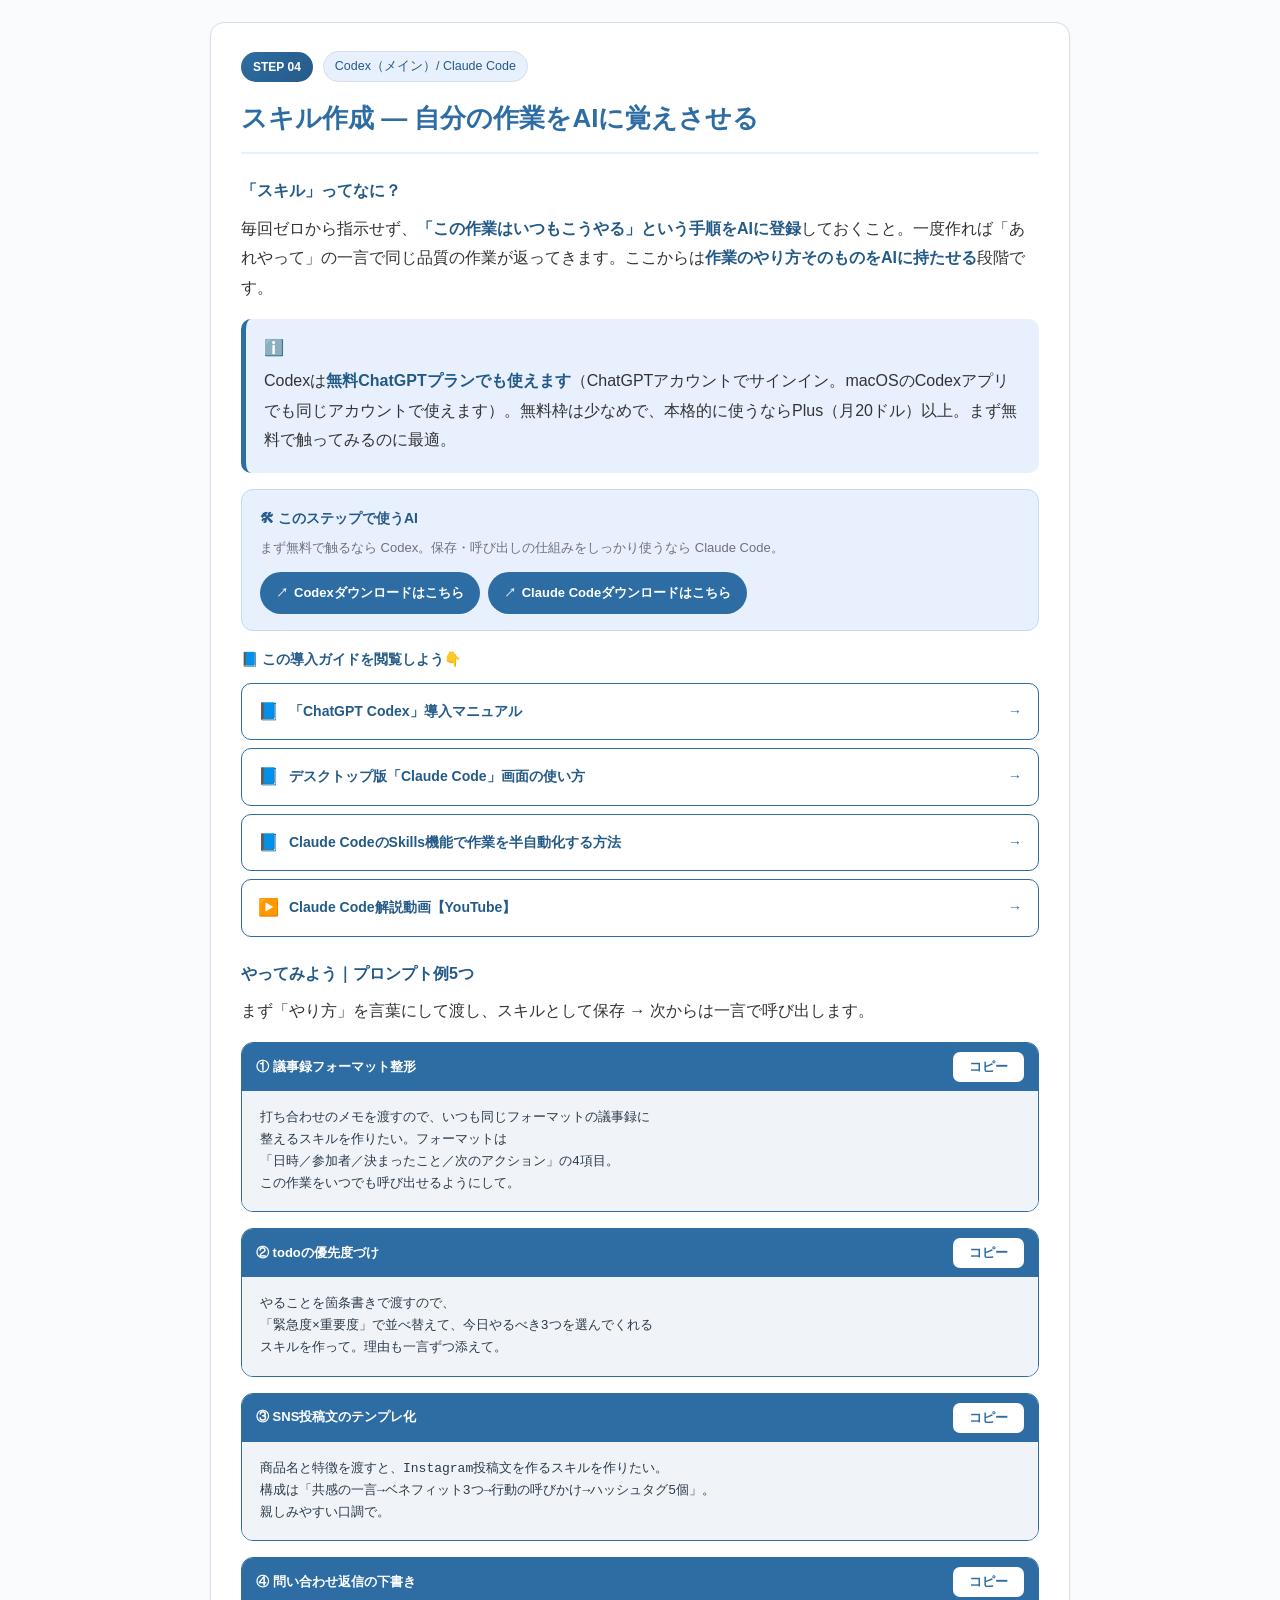
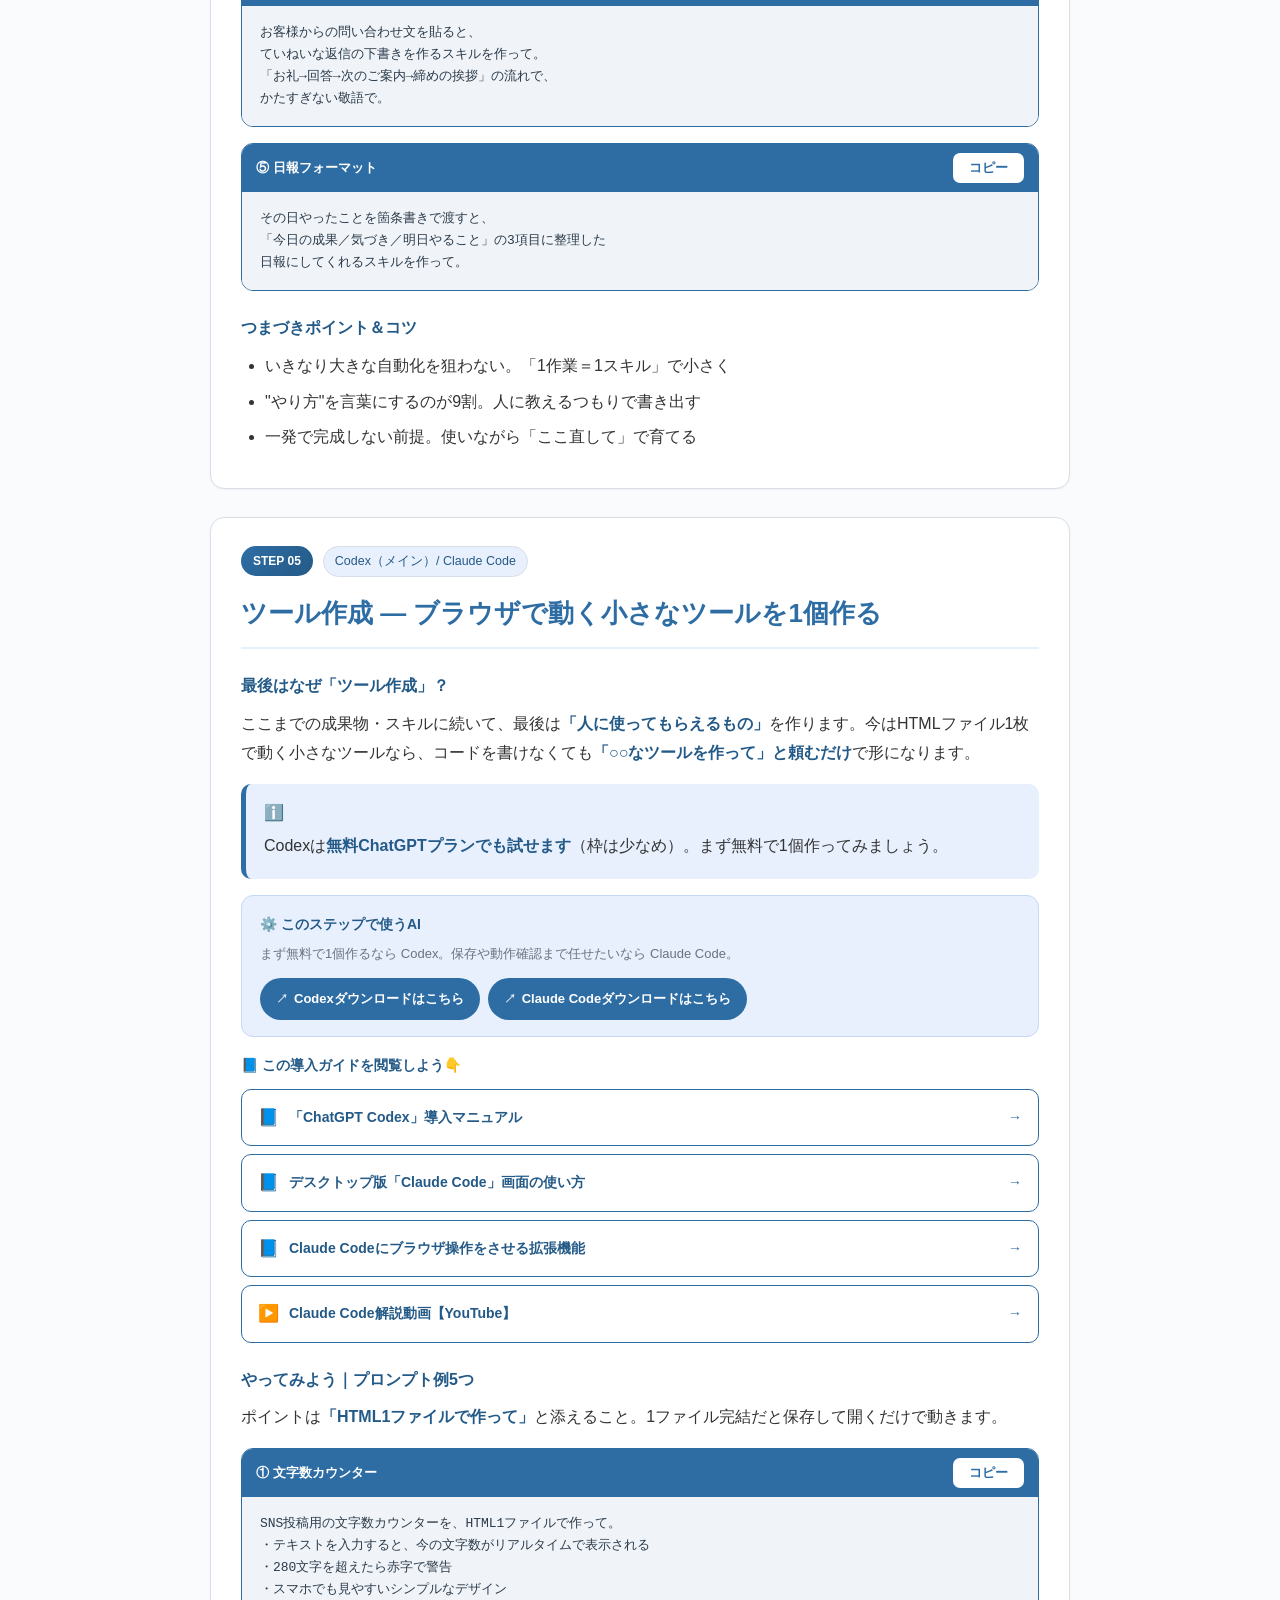
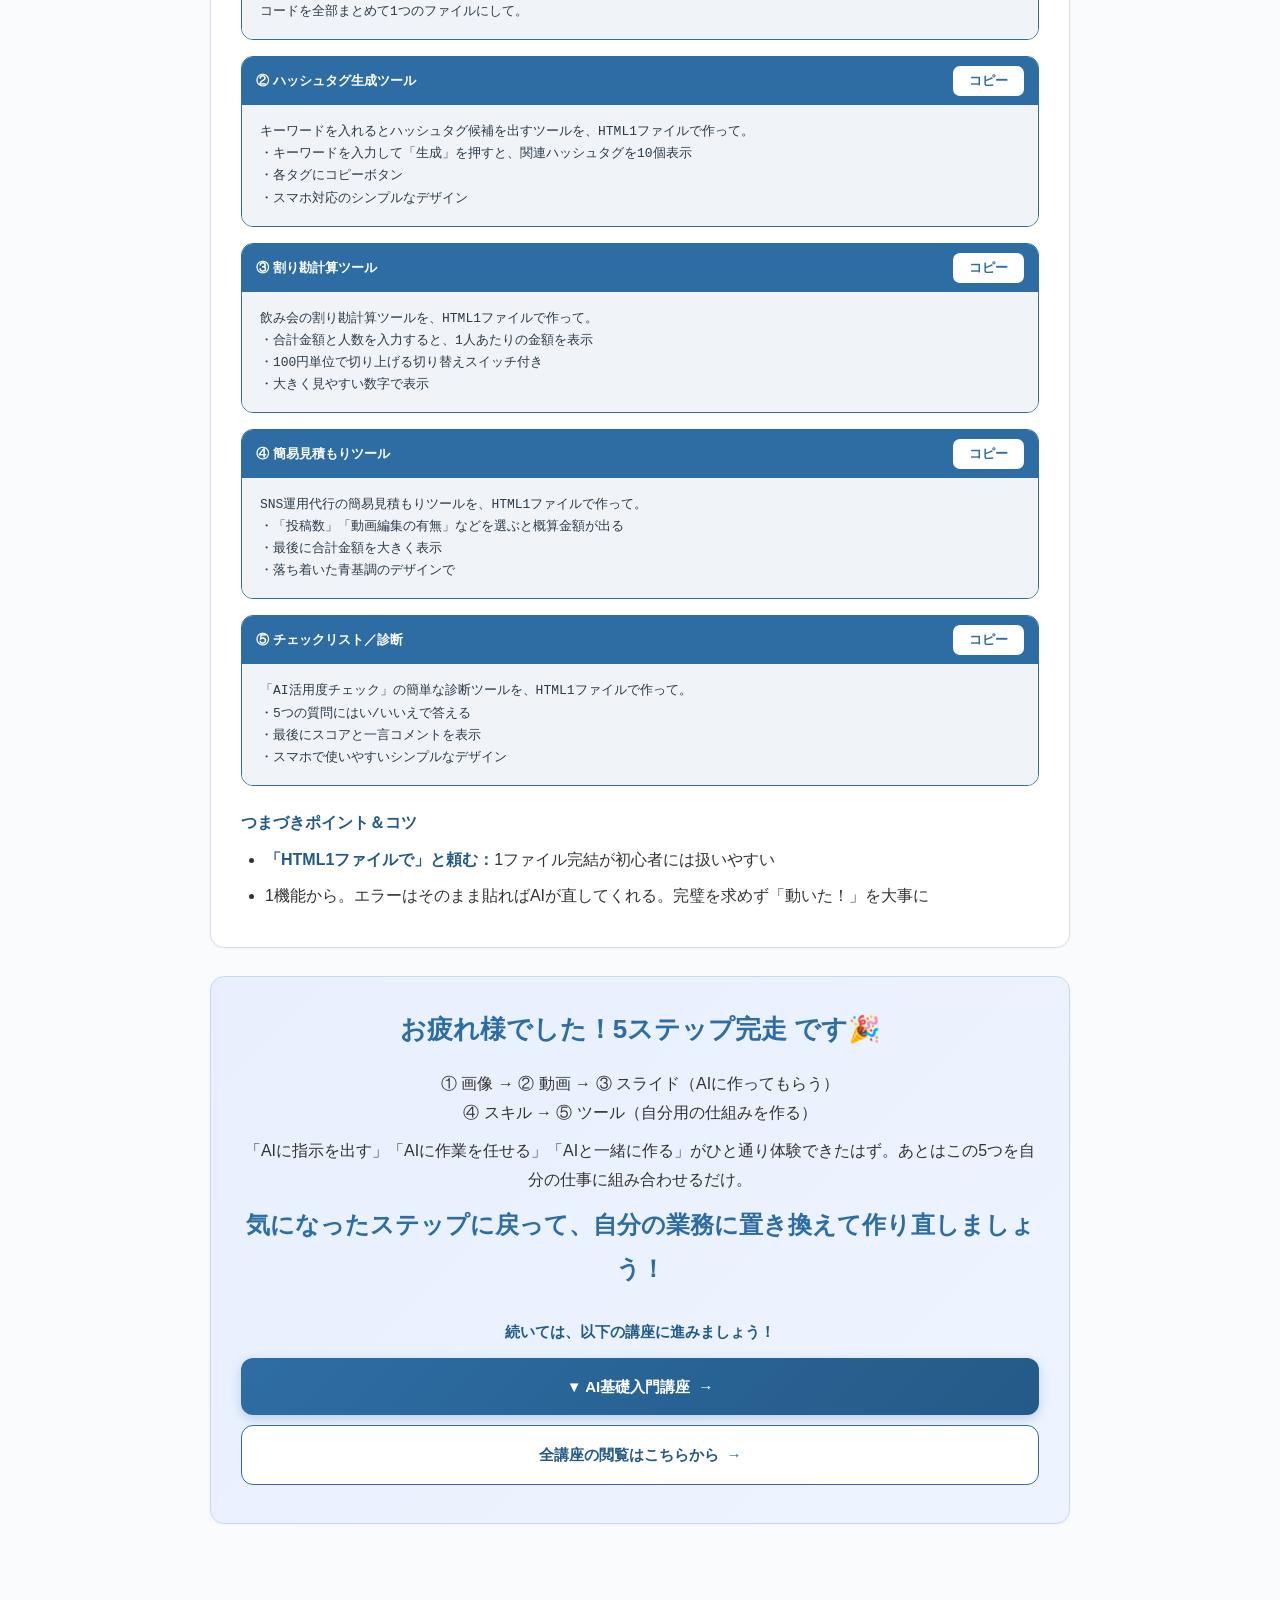
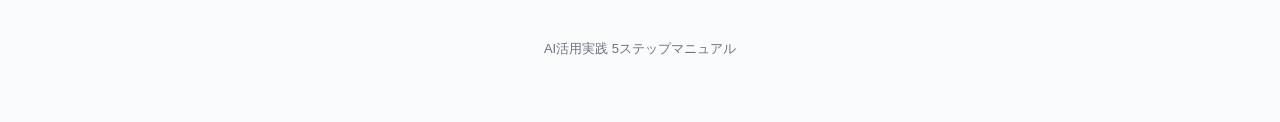
==== commit e48718a3: "Codexの無料枠の記述を最新化（期間限定・Codex Miniの表現を削除） Co-Authored-By: Claude Fable 5.1 <noreply@anthropic.com>" ====
--- a/index.html
+++ b/index.html
@@ -50,7 +50,7 @@
     <div class="callout info">
       <p><span class="strong">無料でも試せます（2026年時点）</span></p>
       <p>有料版のAIを使った方が生成物のクオリティは高いですが、まずは無料版でも十分にこの5段階を体験できます。</p>
-      <p>ChatGPT / Gemini … 無料プランでOK（画像・動画生成は回数制限あり）／ Google Flow … 無料枠あり（非課金でも1日50クレジット・Veo 2／Lite中心）／ Codex … 期間限定で無料ChatGPTプランにも開放中。軽量版「Codex Mini」が1日制限つきで試せる</p>
+      <p>ChatGPT / Gemini … 無料プランでOK（画像・動画生成は回数制限あり）／ Google Flow … 無料枠あり（非課金でも1日50クレジット・Veo 2／Lite中心）／ Codex … 無料ChatGPTプランでも使える（枠は少なめ。本格的に使うならPlus以上）</p>
     </div>
   </section>
 
@@ -250,7 +250,7 @@
     <h2>スキル作成 — 自分の作業をAIに覚えさせる</h2>
     <h3>「スキル」ってなに？</h3>
     <p>毎回ゼロから指示せず、<span class="strong">「この作業はいつもこうやる」という手順をAIに登録</span>しておくこと。一度作れば「あれやって」の一言で同じ品質の作業が返ってきます。ここからは<span class="strong">作業のやり方そのものをAIに持たせる</span>段階です。</p>
-    <div class="callout info"><p>Codexは<span class="strong">期間限定</span>で無料ChatGPTプランにも開放中。軽量版「Codex Mini」が1日制限つきで試せます（ChatGPTアカウントでサインイン。macOSのCodexアプリでも同じアカウントで使えます）。まず無料で触ってみるのに最適。</p></div>
+    <div class="callout info"><p>Codexは<span class="strong">無料ChatGPTプランでも使えます</span>（ChatGPTアカウントでサインイン。macOSのCodexアプリでも同じアカウントで使えます）。無料枠は少なめで、本格的に使うならPlus（月20ドル）以上。まず無料で触ってみるのに最適。</p></div>
 
     <div class="ai-pick">
       <div class="pick-label">🛠 このステップで使うAI</div>
@@ -319,7 +319,7 @@
     <h2>ツール作成 — ブラウザで動く小さなツールを1個作る</h2>
     <h3>最後はなぜ「ツール作成」？</h3>
     <p>ここまでの成果物・スキルに続いて、最後は<span class="strong">「人に使ってもらえるもの」</span>を作ります。今はHTMLファイル1枚で動く小さなツールなら、コードを書けなくても<span class="strong">「○○なツールを作って」と頼むだけ</span>で形になります。</p>
-    <div class="callout info"><p>Codexは<span class="strong">期間限定</span>で無料の「Codex Mini」から試せます。まず無料で1個作ってみましょう。</p></div>
+    <div class="callout info"><p>Codexは<span class="strong">無料ChatGPTプランでも試せます</span>（枠は少なめ）。まず無料で1個作ってみましょう。</p></div>
 
     <div class="ai-pick">
       <div class="pick-label">⚙️ このステップで使うAI</div>
